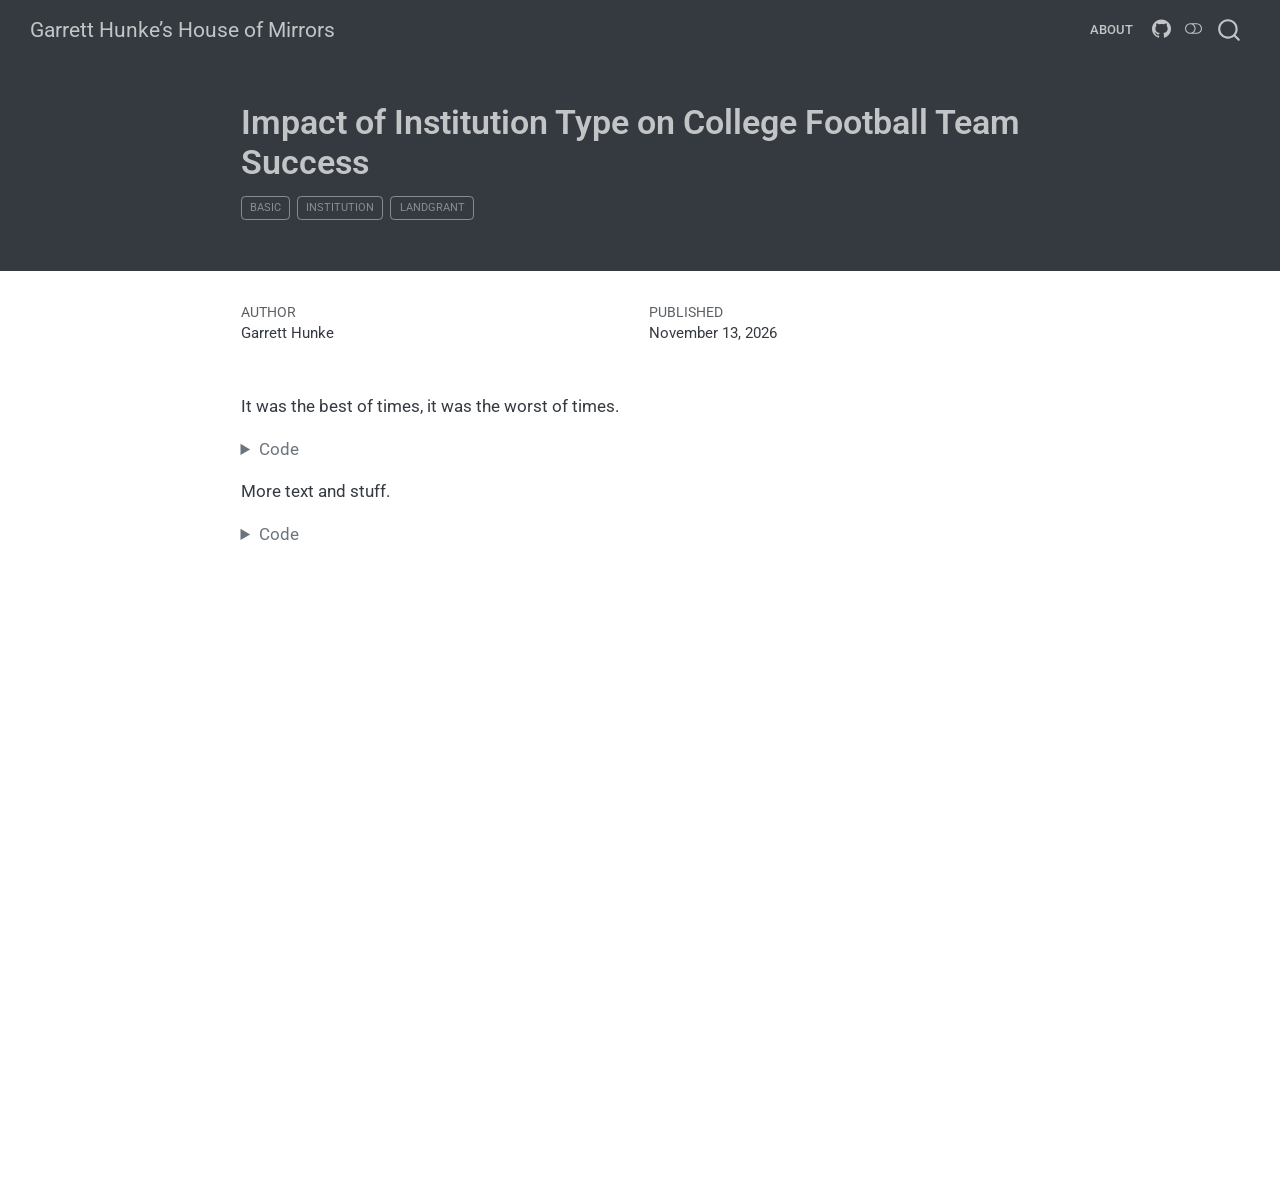
==== posts/institution-status/index.html @ 9fce2614 "initialchange Hey yeah" ====
<!DOCTYPE html>
<html xmlns="http://www.w3.org/1999/xhtml" lang="en" xml:lang="en"><head>

<meta charset="utf-8">
<meta name="generator" content="quarto-1.11.9">

<meta name="viewport" content="width=device-width, initial-scale=1.0, user-scalable=yes">

<meta name="author" content="Garrett Hunke">
<meta name="dcterms.date" content="2026-11-13">

<title>Impact of Institution Type on College Football Team Success – Garrett Hunke’s House of Mirrors</title>
<style>
/* Default styles provided by pandoc.
** See https://pandoc.org/MANUAL.html#variables-for-html for config info.
*/
span.smallcaps{font-variant: small-caps;}
div.columns{display: flex; gap: 1.5em;}
div.column{flex: auto;}
@media screen {
div.columns{gap: min(4vw, 1.5em);}
div.column{overflow-x: auto;}
}
div.hanging-indent{margin-left: 1.5em; text-indent: -1.5em;}
ul.task-list{list-style: none;}
ul.task-list li input[type="checkbox"] {
  width: 0.8em;
  margin: 0 0.8em 0.2em -1em; /* quarto-specific, see https://github.com/quarto-dev/quarto-cli/issues/4556 */ 
  vertical-align: middle;
}
/* CSS for syntax highlighting */
html { -webkit-text-size-adjust: 100%; }
pre > code.sourceCode { white-space: pre; position: relative; }
pre > code.sourceCode > span { display: inline-block; line-height: 1.25; }
pre > code.sourceCode > span:empty { height: 1.2em; }
.sourceCode { overflow: visible; }
code.sourceCode > span { color: inherit; text-decoration: inherit; }
div.sourceCode { margin: 1em 0; }
pre.sourceCode { margin: 0; }
@media screen {
div.sourceCode { overflow: auto; }
}
@media print {
pre > code.sourceCode { white-space: pre-wrap; }
pre > code.sourceCode > span { text-indent: -5em; padding-left: 5em; }
}
pre.numberSource code
  { counter-reset: source-line 0; }
pre.numberSource code > span
  { position: relative; left: -4em; counter-increment: source-line; }
pre.numberSource code > span > a:first-child::before
  { content: counter(source-line);
    position: relative; left: -1em; text-align: right; vertical-align: baseline;
    border: none; display: inline-block;
    -webkit-touch-callout: none; -webkit-user-select: none;
    -khtml-user-select: none; -moz-user-select: none;
    -ms-user-select: none; user-select: none;
    padding: 0 4px; width: 4em;
  }
pre.numberSource { margin-left: 3em;  padding-left: 4px; }
div.sourceCode
  {   }
@media screen {
pre > code.sourceCode > span > a:first-child::before { text-decoration: underline; }
}
</style>


<script src="../../site_libs/quarto-nav/quarto-nav.js"></script>
<script src="../../site_libs/quarto-nav/headroom.min.js"></script>
<script src="../../site_libs/clipboard/clipboard.min.js"></script>
<script src="../../site_libs/quarto-search/autocomplete.umd.js"></script>
<script src="../../site_libs/quarto-search/fuse.min.js"></script>
<script src="../../site_libs/quarto-search/quarto-search.js"></script>
<meta name="quarto:offset" content="../../">
<link href="../../logo.png" rel="icon" type="image/png">
<script src="../../site_libs/quarto-html/quarto.js" type="module"></script>
<script src="../../site_libs/quarto-html/tabsets/tabsets.js" type="module"></script>
<script src="../../site_libs/quarto-html/scrollable-regions/scrollable-regions.js" type="module"></script>
<script src="../../site_libs/quarto-html/popper.min.js"></script>
<script src="../../site_libs/quarto-html/tippy.umd.min.js"></script>
<script src="../../site_libs/quarto-html/anchor.min.js"></script>
<link href="../../site_libs/quarto-html/tippy.css" rel="stylesheet">
<link href="../../site_libs/quarto-html/quarto-syntax-highlighting-63b5708e65d6cd79cd7618c58d0c21e7.css" rel="stylesheet" class="quarto-color-scheme" id="quarto-text-highlighting-styles">
<link href="../../site_libs/quarto-html/quarto-syntax-highlighting-dark-447e42e69aaa9833c0ba1b986f430b20.css" rel="stylesheet" class="quarto-color-scheme quarto-color-alternate" id="quarto-text-highlighting-styles">
<link href="../../site_libs/quarto-html/quarto-syntax-highlighting-63b5708e65d6cd79cd7618c58d0c21e7.css" rel="stylesheet" class="quarto-color-scheme-extra" id="quarto-text-highlighting-styles">
<script src="../../site_libs/bootstrap/bootstrap.min.js"></script>
<link href="../../site_libs/bootstrap/bootstrap-icons.css" rel="stylesheet">
<link href="../../site_libs/bootstrap/bootstrap-c6cf7bd44d0a6fa84b146c7b709c5f1a.min.css" rel="stylesheet" append-hash="true" class="quarto-color-scheme" id="quarto-bootstrap" data-mode="light">
<link href="../../site_libs/bootstrap/bootstrap-dark-d7c62cac46b64798a8bb7062e935c625.min.css" rel="stylesheet" append-hash="true" class="quarto-color-scheme quarto-color-alternate" id="quarto-bootstrap" data-mode="dark">
<link href="../../site_libs/bootstrap/bootstrap-c6cf7bd44d0a6fa84b146c7b709c5f1a.min.css" rel="stylesheet" append-hash="true" class="quarto-color-scheme-extra" id="quarto-bootstrap" data-mode="light">
<script id="quarto-search-options" type="application/json">{
  "location": "navbar",
  "copy-button": false,
  "collapse-after": 3,
  "panel-placement": "end",
  "type": "overlay",
  "limit": 50,
  "keyboard-shortcut": [
    "f",
    "/",
    "s"
  ],
  "show-item-context": false,
  "language": {
    "search-no-results-text": "No results",
    "search-matching-documents-text": "matching documents",
    "search-copy-link-title": "Copy link to search",
    "search-hide-matches-text": "Hide additional matches",
    "search-more-match-text": "more match in this document",
    "search-more-matches-text": "more matches in this document",
    "search-clear-button-title": "Clear",
    "search-text-placeholder": "",
    "search-detached-cancel-button-title": "Cancel",
    "search-submit-button-title": "Submit",
    "search-label": "Search"
  }
}</script>


<link rel="stylesheet" href="../../styles.css">
</head>

<body class="nav-fixed fullcontent quarto-light"><a id="quarto-skip-link" class="visually-hidden-focusable" href="#quarto-document-content">Skip to main content</a><script id="quarto-html-before-body" type="application/javascript">
    const toggleBodyColorMode = (bsSheetEl) => {
      const mode = bsSheetEl.getAttribute("data-mode");
      const bodyEl = window.document.querySelector("body");
      if (mode === "dark") {
        bodyEl.classList.add("quarto-dark");
        bodyEl.classList.remove("quarto-light");
      } else {
        bodyEl.classList.add("quarto-light");
        bodyEl.classList.remove("quarto-dark");
      }
    }
    const toggleBodyColorPrimary = () => {
      const bsSheetEl = window.document.querySelector("link#quarto-bootstrap:not([rel=disabled-stylesheet])");
      if (bsSheetEl) {
        toggleBodyColorMode(bsSheetEl);
      }
    }
    const setColorSchemeToggle = (alternate) => {
      const toggles = window.document.querySelectorAll('.quarto-color-scheme-toggle');
      for (let i=0; i < toggles.length; i++) {
        const toggle = toggles[i];
        if (toggle) {
          toggle.setAttribute("aria-checked", alternate ? "true" : "false");
          if (alternate) {
            toggle.classList.add("alternate");
          } else {
            toggle.classList.remove("alternate");
          }
        }
      }
    };
    const toggleColorMode = (alternate) => {
      // Switch the stylesheets
      const primaryStylesheets = window.document.querySelectorAll('link.quarto-color-scheme:not(.quarto-color-alternate)');
      const alternateStylesheets = window.document.querySelectorAll('link.quarto-color-scheme.quarto-color-alternate');
      manageTransitions('#quarto-margin-sidebar .nav-link', false);
      if (alternate) {
        // note: dark is layered on light, we don't disable primary!
        enableStylesheet(alternateStylesheets);
        for (const sheetNode of alternateStylesheets) {
          if (sheetNode.id === "quarto-bootstrap") {
            toggleBodyColorMode(sheetNode);
          }
        }
      } else {
        disableStylesheet(alternateStylesheets);
        enableStylesheet(primaryStylesheets)
        toggleBodyColorPrimary();
      }
      manageTransitions('#quarto-margin-sidebar .nav-link', true);
      // Switch the toggles
      setColorSchemeToggle(alternate)
    }
    // Hack to workaround the fact that safari doesn't
    // properly recolor the scrollbar when toggling (#1455).
    // Not run on load: stylesheets are set before first paint there, and
    // scrolling would undo the scroll to a URL fragment (#14973).
    // The one pixel nudge keeps the reader where they were.
    const refreshSafariScrollbar = () => {
      if (navigator.userAgent.indexOf('Safari') > 0 && navigator.userAgent.indexOf('Chrome') == -1) {
        manageTransitions("body", false);
        const scrollY = window.scrollY;
        window.scrollTo(0, scrollY > 0 ? scrollY - 1 : 1);
        setTimeout(() => {
          window.scrollTo(0, scrollY);
          manageTransitions("body", true);
        }, 40);
      }
    }
    const disableStylesheet = (stylesheets) => {
      for (let i=0; i < stylesheets.length; i++) {
        const stylesheet = stylesheets[i];
        stylesheet.rel = 'disabled-stylesheet';
      }
    }
    const enableStylesheet = (stylesheets) => {
      for (let i=0; i < stylesheets.length; i++) {
        const stylesheet = stylesheets[i];
        if(stylesheet.rel !== 'stylesheet') { // for Chrome, which will still FOUC without this check
          stylesheet.rel = 'stylesheet';
        }
      }
    }
    const manageTransitions = (selector, allowTransitions) => {
      const els = window.document.querySelectorAll(selector);
      for (let i=0; i < els.length; i++) {
        const el = els[i];
        if (allowTransitions) {
          el.classList.remove('notransition');
        } else {
          el.classList.add('notransition');
        }
      }
    }
    const isFileUrl = () => {
      return window.location.protocol === 'file:';
    }
    const hasAlternateSentinel = () => {
      let styleSentinel = getColorSchemeSentinel();
      if (styleSentinel !== null) {
        return styleSentinel === "alternate";
      } else {
        return false;
      }
    }
    const setStyleSentinel = (alternate) => {
      const value = alternate ? "alternate" : "default";
      if (!isFileUrl()) {
        window.localStorage.setItem("quarto-color-scheme", value);
      } else {
        localAlternateSentinel = value;
      }
    }
    const getColorSchemeSentinel = () => {
      if (!isFileUrl()) {
        const storageValue = window.localStorage.getItem("quarto-color-scheme");
        return storageValue != null ? storageValue : localAlternateSentinel;
      } else {
        return localAlternateSentinel;
      }
    }
    const toggleGiscusIfUsed = (isAlternate, darkModeDefault) => {
      const baseTheme = document.querySelector('#giscus-base-theme')?.value ?? 'light';
      const alternateTheme = document.querySelector('#giscus-alt-theme')?.value ?? 'dark';
      let newTheme = '';
      if(authorPrefersDark) {
        newTheme = isAlternate ? baseTheme : alternateTheme;
      } else {
        newTheme = isAlternate ? alternateTheme : baseTheme;
      }
      const changeGiscusTheme = () => {
        // From: https://github.com/giscus/giscus/issues/336
        const sendMessage = (message) => {
          const iframe = document.querySelector('iframe.giscus-frame');
          if (!iframe) return;
          iframe.contentWindow.postMessage({ giscus: message }, 'https://giscus.app');
        }
        sendMessage({
          setConfig: {
            theme: newTheme
          }
        });
      }
      const isGiscussLoaded = window.document.querySelector('iframe.giscus-frame') !== null;
      if (isGiscussLoaded) {
        changeGiscusTheme();
      }
    };
    const authorPrefersDark = false;
    const darkModeDefault = authorPrefersDark;
      document.querySelector('link#quarto-text-highlighting-styles.quarto-color-scheme-extra').rel = 'disabled-stylesheet';
      document.querySelector('link#quarto-bootstrap.quarto-color-scheme-extra').rel = 'disabled-stylesheet';
    let localAlternateSentinel = darkModeDefault ? 'alternate' : 'default';
    // Dark / light mode switch
    window.quartoToggleColorScheme = () => {
      // Read the current dark / light value
      let toAlternate = !hasAlternateSentinel();
      toggleColorMode(toAlternate);
      refreshSafariScrollbar();
      setStyleSentinel(toAlternate);
      toggleGiscusIfUsed(toAlternate, darkModeDefault);
      window.dispatchEvent(new Event('resize'));
    };
    // Switch to dark mode if need be
    if (hasAlternateSentinel()) {
      toggleColorMode(true);
    } else {
      toggleColorMode(false);
    }
  </script>

<div id="quarto-search-results"></div>
  <header id="quarto-header" class="headroom fixed-top quarto-banner">
    <nav class="navbar navbar-expand-lg " data-bs-theme="dark" aria-label="Site">
      <div class="navbar-container container-fluid">
      <div class="navbar-brand-container mx-auto">
    <a class="navbar-brand" href="../../index.html">
    <span class="navbar-title">Garrett Hunke’s House of Mirrors</span>
    </a>
  </div>
          <button class="navbar-toggler" type="button" data-bs-toggle="collapse" data-bs-target="#navbarCollapse" aria-controls="navbarCollapse" aria-expanded="false" aria-label="Toggle navigation" onclick="if (window.quartoToggleHeadroom) { window.quartoToggleHeadroom(); }">
  <span class="navbar-toggler-icon"></span>
</button>
          <div class="collapse navbar-collapse" id="navbarCollapse">
            <ul class="navbar-nav navbar-nav-scroll ms-auto">
  <li class="nav-item">
    <a class="nav-link" href="../../about.html"> 
<span class="menu-text">About</span></a>
  </li>  
  <li class="nav-item compact">
    <a class="nav-link" href="https://github.com/garretthunke"> <i class="bi bi-github" role="img">
</i> 
<span class="menu-text"></span></a>
  </li>  
</ul>
          </div> <!-- /navcollapse -->
            <div class="quarto-navbar-tools">
  <button type="button" role="switch" aria-checked="false" class="quarto-color-scheme-toggle quarto-navigation-tool  px-1" onclick="window.quartoToggleColorScheme(); return false;" title="Toggle dark mode" aria-label="Toggle dark mode"><i class="bi"></i></button>
</div>
            <div id="quarto-search" class="" title="Search"></div>
      </div> <!-- /container-fluid -->
    </nav>
</header>
<!-- content -->
<header id="title-block-header" class="quarto-title-block default page-columns page-full">
  <div class="quarto-title-banner page-columns page-full">
    <div class="quarto-title column-body">
      <h1 class="title">Impact of Institution Type on College Football Team Success</h1>
                                <div class="quarto-categories">
                <div class="quarto-category">basic</div>
                <div class="quarto-category">institution</div>
                <div class="quarto-category">landgrant</div>
              </div>
                  </div>
  </div>
    
  
  <div class="quarto-title-meta">

      <div>
      <div class="quarto-title-meta-heading">Author</div>
      <div class="quarto-title-meta-contents">
               <p>Garrett Hunke </p>
            </div>
    </div>
      
      <div>
      <div class="quarto-title-meta-heading">Published</div>
      <div class="quarto-title-meta-contents">
        <p class="date">November 13, 2026</p>
      </div>
    </div>
    
      
    </div>
    
  
  </header><div id="quarto-content" class="quarto-container page-columns page-rows-contents page-layout-article page-navbar">
<!-- sidebar -->
<!-- margin-sidebar -->
    
<!-- main -->
<main class="content quarto-banner-title-block" id="quarto-document-content" tabindex="-1">






<p>It was the best of times, it was the worst of times.</p>
<div class="cell">
<details class="code-fold">
<summary>Code</summary>
<div class="code-copy-outer-scaffold"><div class="sourceCode cell-code" id="cb1"><pre class="sourceCode r code-with-copy"><code class="sourceCode r"><span id="cb1-1"><a href="#cb1-1" aria-hidden="true" tabindex="-1"></a><span class="co"># This is how you'd put code in.</span></span></code></pre></div><button title="Copy to Clipboard" class="code-copy-button"><i class="bi"></i></button></div>
</details>
</div>
<p>More text and stuff.</p>
<div class="cell">
<details class="code-fold">
<summary>Code</summary>
<div class="code-copy-outer-scaffold"><div class="sourceCode cell-code" id="cb2"><pre class="sourceCode r code-with-copy"><code class="sourceCode r"><span id="cb2-1"><a href="#cb2-1" aria-hidden="true" tabindex="-1"></a><span class="co"># morecode</span></span></code></pre></div><button title="Copy to Clipboard" class="code-copy-button"><i class="bi"></i></button></div>
</details>
</div>



</main> <!-- /main -->
<script id="quarto-html-after-body" type="application/javascript">
  window.document.addEventListener("DOMContentLoaded", function (event) {
    // Ensure there is a toggle, if there isn't float one in the top right
    if (window.document.querySelector('.quarto-color-scheme-toggle') === null) {
      const toggle = window.document.createElement('button');
      toggle.type = "button";
      toggle.setAttribute("role", "switch");
      toggle.setAttribute("aria-checked", "false");
      toggle.classList.add('top-right');
      toggle.classList.add('quarto-color-scheme-toggle');
      toggle.setAttribute("aria-label", "Toggle dark mode");
      toggle.onclick = function() { try { window.quartoToggleColorScheme(); } catch {} return false; };
      const i = window.document.createElement("i");
      i.classList.add('bi');
      toggle.appendChild(i);
      // Put the toggle in a landmark of its own, so that landmark navigation
      // can reach it.
      //
      // The container is always a fresh direct child of body, and the toggle is
      // never moved into page furniture that the theme or the author controls.
      // The toggle is positioned against the page, so any ancestor that
      // establishes a containing block captures it: a positioned element or a
      // grid for position: absolute, and transform, filter, will-change or
      // contain for position: fixed. A direct child of body has none of these
      // to inherit, and the shift when one appears is silent and visual.
      //
      // ARIA says a document should have at most one banner, and axe reports a
      // duplicate whether or not the banners carry distinct labels. So use a
      // header when the page has no banner yet, and a named region otherwise.
      //
      // A header is a banner wherever it sits, unless it is inside sectioning
      // content, so this cannot just look at the children of body: a custom
      // page layout wraps the title block header in a plain div. An explicit
      // role="banner" always counts.
      const sectioning = 'article, aside, main, nav, section, [role="article"], [role="complementary"], [role="main"], [role="navigation"], [role="region"]';
      const hasBanner = Array.from(
        window.document.querySelectorAll('header:not([role]), [role="banner"]')
      ).some(function(el) {
        return el.hasAttribute("role") || el.closest(sectioning) === null;
      });
      const container = window.document.createElement(hasBanner ? "div" : "header");
      if (hasBanner) {
        container.setAttribute("role", "region");
        container.setAttribute("aria-label", "Toggle dark mode");
      }
      container.classList.add('quarto-color-scheme-toggle-container');
      container.appendChild(toggle);
      window.document.body.appendChild(container);
    }
    setColorSchemeToggle(hasAlternateSentinel())
    const icon = "";
    const anchorJS = new window.AnchorJS();
    anchorJS.options = {
      placement: 'right',
      icon: icon
    };
    anchorJS.add('.anchored');
    const isCodeAnnotation = (el) => {
      for (const clz of el.classList) {
        if (clz.startsWith('code-annotation-')) {                     
          return true;
        }
      }
      return false;
    }
    const onCopySuccess = function(e) {
      // button target
      const button = e.trigger;
      // don't keep focus
      button.blur();
      // flash "checked"
      button.classList.add('code-copy-button-checked');
      var currentTitle = button.getAttribute("title");
      button.setAttribute("title", "Copied!");
      let tooltip;
      if (window.bootstrap) {
        button.setAttribute("data-bs-toggle", "tooltip");
        button.setAttribute("data-bs-placement", "left");
        button.setAttribute("data-bs-title", "Copied!");
        tooltip = new bootstrap.Tooltip(button, 
          { trigger: "manual", 
            customClass: "code-copy-button-tooltip",
            offset: [0, -8]});
        tooltip.show();    
      }
      setTimeout(function() {
        if (tooltip) {
          tooltip.hide();
          button.removeAttribute("data-bs-title");
          button.removeAttribute("data-bs-toggle");
          button.removeAttribute("data-bs-placement");
        }
        button.setAttribute("title", currentTitle);
        button.classList.remove('code-copy-button-checked');
      }, 1000);
      // clear code selection
      e.clearSelection();
    }
    const getTextToCopy = function(trigger) {
      const outerScaffold = trigger.parentElement.cloneNode(true);
      const codeEl = outerScaffold.querySelector('code');
      for (const childEl of codeEl.children) {
        if (isCodeAnnotation(childEl)) {
          childEl.remove();
        }
      }
      return codeEl.innerText;
    }
    const clipboard = new window.ClipboardJS('.code-copy-button:not([data-in-quarto-modal])', {
      text: getTextToCopy
    });
    clipboard.on('success', onCopySuccess);
    if (window.document.getElementById('quarto-embedded-source-code-modal')) {
      const clipboardModal = new window.ClipboardJS('.code-copy-button[data-in-quarto-modal]', {
        text: getTextToCopy,
        container: window.document.getElementById('quarto-embedded-source-code-modal')
      });
      clipboardModal.on('success', onCopySuccess);
    }
      var localhostRegex = new RegExp(/^(?:http|https):\/\/localhost\:?[0-9]*\//);
      var mailtoRegex = new RegExp(/^mailto:/);
        var filterRegex = new RegExp('/' + window.location.host + '/');
      var isInternal = (href) => {
          return filterRegex.test(href) || localhostRegex.test(href) || mailtoRegex.test(href);
      }
      // Inspect non-navigation links and adorn them if external
      window.quartoDecorateExternalLinks = function (root) {
     var links = (root || window.document).querySelectorAll('a[href]:not(.nav-link):not(.navbar-brand):not(.toc-action):not(.sidebar-link):not(.sidebar-item-toggle):not(.pagination-link):not(.no-external):not([aria-hidden]):not(.dropdown-item):not(.quarto-navigation-tool):not(.about-link)');
      for (var i=0; i<links.length; i++) {
        const link = links[i];
        if (!isInternal(link.href)) {
          // undo the damage that might have been done by quarto-nav.js in the case of
          // links that we want to consider external
          if (link.dataset.originalHref !== undefined) {
            link.href = link.dataset.originalHref;
          }
          if (!link.classList.contains('no-external-icon')) {
          }
        }
      }
      };
      window.quartoDecorateExternalLinks(window.document);
    // Esc closes the popup (WCAG 1.4.13) and focus leaving both trigger and
    // popup closes it (WCAG 2.4.11); tippy handles neither for interactive popups.
    const hideOnEscAndFocusOut = {
      name: 'hideOnEscAndFocusOut',
      defaultValue: true,
      fn(instance) {
        const dismiss = () => {
          // A show scheduled by the trigger delay would otherwise reopen it
          instance.clearDelayTimeouts();
          instance.hide();
        };
        const onKeyDown = (event) => {
          if (event.key !== 'Escape') {
            return;
          }
          // Keep Esc from also reaching page handlers (e.g. reveal.js overview),
          // except an open reveal.js slide menu, which Esc should close too.
          // The menu handles keys only when its keyboard option is on.
          const menuHandlesEsc = window.Reveal?.getPlugin?.('menu')?.isOpen() &&
            window.Reveal.getConfig().menu?.keyboard !== false;
          if (!menuHandlesEsc) {
            event.stopPropagation();
          }
          if (instance.popper.contains(window.document.activeElement)) {
            // Disabled while refocusing so the focus trigger does not reopen it
            instance.disable();
            instance.reference.focus();
            instance.enable();
          }
          dismiss();
        };
        const onFocusOut = (event) => {
          const target = event.relatedTarget;
          if (target && !instance.reference.contains(target) &&
              !instance.popper.contains(target)) {
            dismiss();
          }
        };
        // On the trigger too: a click trigger (code-annotations: select) has no
        // blur handling. Attached for the instance's lifetime so leaving the
        // trigger also cancels a show still pending on the trigger delay.
        instance.reference.addEventListener('focusout', onFocusOut);
        return {
          onShow() {
            window.document.addEventListener('keydown', onKeyDown, true);
            instance.popper.addEventListener('focusout', onFocusOut);
          },
          onHide() {
            window.document.removeEventListener('keydown', onKeyDown, true);
            instance.popper.removeEventListener('focusout', onFocusOut);
          },
          onDestroy() {
            instance.reference.removeEventListener('focusout', onFocusOut);
          },
        };
      },
    };
    function tippyHover(el, contentFn, onTriggerFn, onUntriggerFn) {
      const config = {
        allowHTML: true,
        maxWidth: 500,
        delay: 100,
        arrow: false,
        appendTo: function(el) {
            return el.parentElement;
        },
        interactive: true,
        interactiveBorder: 10,
        theme: 'quarto',
        placement: 'bottom-start',
        plugins: [hideOnEscAndFocusOut],
      };
      if (contentFn) {
        config.content = contentFn;
      }
      if (onTriggerFn) {
        config.onTrigger = onTriggerFn;
      }
      if (onUntriggerFn) {
        config.onUntrigger = onUntriggerFn;
      }
      window.tippy(el, config); 
    }
    const noterefs = window.document.querySelectorAll('a[role="doc-noteref"]');
    for (var i=0; i<noterefs.length; i++) {
      const ref = noterefs[i];
      tippyHover(ref, function() {
        // use id or data attribute instead here
        let href = ref.getAttribute('data-footnote-href') || ref.getAttribute('href');
        try { href = new URL(href).hash; } catch {}
        const id = href.replace(/^#\/?/, "");
        const note = window.document.getElementById(id);
        if (note) {
          return note.innerHTML;
        } else {
          return "";
        }
      });
    }
    const xrefs = window.document.querySelectorAll('a.quarto-xref');
    const processXRef = (id, note) => {
      // Strip column container classes
      const stripColumnClz = (el) => {
        el.classList.remove("page-full", "page-columns");
        if (el.children) {
          for (const child of el.children) {
            stripColumnClz(child);
          }
        }
      }
      stripColumnClz(note)
      if (id === null || id.startsWith('sec-')) {
        // Special case sections, only their first couple elements
        const container = document.createElement("div");
        if (note.children && note.children.length > 2) {
          container.appendChild(note.children[0].cloneNode(true));
          for (let i = 1; i < note.children.length; i++) {
            const child = note.children[i];
            if (child.tagName === "P" && child.innerText === "") {
              continue;
            } else {
              container.appendChild(child.cloneNode(true));
              break;
            }
          }
          if (window.Quarto?.typesetMath) {
            window.Quarto.typesetMath(container);
          }
          return container.innerHTML
        } else {
          if (window.Quarto?.typesetMath) {
            window.Quarto.typesetMath(note);
          }
          return note.innerHTML;
        }
      } else {
        // Remove any anchor links if they are present
        const anchorLink = note.querySelector('a.anchorjs-link');
        if (anchorLink) {
          anchorLink.remove();
        }
        if (window.Quarto?.typesetMath) {
          window.Quarto.typesetMath(note);
        }
        if (note.classList.contains("callout")) {
          return note.outerHTML;
        } else {
          return note.innerHTML;
        }
      }
    }
    for (var i=0; i<xrefs.length; i++) {
      const xref = xrefs[i];
      tippyHover(xref, undefined, function(instance) {
        instance.disable();
        let url = xref.getAttribute('href');
        let hash = undefined; 
        if (url.startsWith('#')) {
          hash = url;
        } else {
          try { hash = new URL(url).hash; } catch {}
        }
        if (hash) {
          const id = hash.replace(/^#\/?/, "");
          const note = window.document.getElementById(id);
          if (note !== null) {
            try {
              const html = processXRef(id, note.cloneNode(true));
              instance.setContent(html);
            } finally {
              instance.enable();
              instance.show();
            }
          } else {
            // See if we can fetch this
            fetch(url.split('#')[0])
            .then(res => res.text())
            .then(html => {
              const parser = new DOMParser();
              const htmlDoc = parser.parseFromString(html, "text/html");
              const note = htmlDoc.getElementById(id);
              if (note !== null) {
                const html = processXRef(id, note);
                instance.setContent(html);
              } 
            }).finally(() => {
              instance.enable();
              instance.show();
            });
          }
        } else {
          // See if we can fetch a full url (with no hash to target)
          // This is a special case and we should probably do some content thinning / targeting
          fetch(url)
          .then(res => res.text())
          .then(html => {
            const parser = new DOMParser();
            const htmlDoc = parser.parseFromString(html, "text/html");
            const note = htmlDoc.querySelector('main.content');
            if (note !== null) {
              // This should only happen for chapter cross references
              // (since there is no id in the URL)
              // remove the first header
              if (note.children.length > 0 && note.children[0].tagName === "HEADER") {
                note.children[0].remove();
              }
              const html = processXRef(null, note);
              instance.setContent(html);
            } 
          }).finally(() => {
            instance.enable();
            instance.show();
          });
        }
      }, function(instance) {
      });
    }
        let selectedAnnoteEl;
        const selectorForAnnotation = ( cell, annotation) => {
          let cellAttr = 'data-code-cell="' + cell + '"';
          let lineAttr = 'data-code-annotation="' +  annotation + '"';
          const selector = 'span[' + cellAttr + '][' + lineAttr + ']';
          return selector;
        }
        const selectCodeLines = (annoteEl) => {
          const doc = window.document;
          const targetCell = annoteEl.getAttribute("data-target-cell");
          const targetAnnotation = annoteEl.getAttribute("data-target-annotation");
          const annoteSpan = window.document.querySelector(selectorForAnnotation(targetCell, targetAnnotation));
          const lines = annoteSpan.getAttribute("data-code-lines").split(",");
          const lineIds = lines.map((line) => {
            return targetCell + "-" + line;
          })
          // Each band is positioned against its own containing block, which is
          // not the offsetParent of the lines, so place it from client rects.
          const placeBand = (band, firstEl, lastEl, codeBlock) => {
            const container = band.offsetParent;
            if (container === null) {
              return;
            }
            const containerRect = container.getBoundingClientRect();
            // Reveal.js scales slides with a transform, so convert client
            // pixels back to the CSS pixels of the container.
            const scale = containerRect.height / container.offsetHeight || 1;
            const firstRect = firstEl.getBoundingClientRect();
            const lastRect = lastEl.getBoundingClientRect();
            const top = (firstRect.top - containerRect.top) / scale - container.clientTop + container.scrollTop;
            const height = (lastRect.bottom - firstRect.top) / scale;
            band.style.top = top - 2 + "px";
            band.style.height = height + 4 + "px";
            if (codeBlock) {
              // Without the copy button wrapper, the containing block is wider
              // than the code block, so span the code block explicitly.
              const blockRect = codeBlock.getBoundingClientRect();
              band.style.left = (blockRect.left - containerRect.left) / scale - container.clientLeft + container.scrollLeft + "px";
              band.style.width = blockRect.width / scale + "px";
            }
          };
          if (lineIds.length > 0) {
            const el = window.document.getElementById(lineIds[0]);
            const lastEl = window.document.getElementById(lineIds[lineIds.length - 1]);
            const parent = el.parentElement.parentElement;
            // cook up a div (if necessary) and position it
            let div = window.document.getElementById("code-annotation-line-highlight");
            if (div === null) {
              div = window.document.createElement("div");
              div.setAttribute("id", "code-annotation-line-highlight");
              div.style.position = 'absolute';
              parent.appendChild(div);
            }
            placeBand(div, el, lastEl, parent.closest("div.sourceCode") || parent);
            let gutterDiv = window.document.getElementById("code-annotation-line-highlight-gutter");
            if (gutterDiv === null) {
              gutterDiv = window.document.createElement("div");
              gutterDiv.setAttribute("id", "code-annotation-line-highlight-gutter");
              gutterDiv.style.position = 'absolute';
              const codeCell = window.document.getElementById(targetCell);
              const gutter = codeCell.querySelector('.code-annotation-gutter');
              gutter.appendChild(gutterDiv);
            }
            placeBand(gutterDiv, el, lastEl);
            selectedAnnoteEl = annoteEl;
          }
        };
        const unselectCodeLines = () => {
          const elementsIds = ["code-annotation-line-highlight", "code-annotation-line-highlight-gutter"];
          elementsIds.forEach((elId) => {
            const div = window.document.getElementById(elId);
            if (div) {
              div.remove();
            }
          });
          selectedAnnoteEl = undefined;
        };
          // Handle positioning of the toggle
      window.addEventListener(
        "resize",
        throttle(() => {
          elRect = undefined;
          if (selectedAnnoteEl) {
            selectCodeLines(selectedAnnoteEl);
          }
        }, 10)
      );
      function throttle(fn, ms) {
      let throttle = false;
      let timer;
        return (...args) => {
          if(!throttle) { // first call gets through
              fn.apply(this, args);
              throttle = true;
          } else { // all the others get throttled
              if(timer) clearTimeout(timer); // cancel #2
              timer = setTimeout(() => {
                fn.apply(this, args);
                timer = throttle = false;
              }, ms);
          }
        };
      }
        // Attach click handler to the DT
        const annoteDls = window.document.querySelectorAll('dt[data-target-cell]');
        for (const annoteDlNode of annoteDls) {
          annoteDlNode.addEventListener('click', (event) => {
            const clickedEl = event.target;
            if (clickedEl !== selectedAnnoteEl) {
              unselectCodeLines();
              const activeEl = window.document.querySelector('dt[data-target-cell].code-annotation-active');
              if (activeEl) {
                activeEl.classList.remove('code-annotation-active');
              }
              selectCodeLines(clickedEl);
              clickedEl.classList.add('code-annotation-active');
            } else {
              // Unselect the line
              unselectCodeLines();
              clickedEl.classList.remove('code-annotation-active');
            }
          });
        }
    const findCites = (el) => {
      const parentEl = el.parentElement;
      if (parentEl) {
        const cites = parentEl.dataset.cites;
        if (cites) {
          return {
            el,
            cites: cites.split(' ')
          };
        } else {
          return findCites(el.parentElement)
        }
      } else {
        return undefined;
      }
    };
    var bibliorefs = window.document.querySelectorAll('a[role="doc-biblioref"]');
    for (var i=0; i<bibliorefs.length; i++) {
      const ref = bibliorefs[i];
      const citeInfo = findCites(ref);
      if (citeInfo) {
        tippyHover(citeInfo.el, function() {
          var popup = window.document.createElement('div');
          citeInfo.cites.forEach(function(cite) {
            var citeDiv = window.document.createElement('div');
            citeDiv.classList.add('hanging-indent');
            citeDiv.classList.add('csl-entry');
            var biblioDiv = window.document.getElementById('ref-' + cite);
            if (biblioDiv) {
              citeDiv.innerHTML = biblioDiv.innerHTML;
            }
            popup.appendChild(citeDiv);
          });
          return popup.innerHTML;
        });
      }
    }
  });
  </script>
  <script type="application/javascript">
  window.quartoScrollableRegionsLabels = {"code":"Scrollable code","output":"Scrollable output"};
  </script>
</div> <!-- /content -->




</body></html>
---- site_libs/quarto-html/tippy.css ----
.tippy-box[data-animation=fade][data-state=hidden]{opacity:0}[data-tippy-root]{max-width:calc(100vw - 10px)}.tippy-box{position:relative;background-color:#333;color:#fff;border-radius:4px;font-size:14px;line-height:1.4;white-space:normal;outline:0;transition-property:transform,visibility,opacity}.tippy-box[data-placement^=top]>.tippy-arrow{bottom:0}.tippy-box[data-placement^=top]>.tippy-arrow:before{bottom:-7px;left:0;border-width:8px 8px 0;border-top-color:initial;transform-origin:center top}.tippy-box[data-placement^=bottom]>.tippy-arrow{top:0}.tippy-box[data-placement^=bottom]>.tippy-arrow:before{top:-7px;left:0;border-width:0 8px 8px;border-bottom-color:initial;transform-origin:center bottom}.tippy-box[data-placement^=left]>.tippy-arrow{right:0}.tippy-box[data-placement^=left]>.tippy-arrow:before{border-width:8px 0 8px 8px;border-left-color:initial;right:-7px;transform-origin:center left}.tippy-box[data-placement^=right]>.tippy-arrow{left:0}.tippy-box[data-placement^=right]>.tippy-arrow:before{left:-7px;border-width:8px 8px 8px 0;border-right-color:initial;transform-origin:center right}.tippy-box[data-inertia][data-state=visible]{transition-timing-function:cubic-bezier(.54,1.5,.38,1.11)}.tippy-arrow{width:16px;height:16px;color:#333}.tippy-arrow:before{content:"";position:absolute;border-color:transparent;border-style:solid}.tippy-content{position:relative;padding:5px 9px;z-index:1}
---- site_libs/quarto-html/quarto-syntax-highlighting-63b5708e65d6cd79cd7618c58d0c21e7.css ----
/* quarto syntax highlight colors */
:root {
  --quarto-hl-ot-color: #003B4F;
  --quarto-hl-at-color: #657422;
  --quarto-hl-ss-color: #20794D;
  --quarto-hl-an-color: #5E5E5E;
  --quarto-hl-fu-color: #4758AB;
  --quarto-hl-st-color: #20794D;
  --quarto-hl-cf-color: #003B4F;
  --quarto-hl-op-color: #5E5E5E;
  --quarto-hl-er-color: #AD0000;
  --quarto-hl-bn-color: #AD0000;
  --quarto-hl-al-color: #AD0000;
  --quarto-hl-va-color: #111111;
  --quarto-hl-bu-color: inherit;
  --quarto-hl-ex-color: inherit;
  --quarto-hl-pp-color: #AD0000;
  --quarto-hl-in-color: #5E5E5E;
  --quarto-hl-vs-color: #20794D;
  --quarto-hl-wa-color: #5E5E5E;
  --quarto-hl-do-color: #5E5E5E;
  --quarto-hl-im-color: #00769E;
  --quarto-hl-ch-color: #20794D;
  --quarto-hl-dt-color: #AD0000;
  --quarto-hl-fl-color: #AD0000;
  --quarto-hl-co-color: #5E5E5E;
  --quarto-hl-cv-color: #5E5E5E;
  --quarto-hl-cn-color: #8f5902;
  --quarto-hl-sc-color: #5E5E5E;
  --quarto-hl-dv-color: #AD0000;
  --quarto-hl-kw-color: #003B4F;
}

/* other quarto variables */
:root {
  --quarto-font-monospace: SFMono-Regular, Menlo, Monaco, Consolas, "Liberation Mono", "Courier New", monospace;
}

/* syntax highlight based on Pandoc's rules */
pre > code.sourceCode > span {
  color: #003B4F;
}

code.sourceCode > span {
  color: #003B4F;
}

div.sourceCode,
div.sourceCode pre.sourceCode {
  color: #003B4F;
}

/* Normal */
code span {
  color: #003B4F;
}

/* Alert */
code span.al {
  color: #AD0000;
  font-style: inherit;
}

/* Annotation */
code span.an {
  color: #5E5E5E;
  font-style: inherit;
}

/* Attribute */
code span.at {
  color: #657422;
  font-style: inherit;
}

/* BaseN */
code span.bn {
  color: #AD0000;
  font-style: inherit;
}

/* BuiltIn */
code span.bu {
  font-style: inherit;
}

/* ControlFlow */
code span.cf {
  color: #003B4F;
  font-weight: bold;
  font-style: inherit;
}

/* Char */
code span.ch {
  color: #20794D;
  font-style: inherit;
}

/* Constant */
code span.cn {
  color: #8f5902;
  font-style: inherit;
}

/* Comment */
code span.co {
  color: #5E5E5E;
  font-style: inherit;
}

/* CommentVar */
code span.cv {
  color: #5E5E5E;
  font-style: italic;
}

/* Documentation */
code span.do {
  color: #5E5E5E;
  font-style: italic;
}

/* DataType */
code span.dt {
  color: #AD0000;
  font-style: inherit;
}

/* DecVal */
code span.dv {
  color: #AD0000;
  font-style: inherit;
}

/* Error */
code span.er {
  color: #AD0000;
  font-style: inherit;
}

/* Extension */
code span.ex {
  font-style: inherit;
}

/* Float */
code span.fl {
  color: #AD0000;
  font-style: inherit;
}

/* Function */
code span.fu {
  color: #4758AB;
  font-style: inherit;
}

/* Import */
code span.im {
  color: #00769E;
  font-style: inherit;
}

/* Information */
code span.in {
  color: #5E5E5E;
  font-style: inherit;
}

/* Keyword */
code span.kw {
  color: #003B4F;
  font-weight: bold;
  font-style: inherit;
}

/* Operator */
code span.op {
  color: #5E5E5E;
  font-style: inherit;
}

/* Other */
code span.ot {
  color: #003B4F;
  font-style: inherit;
}

/* Preprocessor */
code span.pp {
  color: #AD0000;
  font-style: inherit;
}

/* SpecialChar */
code span.sc {
  color: #5E5E5E;
  font-style: inherit;
}

/* SpecialString */
code span.ss {
  color: #20794D;
  font-style: inherit;
}

/* String */
code span.st {
  color: #20794D;
  font-style: inherit;
}

/* Variable */
code span.va {
  color: #111111;
  font-style: inherit;
}

/* VerbatimString */
code span.vs {
  color: #20794D;
  font-style: inherit;
}

/* Warning */
code span.wa {
  color: #5E5E5E;
  font-style: italic;
}

.prevent-inlining {
  content: "</";
}

/*# sourceMappingURL=054cc16b9e9817627be6994582d2ffb5.css.map */
---- site_libs/quarto-html/quarto-syntax-highlighting-dark-447e42e69aaa9833c0ba1b986f430b20.css ----
/* quarto syntax highlight colors */
:root {
  --quarto-hl-al-color: #f07178;
  --quarto-hl-an-color: #d4d0ab;
  --quarto-hl-at-color: #00e0e0;
  --quarto-hl-bn-color: #d4d0ab;
  --quarto-hl-bu-color: #abe338;
  --quarto-hl-ch-color: #abe338;
  --quarto-hl-co-color: #f8f8f2;
  --quarto-hl-cv-color: #ffd700;
  --quarto-hl-cn-color: #ffd700;
  --quarto-hl-cf-color: #ffa07a;
  --quarto-hl-dt-color: #ffa07a;
  --quarto-hl-dv-color: #d4d0ab;
  --quarto-hl-do-color: #f8f8f2;
  --quarto-hl-er-color: #f07178;
  --quarto-hl-ex-color: #00e0e0;
  --quarto-hl-fl-color: #d4d0ab;
  --quarto-hl-fu-color: #ffa07a;
  --quarto-hl-im-color: #abe338;
  --quarto-hl-in-color: #d4d0ab;
  --quarto-hl-kw-color: #ffa07a;
  --quarto-hl-op-color: #ffa07a;
  --quarto-hl-ot-color: #00e0e0;
  --quarto-hl-pp-color: #dcc6e0;
  --quarto-hl-re-color: #00e0e0;
  --quarto-hl-sc-color: #abe338;
  --quarto-hl-ss-color: #abe338;
  --quarto-hl-st-color: #abe338;
  --quarto-hl-va-color: #00e0e0;
  --quarto-hl-vs-color: #abe338;
  --quarto-hl-wa-color: #dcc6e0;
}

/* other quarto variables */
:root {
  --quarto-font-monospace: SFMono-Regular, Menlo, Monaco, Consolas, "Liberation Mono", "Courier New", monospace;
}

/* syntax highlight based on Pandoc's rules */
pre > code.sourceCode > span {
  color: #f8f8f2;
}

code.sourceCode > span {
  color: #f8f8f2;
}

div.sourceCode,
div.sourceCode pre.sourceCode {
  color: #f8f8f2;
}

/* Normal */
code span {
  color: #f8f8f2;
}

/* Alert */
code span.al {
  color: #f07178;
}

/* Annotation */
code span.an {
  color: #d4d0ab;
}

/* Attribute */
code span.at {
  color: #00e0e0;
}

/* BaseN */
code span.bn {
  color: #d4d0ab;
}

/* BuiltIn */
code span.bu {
  color: #abe338;
}

/* ControlFlow */
code span.cf {
  font-weight: bold;
  color: #ffa07a;
}

/* Char */
code span.ch {
  color: #abe338;
}

/* Constant */
code span.cn {
  color: #ffd700;
}

/* Comment */
code span.co {
  font-style: italic;
  color: #f8f8f2;
}

/* CommentVar */
code span.cv {
  color: #ffd700;
}

/* Documentation */
code span.do {
  color: #f8f8f2;
}

/* DataType */
code span.dt {
  color: #ffa07a;
}

/* DecVal */
code span.dv {
  color: #d4d0ab;
}

/* Error */
code span.er {
  color: #f07178;
  text-decoration: underline;
}

/* Extension */
code span.ex {
  font-weight: bold;
  color: #00e0e0;
}

/* Float */
code span.fl {
  color: #d4d0ab;
}

/* Function */
code span.fu {
  color: #ffa07a;
}

/* Import */
code span.im {
  color: #abe338;
}

/* Information */
code span.in {
  color: #d4d0ab;
}

/* Keyword */
code span.kw {
  font-weight: bold;
  color: #ffa07a;
}

/* Operator */
code span.op {
  color: #ffa07a;
}

/* Other */
code span.ot {
  color: #00e0e0;
}

/* Preprocessor */
code span.pp {
  color: #dcc6e0;
}

/* RegionMarker */
code span.re {
  background-color: #f8f8f2;
  color: #00e0e0;
}

/* SpecialChar */
code span.sc {
  color: #abe338;
}

/* SpecialString */
code span.ss {
  color: #abe338;
}

/* String */
code span.st {
  color: #abe338;
}

/* Variable */
code span.va {
  color: #00e0e0;
}

/* VerbatimString */
code span.vs {
  color: #abe338;
}

/* Warning */
code span.wa {
  color: #dcc6e0;
}

.prevent-inlining {
  content: "</";
}

/*# sourceMappingURL=be8e1111c2b710f7c3a4926ffa2967aa.css.map */
---- site_libs/quarto-html/quarto-syntax-highlighting-63b5708e65d6cd79cd7618c58d0c21e7.css ----
/* quarto syntax highlight colors */
:root {
  --quarto-hl-ot-color: #003B4F;
  --quarto-hl-at-color: #657422;
  --quarto-hl-ss-color: #20794D;
  --quarto-hl-an-color: #5E5E5E;
  --quarto-hl-fu-color: #4758AB;
  --quarto-hl-st-color: #20794D;
  --quarto-hl-cf-color: #003B4F;
  --quarto-hl-op-color: #5E5E5E;
  --quarto-hl-er-color: #AD0000;
  --quarto-hl-bn-color: #AD0000;
  --quarto-hl-al-color: #AD0000;
  --quarto-hl-va-color: #111111;
  --quarto-hl-bu-color: inherit;
  --quarto-hl-ex-color: inherit;
  --quarto-hl-pp-color: #AD0000;
  --quarto-hl-in-color: #5E5E5E;
  --quarto-hl-vs-color: #20794D;
  --quarto-hl-wa-color: #5E5E5E;
  --quarto-hl-do-color: #5E5E5E;
  --quarto-hl-im-color: #00769E;
  --quarto-hl-ch-color: #20794D;
  --quarto-hl-dt-color: #AD0000;
  --quarto-hl-fl-color: #AD0000;
  --quarto-hl-co-color: #5E5E5E;
  --quarto-hl-cv-color: #5E5E5E;
  --quarto-hl-cn-color: #8f5902;
  --quarto-hl-sc-color: #5E5E5E;
  --quarto-hl-dv-color: #AD0000;
  --quarto-hl-kw-color: #003B4F;
}

/* other quarto variables */
:root {
  --quarto-font-monospace: SFMono-Regular, Menlo, Monaco, Consolas, "Liberation Mono", "Courier New", monospace;
}

/* syntax highlight based on Pandoc's rules */
pre > code.sourceCode > span {
  color: #003B4F;
}

code.sourceCode > span {
  color: #003B4F;
}

div.sourceCode,
div.sourceCode pre.sourceCode {
  color: #003B4F;
}

/* Normal */
code span {
  color: #003B4F;
}

/* Alert */
code span.al {
  color: #AD0000;
  font-style: inherit;
}

/* Annotation */
code span.an {
  color: #5E5E5E;
  font-style: inherit;
}

/* Attribute */
code span.at {
  color: #657422;
  font-style: inherit;
}

/* BaseN */
code span.bn {
  color: #AD0000;
  font-style: inherit;
}

/* BuiltIn */
code span.bu {
  font-style: inherit;
}

/* ControlFlow */
code span.cf {
  color: #003B4F;
  font-weight: bold;
  font-style: inherit;
}

/* Char */
code span.ch {
  color: #20794D;
  font-style: inherit;
}

/* Constant */
code span.cn {
  color: #8f5902;
  font-style: inherit;
}

/* Comment */
code span.co {
  color: #5E5E5E;
  font-style: inherit;
}

/* CommentVar */
code span.cv {
  color: #5E5E5E;
  font-style: italic;
}

/* Documentation */
code span.do {
  color: #5E5E5E;
  font-style: italic;
}

/* DataType */
code span.dt {
  color: #AD0000;
  font-style: inherit;
}

/* DecVal */
code span.dv {
  color: #AD0000;
  font-style: inherit;
}

/* Error */
code span.er {
  color: #AD0000;
  font-style: inherit;
}

/* Extension */
code span.ex {
  font-style: inherit;
}

/* Float */
code span.fl {
  color: #AD0000;
  font-style: inherit;
}

/* Function */
code span.fu {
  color: #4758AB;
  font-style: inherit;
}

/* Import */
code span.im {
  color: #00769E;
  font-style: inherit;
}

/* Information */
code span.in {
  color: #5E5E5E;
  font-style: inherit;
}

/* Keyword */
code span.kw {
  color: #003B4F;
  font-weight: bold;
  font-style: inherit;
}

/* Operator */
code span.op {
  color: #5E5E5E;
  font-style: inherit;
}

/* Other */
code span.ot {
  color: #003B4F;
  font-style: inherit;
}

/* Preprocessor */
code span.pp {
  color: #AD0000;
  font-style: inherit;
}

/* SpecialChar */
code span.sc {
  color: #5E5E5E;
  font-style: inherit;
}

/* SpecialString */
code span.ss {
  color: #20794D;
  font-style: inherit;
}

/* String */
code span.st {
  color: #20794D;
  font-style: inherit;
}

/* Variable */
code span.va {
  color: #111111;
  font-style: inherit;
}

/* VerbatimString */
code span.vs {
  color: #20794D;
  font-style: inherit;
}

/* Warning */
code span.wa {
  color: #5E5E5E;
  font-style: italic;
}

.prevent-inlining {
  content: "</";
}

/*# sourceMappingURL=054cc16b9e9817627be6994582d2ffb5.css.map */
---- styles.css ----
/* css styles */
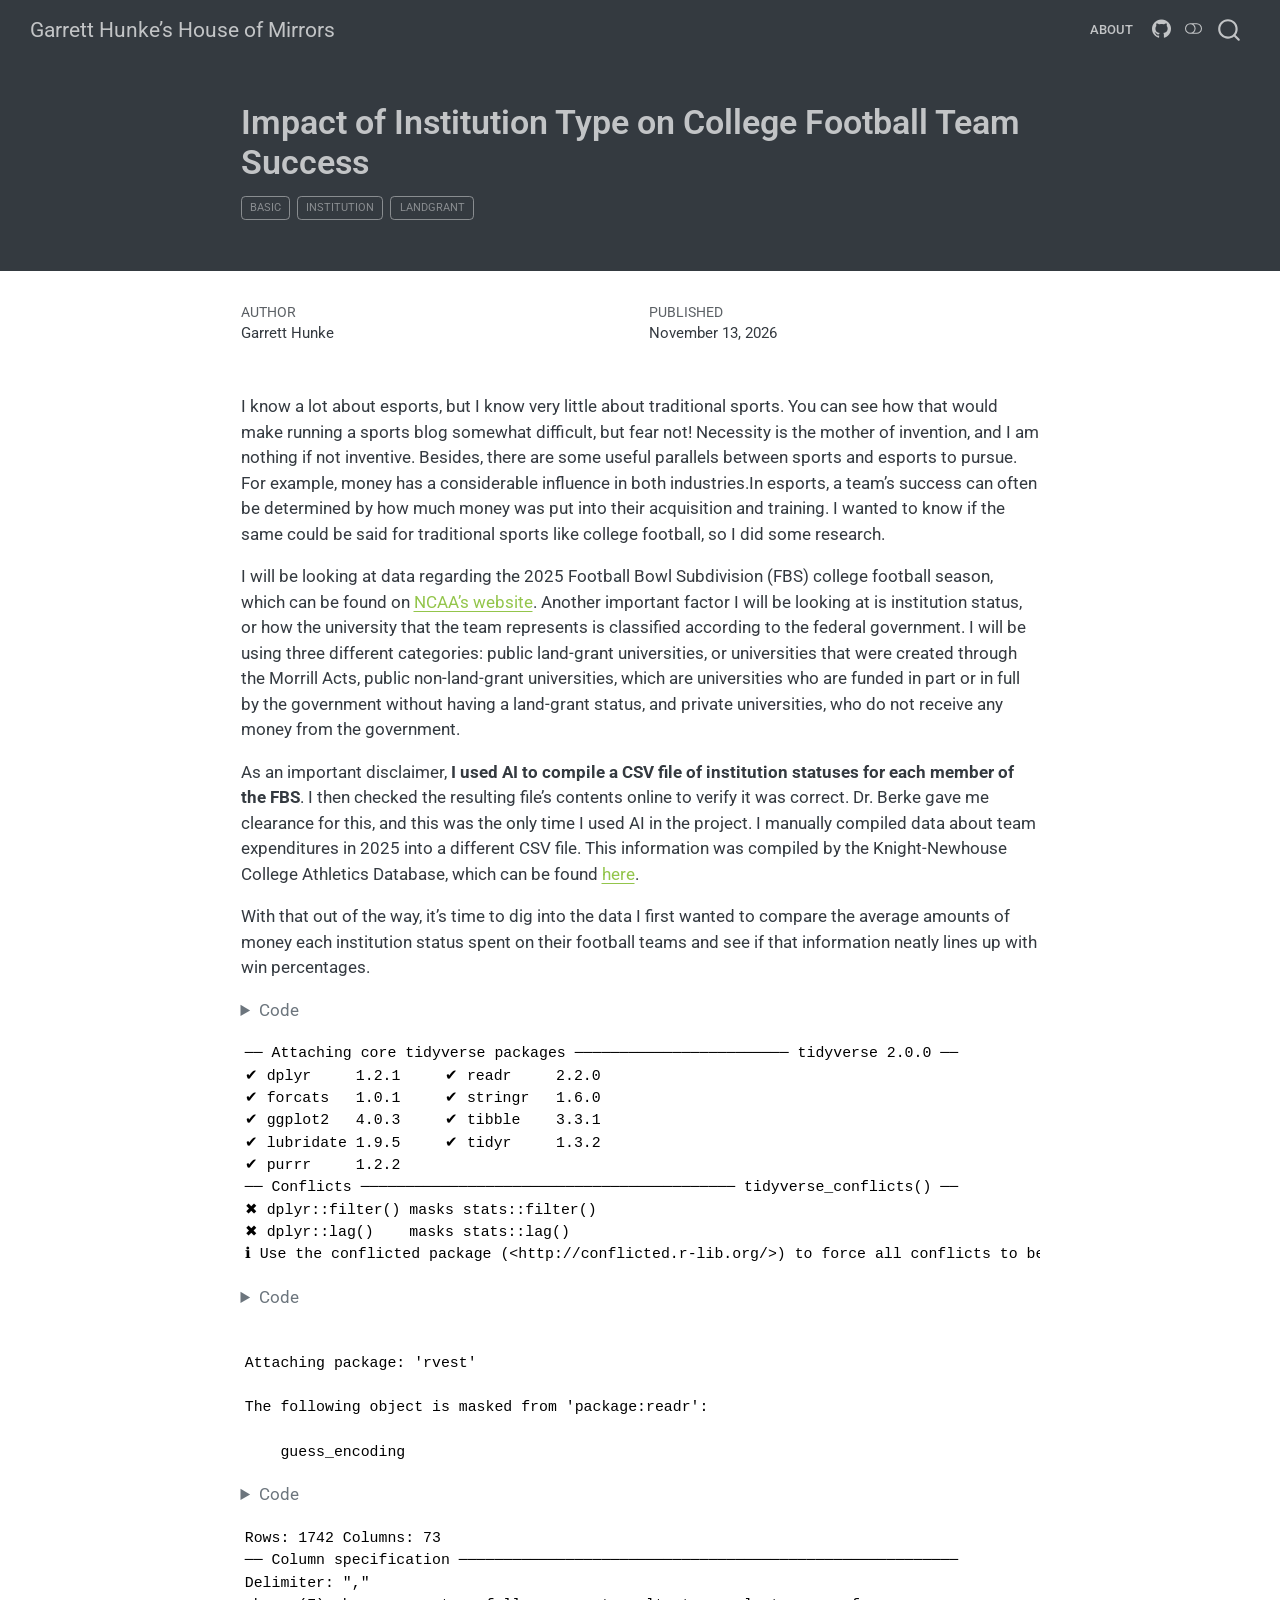
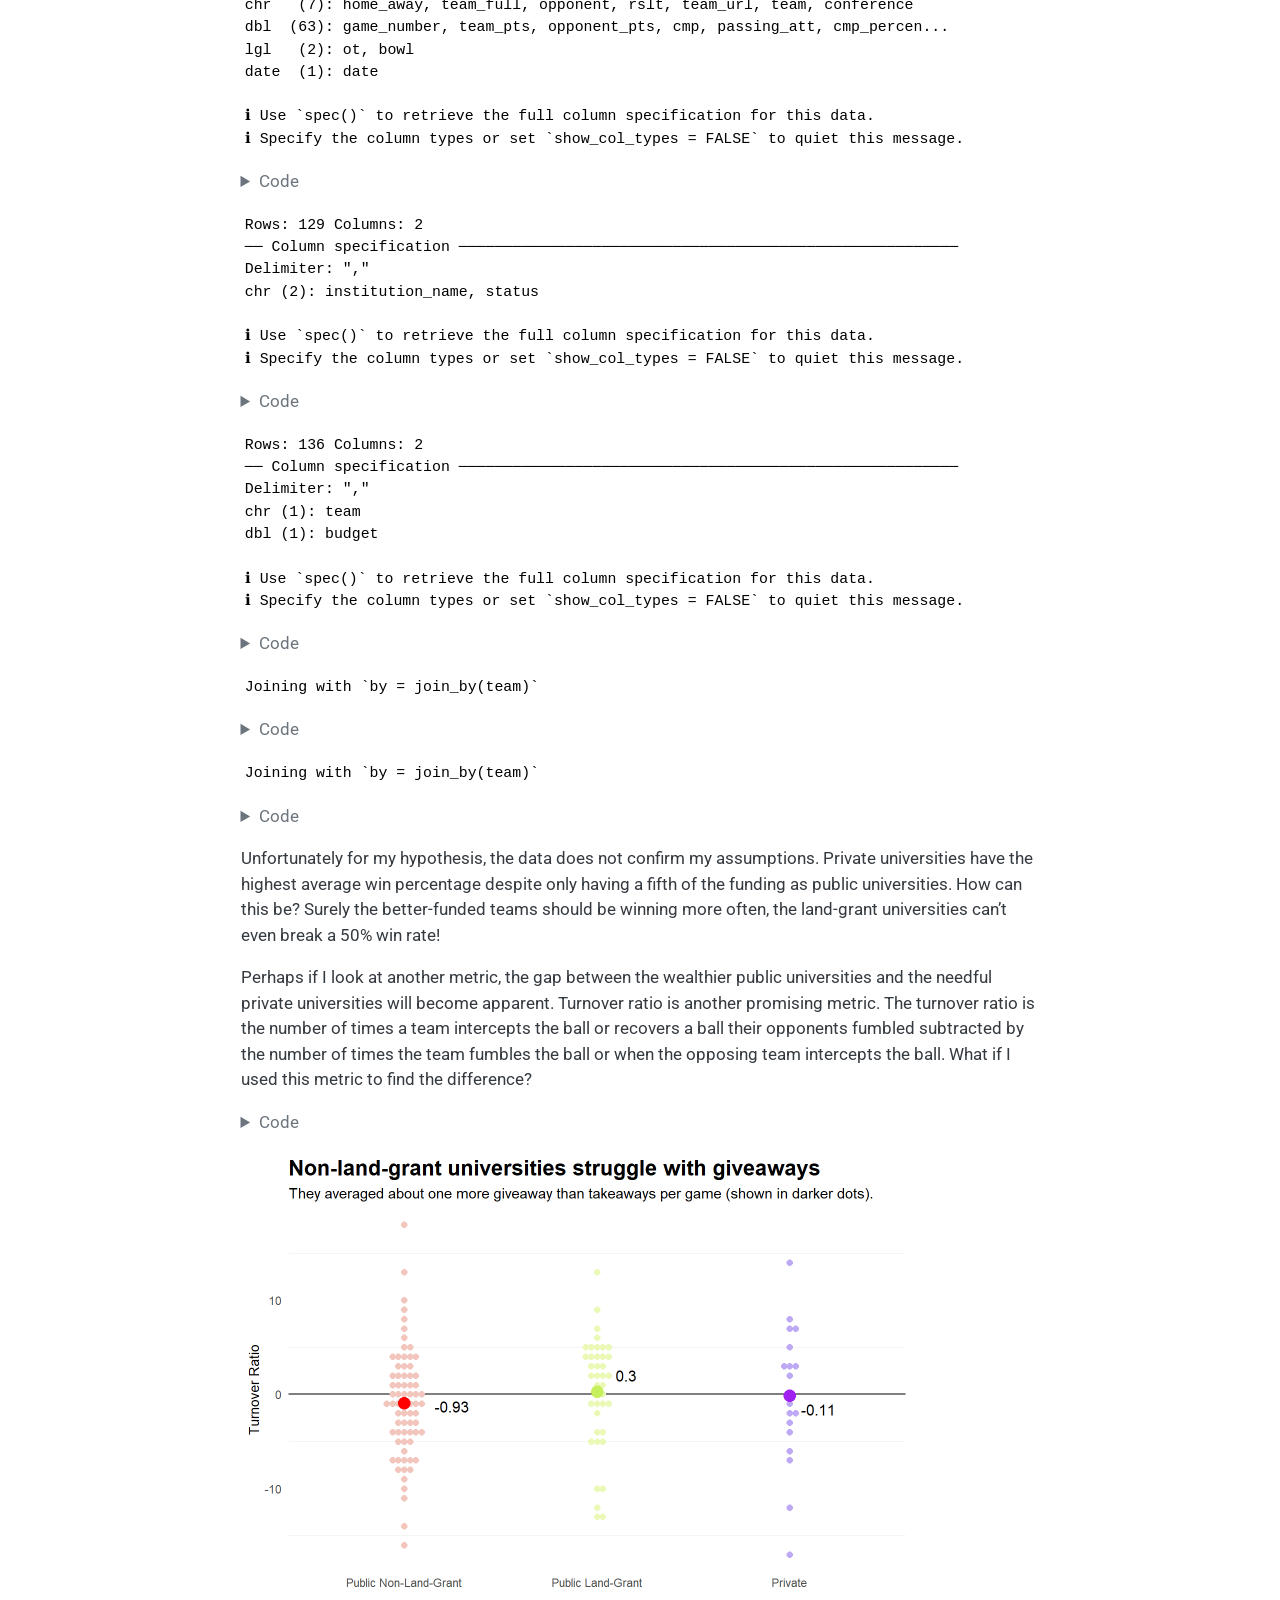
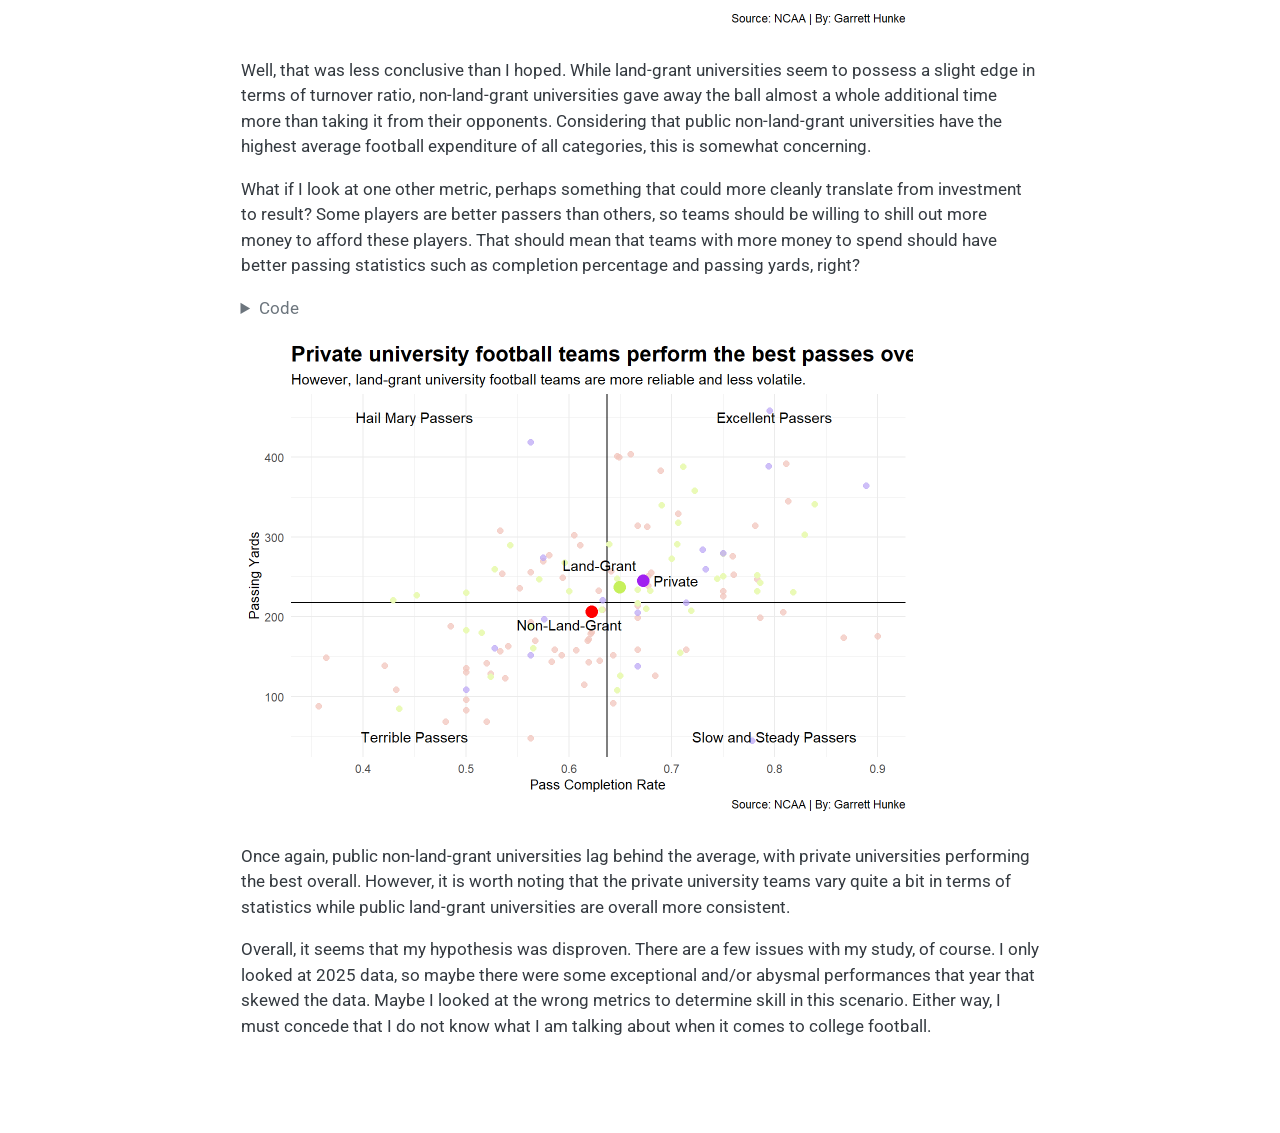
==== commit d4cf8d40: "Second-To-Last Update This adds copy but still needs to be looked over by Professor Waite." ====
--- a/posts/institution-status/index.html
+++ b/posts/institution-status/index.html
@@ -371,20 +371,253 @@
 
 
 
-<p>It was the best of times, it was the worst of times.</p>
+<p>I know a lot about esports, but I know very little about traditional sports. You can see how that would make running a sports blog somewhat difficult, but fear not! Necessity is the mother of invention, and I am nothing if not inventive. Besides, there are some useful parallels between sports and esports to pursue. For example, money has a considerable influence in both industries.In esports, a team’s success can often be determined by how much money was put into their acquisition and training. I wanted to know if the same could be said for traditional sports like college football, so I did some research.</p>
+<p>I will be looking at data regarding the 2025 Football Bowl Subdivision (FBS) college football season, which can be found on <a href="https://www.ncaa.com/stats/football/fbs">NCAA’s website</a>. Another important factor I will be looking at is institution status, or how the university that the team represents is classified according to the federal government. I will be using three different categories: public land-grant universities, or universities that were created through the Morrill Acts, public non-land-grant universities, which are universities who are funded in part or in full by the government without having a land-grant status, and private universities, who do not receive any money from the government.</p>
+<p>As an important disclaimer, <strong>I used AI to compile a CSV file of institution statuses for each member of the FBS</strong>. I then checked the resulting file’s contents online to verify it was correct. Dr.&nbsp;Berke gave me clearance for this, and this was the only time I used AI in the project. I manually compiled data about team expenditures in 2025 into a different CSV file. This information was compiled by the Knight-Newhouse College Athletics Database, which can be found <a href="https://knightnewhousedata.org/reports/f0f7c8b7">here</a>.</p>
+<p>With that out of the way, it’s time to dig into the data I first wanted to compare the average amounts of money each institution status spent on their football teams and see if that information neatly lines up with win percentages.</p>
 <div class="cell">
 <details class="code-fold">
 <summary>Code</summary>
-<div class="code-copy-outer-scaffold"><div class="sourceCode cell-code" id="cb1"><pre class="sourceCode r code-with-copy"><code class="sourceCode r"><span id="cb1-1"><a href="#cb1-1" aria-hidden="true" tabindex="-1"></a><span class="co"># This is how you'd put code in.</span></span></code></pre></div><button title="Copy to Clipboard" class="code-copy-button"><i class="bi"></i></button></div>
+<div class="code-copy-outer-scaffold"><div class="sourceCode cell-code" id="cb1"><pre class="sourceCode r code-with-copy"><code class="sourceCode r"><span id="cb1-1"><a href="#cb1-1" aria-hidden="true" tabindex="-1"></a><span class="co"># Obligatory library calls</span></span>
+<span id="cb1-2"><a href="#cb1-2" aria-hidden="true" tabindex="-1"></a><span class="fu">library</span>(tidyverse)</span></code></pre></div><button title="Copy to Clipboard" class="code-copy-button"><i class="bi"></i></button></div>
 </details>
-</div>
-<p>More text and stuff.</p>
+<div class="cell-output cell-output-stderr">
+<pre><code>── Attaching core tidyverse packages ──────────────────────── tidyverse 2.0.0 ──
+✔ dplyr     1.2.1     ✔ readr     2.2.0
+✔ forcats   1.0.1     ✔ stringr   1.6.0
+✔ ggplot2   4.0.3     ✔ tibble    3.3.1
+✔ lubridate 1.9.5     ✔ tidyr     1.3.2
+✔ purrr     1.2.2     
+── Conflicts ────────────────────────────────────────── tidyverse_conflicts() ──
+✖ dplyr::filter() masks stats::filter()
+✖ dplyr::lag()    masks stats::lag()
+ℹ Use the conflicted package (&lt;http://conflicted.r-lib.org/&gt;) to force all conflicts to become errors</code></pre>
+</div>
+<details class="code-fold">
+<summary>Code</summary>
+<div class="code-copy-outer-scaffold"><div class="sourceCode cell-code" id="cb3"><pre class="sourceCode r code-with-copy"><code class="sourceCode r"><span id="cb3-1"><a href="#cb3-1" aria-hidden="true" tabindex="-1"></a><span class="fu">library</span>(ggbeeswarm)</span>
+<span id="cb3-2"><a href="#cb3-2" aria-hidden="true" tabindex="-1"></a><span class="fu">library</span>(ggrepel)</span>
+<span id="cb3-3"><a href="#cb3-3" aria-hidden="true" tabindex="-1"></a><span class="fu">library</span>(rvest)</span></code></pre></div><button title="Copy to Clipboard" class="code-copy-button"><i class="bi"></i></button></div>
+</details>
+<div class="cell-output cell-output-stderr">
+<pre><code>
+Attaching package: 'rvest'
+
+The following object is masked from 'package:readr':
+
+    guess_encoding</code></pre>
+</div>
+<details class="code-fold">
+<summary>Code</summary>
+<div class="code-copy-outer-scaffold"><div class="sourceCode cell-code" id="cb5"><pre class="sourceCode r code-with-copy"><code class="sourceCode r"><span id="cb5-1"><a href="#cb5-1" aria-hidden="true" tabindex="-1"></a><span class="fu">library</span>(patchwork)</span>
+<span id="cb5-2"><a href="#cb5-2" aria-hidden="true" tabindex="-1"></a><span class="co"># Main football game data</span></span>
+<span id="cb5-3"><a href="#cb5-3" aria-hidden="true" tabindex="-1"></a>FOOTBALL <span class="ot">&lt;-</span> <span class="fu">read_csv</span>(<span class="st">"https://www.mattwaite.com/sportsdatafiles/footballlogs25.csv"</span>)</span></code></pre></div><button title="Copy to Clipboard" class="code-copy-button"><i class="bi"></i></button></div>
+</details>
+<div class="cell-output cell-output-stderr">
+<pre><code>Rows: 1742 Columns: 73
+── Column specification ────────────────────────────────────────────────────────
+Delimiter: ","
+chr   (7): home_away, team_full, opponent, rslt, team_url, team, conference
+dbl  (63): game_number, team_pts, opponent_pts, cmp, passing_att, cmp_percen...
+lgl   (2): ot, bowl
+date  (1): date
+
+ℹ Use `spec()` to retrieve the full column specification for this data.
+ℹ Specify the column types or set `show_col_types = FALSE` to quiet this message.</code></pre>
+</div>
+<details class="code-fold">
+<summary>Code</summary>
+<div class="code-copy-outer-scaffold"><div class="sourceCode cell-code" id="cb7"><pre class="sourceCode r code-with-copy"><code class="sourceCode r"><span id="cb7-1"><a href="#cb7-1" aria-hidden="true" tabindex="-1"></a><span class="co"># Information about institution status</span></span>
+<span id="cb7-2"><a href="#cb7-2" aria-hidden="true" tabindex="-1"></a><span class="co"># Data gathered from various Wikipedia articles</span></span>
+<span id="cb7-3"><a href="#cb7-3" aria-hidden="true" tabindex="-1"></a>statuses <span class="ot">&lt;-</span> <span class="fu">read_csv</span>(<span class="st">"institution_status.csv"</span>)</span></code></pre></div><button title="Copy to Clipboard" class="code-copy-button"><i class="bi"></i></button></div>
+</details>
+<div class="cell-output cell-output-stderr">
+<pre><code>Rows: 129 Columns: 2
+── Column specification ────────────────────────────────────────────────────────
+Delimiter: ","
+chr (2): institution_name, status
+
+ℹ Use `spec()` to retrieve the full column specification for this data.
+ℹ Specify the column types or set `show_col_types = FALSE` to quiet this message.</code></pre>
+</div>
+<details class="code-fold">
+<summary>Code</summary>
+<div class="code-copy-outer-scaffold"><div class="sourceCode cell-code" id="cb9"><pre class="sourceCode r code-with-copy"><code class="sourceCode r"><span id="cb9-1"><a href="#cb9-1" aria-hidden="true" tabindex="-1"></a>statuses <span class="ot">&lt;-</span> <span class="fu">rename</span>(statuses, <span class="at">team =</span> institution_name)</span>
+<span id="cb9-2"><a href="#cb9-2" aria-hidden="true" tabindex="-1"></a><span class="co"># Information about total expenses for college football teams in 2025</span></span>
+<span id="cb9-3"><a href="#cb9-3" aria-hidden="true" tabindex="-1"></a><span class="co"># Most of the data was gathered from https://knightnewhousedata.org/reports/f0f7c8b7</span></span>
+<span id="cb9-4"><a href="#cb9-4" aria-hidden="true" tabindex="-1"></a>budgets <span class="ot">&lt;-</span> <span class="fu">read_csv</span>(<span class="st">"teambudgets.csv"</span>)</span></code></pre></div><button title="Copy to Clipboard" class="code-copy-button"><i class="bi"></i></button></div>
+</details>
+<div class="cell-output cell-output-stderr">
+<pre><code>Rows: 136 Columns: 2
+── Column specification ────────────────────────────────────────────────────────
+Delimiter: ","
+chr (1): team
+dbl (1): budget
+
+ℹ Use `spec()` to retrieve the full column specification for this data.
+ℹ Specify the column types or set `show_col_types = FALSE` to quiet this message.</code></pre>
+</div>
+<details class="code-fold">
+<summary>Code</summary>
+<div class="code-copy-outer-scaffold"><div class="sourceCode cell-code" id="cb11"><pre class="sourceCode r code-with-copy"><code class="sourceCode r"><span id="cb11-1"><a href="#cb11-1" aria-hidden="true" tabindex="-1"></a><span class="co"># Setting up the actual dataframe</span></span>
+<span id="cb11-2"><a href="#cb11-2" aria-hidden="true" tabindex="-1"></a>allteams <span class="ot">&lt;-</span> FOOTBALL <span class="sc">|&gt;</span></span>
+<span id="cb11-3"><a href="#cb11-3" aria-hidden="true" tabindex="-1"></a>  <span class="fu">group_by</span>(team) <span class="sc">|&gt;</span></span>
+<span id="cb11-4"><a href="#cb11-4" aria-hidden="true" tabindex="-1"></a>  <span class="co"># Making turnover column</span></span>
+<span id="cb11-5"><a href="#cb11-5" aria-hidden="true" tabindex="-1"></a>  <span class="fu">mutate</span>(<span class="at">indivturnoverratio =</span> (<span class="fu">sum</span>(interceptions) <span class="sc">+</span> <span class="fu">sum</span>(opponent_fumbles_lost) <span class="sc">-</span> (<span class="fu">sum</span>(opponent_interceptions) <span class="sc">+</span> <span class="fu">sum</span>(fumbles_lost)))) <span class="sc">|&gt;</span></span>
+<span id="cb11-6"><a href="#cb11-6" aria-hidden="true" tabindex="-1"></a>  <span class="fu">mutate</span>(<span class="at">turnoverratio =</span> <span class="fu">mean</span>(indivturnoverratio)) <span class="sc">|&gt;</span></span>
+<span id="cb11-7"><a href="#cb11-7" aria-hidden="true" tabindex="-1"></a>  <span class="co"># Making win percentage column</span></span>
+<span id="cb11-8"><a href="#cb11-8" aria-hidden="true" tabindex="-1"></a>  <span class="fu">mutate</span>(<span class="at">winpct =</span> <span class="fu">sum</span>(rslt <span class="sc">==</span> <span class="st">"W"</span>) <span class="sc">/</span> <span class="fu">length</span>(rslt)) <span class="sc">|&gt;</span></span>
+<span id="cb11-9"><a href="#cb11-9" aria-hidden="true" tabindex="-1"></a>  <span class="co"># Trim the chaff</span></span>
+<span id="cb11-10"><a href="#cb11-10" aria-hidden="true" tabindex="-1"></a>  <span class="fu">select</span>(team, turnoverratio, winpct, cmp_percent, passing_yds)</span>
+<span id="cb11-11"><a href="#cb11-11" aria-hidden="true" tabindex="-1"></a><span class="co"># Put it all together</span></span>
+<span id="cb11-12"><a href="#cb11-12" aria-hidden="true" tabindex="-1"></a>allteams <span class="ot">&lt;-</span> <span class="fu">left_join</span>(allteams, statuses)</span></code></pre></div><button title="Copy to Clipboard" class="code-copy-button"><i class="bi"></i></button></div>
+</details>
+<div class="cell-output cell-output-stderr">
+<pre><code>Joining with `by = join_by(team)`</code></pre>
+</div>
+<details class="code-fold">
+<summary>Code</summary>
+<div class="code-copy-outer-scaffold"><div class="sourceCode cell-code" id="cb13"><pre class="sourceCode r code-with-copy"><code class="sourceCode r"><span id="cb13-1"><a href="#cb13-1" aria-hidden="true" tabindex="-1"></a>allteams <span class="ot">&lt;-</span> <span class="fu">left_join</span>(allteams, budgets)</span></code></pre></div><button title="Copy to Clipboard" class="code-copy-button"><i class="bi"></i></button></div>
+</details>
+<div class="cell-output cell-output-stderr">
+<pre><code>Joining with `by = join_by(team)`</code></pre>
+</div>
+<details class="code-fold">
+<summary>Code</summary>
+<div class="code-copy-outer-scaffold"><div class="sourceCode cell-code" id="cb15"><pre class="sourceCode r code-with-copy"><code class="sourceCode r"><span id="cb15-1"><a href="#cb15-1" aria-hidden="true" tabindex="-1"></a><span class="co"># Cull to only one instance for each team</span></span>
+<span id="cb15-2"><a href="#cb15-2" aria-hidden="true" tabindex="-1"></a>meanteams <span class="ot">&lt;-</span> allteams <span class="sc">|&gt;</span></span>
+<span id="cb15-3"><a href="#cb15-3" aria-hidden="true" tabindex="-1"></a>  <span class="fu">filter</span>(<span class="fu">row_number</span>()<span class="sc">==</span><span class="dv">1</span>)</span>
+<span id="cb15-4"><a href="#cb15-4" aria-hidden="true" tabindex="-1"></a><span class="co"># Make a unique dataframe for these upcoming charts</span></span>
+<span id="cb15-5"><a href="#cb15-5" aria-hidden="true" tabindex="-1"></a>insttypes <span class="ot">&lt;-</span> meanteams <span class="sc">|&gt;</span></span>
+<span id="cb15-6"><a href="#cb15-6" aria-hidden="true" tabindex="-1"></a>  <span class="fu">filter</span>(<span class="sc">!</span><span class="fu">is.na</span>(budget)) <span class="sc">|&gt;</span></span>
+<span id="cb15-7"><a href="#cb15-7" aria-hidden="true" tabindex="-1"></a>  <span class="fu">filter</span>(<span class="sc">!</span><span class="fu">is.na</span>(status)) <span class="sc">|&gt;</span></span>
+<span id="cb15-8"><a href="#cb15-8" aria-hidden="true" tabindex="-1"></a>  <span class="fu">filter</span>(budget <span class="sc">&gt;</span> <span class="dv">0</span>) <span class="sc">|&gt;</span></span>
+<span id="cb15-9"><a href="#cb15-9" aria-hidden="true" tabindex="-1"></a>  <span class="fu">group_by</span>(status) <span class="sc">|&gt;</span></span>
+<span id="cb15-10"><a href="#cb15-10" aria-hidden="true" tabindex="-1"></a>  <span class="fu">summarize</span>(<span class="at">meanwinpct =</span> <span class="fu">mean</span>(winpct), <span class="at">meanbudget =</span> <span class="fu">mean</span>(budget)<span class="sc">/</span><span class="dv">10000000</span>)</span>
+<span id="cb15-11"><a href="#cb15-11" aria-hidden="true" tabindex="-1"></a></span>
+<span id="cb15-12"><a href="#cb15-12" aria-hidden="true" tabindex="-1"></a><span class="co"># First graph to compare average budgets of each institution status</span></span>
+<span id="cb15-13"><a href="#cb15-13" aria-hidden="true" tabindex="-1"></a>graph1 <span class="ot">&lt;-</span> <span class="fu">ggplot</span>() <span class="sc">+</span></span>
+<span id="cb15-14"><a href="#cb15-14" aria-hidden="true" tabindex="-1"></a>  <span class="co"># Bar chart</span></span>
+<span id="cb15-15"><a href="#cb15-15" aria-hidden="true" tabindex="-1"></a>  <span class="fu">geom_bar</span>(<span class="at">data=</span>insttypes, <span class="fu">aes</span>(<span class="at">x=</span>status, <span class="at">weight=</span>meanbudget), <span class="at">fill=</span>colors) <span class="sc">+</span> <span class="fu">ylim</span>(<span class="dv">0</span>, <span class="dv">25</span>) <span class="sc">+</span> <span class="fu">coord_flip</span>() <span class="sc">+</span></span>
+<span id="cb15-16"><a href="#cb15-16" aria-hidden="true" tabindex="-1"></a>  <span class="co"># Annotations for each bar</span></span>
+<span id="cb15-17"><a href="#cb15-17" aria-hidden="true" tabindex="-1"></a>  <span class="fu">geom_text</span>(<span class="fu">aes</span>(<span class="at">x=</span><span class="dv">3</span>, <span class="at">y=</span><span class="dv">22</span>, <span class="at">label =</span> <span class="st">"$19.9 million"</span>), <span class="at">size =</span> <span class="dv">3</span>) <span class="sc">+</span></span>
+<span id="cb15-18"><a href="#cb15-18" aria-hidden="true" tabindex="-1"></a>  <span class="fu">geom_text</span>(<span class="fu">aes</span>(<span class="at">x=</span><span class="dv">2</span>, <span class="at">y=</span><span class="fl">16.5</span>, <span class="at">label =</span> <span class="st">"$14.1 million"</span>), <span class="at">size =</span> <span class="dv">3</span>) <span class="sc">+</span></span>
+<span id="cb15-19"><a href="#cb15-19" aria-hidden="true" tabindex="-1"></a>  <span class="fu">geom_text</span>(<span class="fu">aes</span>(<span class="at">x=</span><span class="dv">1</span>, <span class="at">y=</span><span class="dv">6</span>, <span class="at">label =</span> <span class="st">"$3.8 million"</span>), <span class="at">size =</span> <span class="dv">3</span>) <span class="sc">+</span></span>
+<span id="cb15-20"><a href="#cb15-20" aria-hidden="true" tabindex="-1"></a>  <span class="co"># Title/subtitle &amp; axes formatting</span></span>
+<span id="cb15-21"><a href="#cb15-21" aria-hidden="true" tabindex="-1"></a>  <span class="fu">labs</span>(<span class="at">title=</span><span class="st">"Major differences in football spending..."</span>, <span class="at">subtitle=</span><span class="st">"Private university spending was about a fifth the size of public university spending."</span>, <span class="at">x=</span><span class="st">""</span>, <span class="at">y=</span> <span class="st">"Average Football Expenses (in millions)"</span>) <span class="sc">+</span></span>
+<span id="cb15-22"><a href="#cb15-22" aria-hidden="true" tabindex="-1"></a>  <span class="fu">scale_x_discrete</span>(<span class="at">labels=</span> <span class="fu">c</span>(<span class="st">"Private"</span>, <span class="st">"Public Land-Grant"</span>, <span class="st">"Public Non-Land-Grant"</span>)) <span class="sc">+</span></span>
+<span id="cb15-23"><a href="#cb15-23" aria-hidden="true" tabindex="-1"></a>  <span class="co"># Extra formatting</span></span>
+<span id="cb15-24"><a href="#cb15-24" aria-hidden="true" tabindex="-1"></a>  <span class="fu">theme_minimal</span>() <span class="sc">+</span> <span class="fu">theme</span>(<span class="at">panel.grid.major =</span> <span class="fu">element_blank</span>(), <span class="at">panel.grid.minor =</span> <span class="fu">element_blank</span>(), <span class="at">plot.title =</span> <span class="fu">element_text</span>(<span class="at">size =</span> <span class="dv">16</span>, <span class="at">face =</span> <span class="st">"bold"</span>), <span class="at">plot.title.position =</span> <span class="st">"plot"</span>, <span class="at">axis.title =</span> <span class="fu">element_text</span>(<span class="at">size =</span> <span class="dv">8</span>))</span>
+<span id="cb15-25"><a href="#cb15-25" aria-hidden="true" tabindex="-1"></a></span>
+<span id="cb15-26"><a href="#cb15-26" aria-hidden="true" tabindex="-1"></a><span class="co">#Second graph to compare average win percentages of each institution status</span></span>
+<span id="cb15-27"><a href="#cb15-27" aria-hidden="true" tabindex="-1"></a>graph2 <span class="ot">&lt;-</span> <span class="fu">ggplot</span>() <span class="sc">+</span></span>
+<span id="cb15-28"><a href="#cb15-28" aria-hidden="true" tabindex="-1"></a>  <span class="co"># Bar graph</span></span>
+<span id="cb15-29"><a href="#cb15-29" aria-hidden="true" tabindex="-1"></a>  <span class="fu">geom_bar</span>(<span class="at">data=</span>insttypes, <span class="fu">aes</span>(<span class="at">x=</span>status, <span class="at">weight=</span>meanwinpct), <span class="at">fill=</span>colors) <span class="sc">+</span> <span class="fu">ylim</span>(<span class="dv">0</span>, <span class="dv">1</span>) <span class="sc">+</span> <span class="fu">coord_flip</span>() <span class="sc">+</span></span>
+<span id="cb15-30"><a href="#cb15-30" aria-hidden="true" tabindex="-1"></a>  <span class="co"># Annotations for each bar</span></span>
+<span id="cb15-31"><a href="#cb15-31" aria-hidden="true" tabindex="-1"></a>  <span class="fu">geom_text</span>(<span class="fu">aes</span>(<span class="at">x=</span><span class="dv">3</span>, <span class="at">y=</span>.<span class="dv">61</span>, <span class="at">label=</span><span class="st">"55.6%"</span>), <span class="at">size =</span> <span class="dv">3</span>) <span class="sc">+</span></span>
+<span id="cb15-32"><a href="#cb15-32" aria-hidden="true" tabindex="-1"></a>  <span class="fu">geom_text</span>(<span class="fu">aes</span>(<span class="at">x=</span><span class="dv">2</span>, <span class="at">y=</span>.<span class="dv">52</span>, <span class="at">label=</span><span class="st">"46.3%"</span>), <span class="at">size =</span> <span class="dv">3</span>) <span class="sc">+</span></span>
+<span id="cb15-33"><a href="#cb15-33" aria-hidden="true" tabindex="-1"></a>  <span class="fu">geom_text</span>(<span class="fu">aes</span>(<span class="at">x=</span><span class="dv">1</span>, <span class="at">y=</span>.<span class="dv">61</span>, <span class="at">label=</span><span class="st">"56.2%"</span>), <span class="at">size =</span> <span class="dv">3</span>) <span class="sc">+</span></span>
+<span id="cb15-34"><a href="#cb15-34" aria-hidden="true" tabindex="-1"></a>  <span class="co"># Title/subtitle &amp; axes formatting</span></span>
+<span id="cb15-35"><a href="#cb15-35" aria-hidden="true" tabindex="-1"></a>  <span class="fu">labs</span>(<span class="at">title=</span><span class="st">"...minor differences in football winning"</span>, <span class="at">subtitle=</span><span class="st">"Private universities boast the highest average win percentages in the FBS."</span>, <span class="at">x =</span> <span class="st">""</span>, <span class="at">y=</span><span class="st">"Win Percentage"</span>, <span class="at">caption=</span><span class="st">"Source: NCAA, Knight-Newhouse, et al. | By: Garrett Hunke"</span>) <span class="sc">+</span></span>
+<span id="cb15-36"><a href="#cb15-36" aria-hidden="true" tabindex="-1"></a>  <span class="fu">scale_x_discrete</span>(<span class="at">labels=</span> <span class="fu">c</span>(<span class="st">"Private"</span>, <span class="st">"Public Land-Grant"</span>, <span class="st">"Public Non-Land-Grant"</span>)) <span class="sc">+</span></span>
+<span id="cb15-37"><a href="#cb15-37" aria-hidden="true" tabindex="-1"></a>  <span class="co"># Why doesn't this one work??</span></span>
+<span id="cb15-38"><a href="#cb15-38" aria-hidden="true" tabindex="-1"></a>  <span class="co"># scale_y_discrete(labels=c("0.00" = "0%","0.25" = "25%","0.50" = "50%","0.75" = "75%", "1.00" = "100%")) +</span></span>
+<span id="cb15-39"><a href="#cb15-39" aria-hidden="true" tabindex="-1"></a>  <span class="co"># Extra formatting</span></span>
+<span id="cb15-40"><a href="#cb15-40" aria-hidden="true" tabindex="-1"></a>  <span class="fu">theme_minimal</span>() <span class="sc">+</span> <span class="fu">theme</span>(<span class="at">panel.grid.major =</span> <span class="fu">element_blank</span>(), <span class="at">panel.grid.minor =</span> <span class="fu">element_blank</span>(), <span class="at">plot.title =</span> <span class="fu">element_text</span>(<span class="at">size =</span> <span class="dv">16</span>, <span class="at">face =</span> <span class="st">"bold"</span>), <span class="at">plot.title.position =</span> <span class="st">"plot"</span>, <span class="at">axis.title =</span> <span class="fu">element_text</span>(<span class="at">size=</span><span class="dv">10</span>)) </span>
+<span id="cb15-41"><a href="#cb15-41" aria-hidden="true" tabindex="-1"></a></span>
+<span id="cb15-42"><a href="#cb15-42" aria-hidden="true" tabindex="-1"></a><span class="co"># Combine using patchwork</span></span>
+<span id="cb15-43"><a href="#cb15-43" aria-hidden="true" tabindex="-1"></a><span class="co">#graph1 / graph2</span></span></code></pre></div><button title="Copy to Clipboard" class="code-copy-button"><i class="bi"></i></button></div>
+</details>
+</div>
+<p>Unfortunately for my hypothesis, the data does not confirm my assumptions. Private universities have the highest average win percentage despite only having a fifth of the funding as public universities. How can this be? Surely the better-funded teams should be winning more often, the land-grant universities can’t even break a 50% win rate!</p>
+<p>Perhaps if I look at another metric, the gap between the wealthier public universities and the needful private universities will become apparent. Turnover ratio is another promising metric. The turnover ratio is the number of times a team intercepts the ball or recovers a ball their opponents fumbled subtracted by the number of times the team fumbles the ball or when the opposing team intercepts the ball. What if I used this metric to find the difference?</p>
 <div class="cell">
 <details class="code-fold">
 <summary>Code</summary>
-<div class="code-copy-outer-scaffold"><div class="sourceCode cell-code" id="cb2"><pre class="sourceCode r code-with-copy"><code class="sourceCode r"><span id="cb2-1"><a href="#cb2-1" aria-hidden="true" tabindex="-1"></a><span class="co"># morecode</span></span></code></pre></div><button title="Copy to Clipboard" class="code-copy-button"><i class="bi"></i></button></div>
+<div class="code-copy-outer-scaffold"><div class="sourceCode cell-code" id="cb16"><pre class="sourceCode r code-with-copy"><code class="sourceCode r"><span id="cb16-1"><a href="#cb16-1" aria-hidden="true" tabindex="-1"></a><span class="co"># Setting up these institution status-specific dataframes for use in both</span></span>
+<span id="cb16-2"><a href="#cb16-2" aria-hidden="true" tabindex="-1"></a><span class="co"># this upcoming chart and the next chart as well</span></span>
+<span id="cb16-3"><a href="#cb16-3" aria-hidden="true" tabindex="-1"></a>nonland <span class="ot">&lt;-</span> meanteams <span class="sc">|&gt;</span></span>
+<span id="cb16-4"><a href="#cb16-4" aria-hidden="true" tabindex="-1"></a>  <span class="fu">filter</span>(status <span class="sc">==</span> <span class="st">"public non-land-grant university"</span>)</span>
+<span id="cb16-5"><a href="#cb16-5" aria-hidden="true" tabindex="-1"></a>landgrant <span class="ot">&lt;-</span> meanteams <span class="sc">|&gt;</span></span>
+<span id="cb16-6"><a href="#cb16-6" aria-hidden="true" tabindex="-1"></a>  <span class="fu">filter</span>(status <span class="sc">==</span> <span class="st">"public land-grant university"</span>)</span>
+<span id="cb16-7"><a href="#cb16-7" aria-hidden="true" tabindex="-1"></a>private <span class="ot">&lt;-</span> meanteams <span class="sc">|&gt;</span></span>
+<span id="cb16-8"><a href="#cb16-8" aria-hidden="true" tabindex="-1"></a>  <span class="fu">filter</span>(status <span class="sc">==</span> <span class="st">"private university"</span>)</span>
+<span id="cb16-9"><a href="#cb16-9" aria-hidden="true" tabindex="-1"></a></span>
+<span id="cb16-10"><a href="#cb16-10" aria-hidden="true" tabindex="-1"></a><span class="co"># These are for overall means of each status</span></span>
+<span id="cb16-11"><a href="#cb16-11" aria-hidden="true" tabindex="-1"></a>nonlandindiv <span class="ot">&lt;-</span> <span class="fu">data.frame</span>(<span class="at">indivstatus =</span> <span class="st">"public non-land-grant university"</span>, <span class="at">indivratio =</span> <span class="fu">mean</span>(nonland<span class="sc">$</span>turnoverratio), <span class="at">indivcmp =</span> <span class="fu">mean</span>(nonland<span class="sc">$</span>cmp_percent), <span class="at">indivpass =</span> <span class="fu">mean</span>(nonland<span class="sc">$</span>passing_yds))</span>
+<span id="cb16-12"><a href="#cb16-12" aria-hidden="true" tabindex="-1"></a>landgrantindiv <span class="ot">&lt;-</span> <span class="fu">data.frame</span>(<span class="at">indivstatus =</span> <span class="st">"public land-grant university"</span>, <span class="at">indivratio =</span> <span class="fu">mean</span>(landgrant<span class="sc">$</span>turnoverratio), <span class="at">indivcmp =</span> <span class="fu">mean</span>(landgrant<span class="sc">$</span>cmp_percent), <span class="at">indivpass =</span> <span class="fu">mean</span>(landgrant<span class="sc">$</span>passing_yds))</span>
+<span id="cb16-13"><a href="#cb16-13" aria-hidden="true" tabindex="-1"></a>privateindiv <span class="ot">&lt;-</span> <span class="fu">data.frame</span>(<span class="at">indivstatus =</span> <span class="st">"private university"</span>, <span class="at">indivratio =</span> <span class="fu">mean</span>(private<span class="sc">$</span>turnoverratio), <span class="at">indivcmp =</span> <span class="fu">mean</span>(private<span class="sc">$</span>cmp_percent), <span class="at">indivpass =</span> <span class="fu">mean</span>(private<span class="sc">$</span>passing_yds))</span>
+<span id="cb16-14"><a href="#cb16-14" aria-hidden="true" tabindex="-1"></a></span>
+<span id="cb16-15"><a href="#cb16-15" aria-hidden="true" tabindex="-1"></a><span class="co"># Beeswarm plot</span></span>
+<span id="cb16-16"><a href="#cb16-16" aria-hidden="true" tabindex="-1"></a><span class="fu">ggplot</span>() <span class="sc">+</span></span>
+<span id="cb16-17"><a href="#cb16-17" aria-hidden="true" tabindex="-1"></a>  <span class="co"># Line to mark a turnover ratio of 0</span></span>
+<span id="cb16-18"><a href="#cb16-18" aria-hidden="true" tabindex="-1"></a>  <span class="fu">geom_hline</span>(<span class="at">yintercept=</span><span class="dv">0</span>) <span class="sc">+</span></span>
+<span id="cb16-19"><a href="#cb16-19" aria-hidden="true" tabindex="-1"></a>  <span class="co"># Individual team plotting</span></span>
+<span id="cb16-20"><a href="#cb16-20" aria-hidden="true" tabindex="-1"></a>  <span class="fu">geom_beeswarm</span>(<span class="at">data=</span>nonland, <span class="fu">aes</span>(<span class="at">x=</span><span class="fu">reorder</span>(status, turnoverratio), <span class="at">y=</span>turnoverratio), <span class="at">color =</span> <span class="st">"#f2c6bd"</span>, <span class="at">size =</span> <span class="dv">2</span>) <span class="sc">+</span></span>
+<span id="cb16-21"><a href="#cb16-21" aria-hidden="true" tabindex="-1"></a>  <span class="fu">geom_beeswarm</span>(<span class="at">data=</span>landgrant, <span class="fu">aes</span>(<span class="at">x=</span><span class="fu">reorder</span>(status, turnoverratio), <span class="at">y=</span>turnoverratio), <span class="at">color =</span> <span class="st">"#eafab6"</span>, <span class="at">size =</span> <span class="dv">2</span>) <span class="sc">+</span></span>
+<span id="cb16-22"><a href="#cb16-22" aria-hidden="true" tabindex="-1"></a>  <span class="fu">geom_beeswarm</span>(<span class="at">data=</span>private, <span class="fu">aes</span>(<span class="at">x=</span><span class="fu">reorder</span>(status, turnoverratio), <span class="at">y=</span>turnoverratio), <span class="at">color =</span> <span class="st">"#bea9f5"</span>, <span class="at">size =</span> <span class="dv">2</span>) <span class="sc">+</span></span>
+<span id="cb16-23"><a href="#cb16-23" aria-hidden="true" tabindex="-1"></a>  <span class="co"># Plotting averages per institution type</span></span>
+<span id="cb16-24"><a href="#cb16-24" aria-hidden="true" tabindex="-1"></a>  <span class="fu">geom_beeswarm</span>(<span class="at">data=</span>nonlandindiv, <span class="fu">aes</span>(<span class="at">x=</span>indivstatus, <span class="at">y=</span>indivratio), <span class="at">color=</span><span class="st">"red"</span>, <span class="at">size=</span><span class="dv">4</span>) <span class="sc">+</span></span>
+<span id="cb16-25"><a href="#cb16-25" aria-hidden="true" tabindex="-1"></a>  <span class="fu">geom_beeswarm</span>(<span class="at">data=</span>landgrantindiv, <span class="fu">aes</span>(<span class="at">x=</span>indivstatus, <span class="at">y=</span>indivratio), <span class="at">color=</span><span class="st">"#c6f05b"</span>, <span class="at">size=</span><span class="dv">4</span>) <span class="sc">+</span></span>
+<span id="cb16-26"><a href="#cb16-26" aria-hidden="true" tabindex="-1"></a>  <span class="fu">geom_beeswarm</span>(<span class="at">data=</span>privateindiv, <span class="fu">aes</span>(<span class="at">x=</span>indivstatus, <span class="at">y=</span>indivratio), <span class="at">color=</span><span class="st">"purple"</span>, <span class="at">size=</span><span class="dv">4</span>) <span class="sc">+</span></span>
+<span id="cb16-27"><a href="#cb16-27" aria-hidden="true" tabindex="-1"></a>  <span class="co"># Annotations for averages</span></span>
+<span id="cb16-28"><a href="#cb16-28" aria-hidden="true" tabindex="-1"></a>  <span class="fu">geom_text</span>(<span class="fu">aes</span>(<span class="at">x=</span><span class="fl">1.25</span>, <span class="at">y=</span><span class="sc">-</span><span class="fl">1.25</span>, <span class="at">label=</span><span class="st">"-0.93"</span>), <span class="at">size =</span> <span class="dv">4</span>) <span class="sc">+</span></span>
+<span id="cb16-29"><a href="#cb16-29" aria-hidden="true" tabindex="-1"></a>  <span class="fu">geom_text</span>(<span class="fu">aes</span>(<span class="at">x=</span><span class="fl">2.15</span>, <span class="at">y=</span><span class="dv">2</span>, <span class="at">label=</span><span class="st">"0.3"</span>), <span class="at">size =</span> <span class="dv">4</span>) <span class="sc">+</span></span>
+<span id="cb16-30"><a href="#cb16-30" aria-hidden="true" tabindex="-1"></a>  <span class="fu">geom_text</span>(<span class="fu">aes</span>(<span class="at">x=</span><span class="fl">3.15</span>, <span class="at">y=</span><span class="sc">-</span><span class="fl">1.6</span>, <span class="at">label=</span><span class="st">"-0.11"</span>), <span class="at">size =</span> <span class="dv">4</span>,) <span class="sc">+</span></span>
+<span id="cb16-31"><a href="#cb16-31" aria-hidden="true" tabindex="-1"></a>  <span class="co"># Axes &amp; title/subtitle formatting</span></span>
+<span id="cb16-32"><a href="#cb16-32" aria-hidden="true" tabindex="-1"></a>  <span class="fu">scale_x_discrete</span>(<span class="at">labels=</span> <span class="fu">c</span>(<span class="st">"Public Non-Land-Grant"</span>, <span class="st">"Public Land-Grant"</span>, <span class="st">"Private"</span>)) <span class="sc">+</span></span>
+<span id="cb16-33"><a href="#cb16-33" aria-hidden="true" tabindex="-1"></a>  <span class="fu">labs</span>(<span class="at">title=</span><span class="st">"Non-land-grant universities struggle with giveaways"</span>, <span class="at">subtitle=</span><span class="st">"They averaged about one more giveaway than takeaways per game (shown in darker dots)."</span>, <span class="at">x=</span><span class="st">""</span>, <span class="at">y=</span><span class="st">"Turnover Ratio"</span>, <span class="at">caption=</span><span class="st">"Source: NCAA | By: Garrett Hunke"</span>) <span class="sc">+</span></span>
+<span id="cb16-34"><a href="#cb16-34" aria-hidden="true" tabindex="-1"></a>  <span class="co"># Extra formatting</span></span>
+<span id="cb16-35"><a href="#cb16-35" aria-hidden="true" tabindex="-1"></a>  <span class="fu">theme_minimal</span>() <span class="sc">+</span> <span class="fu">theme</span>(<span class="at">panel.grid.major =</span> <span class="fu">element_blank</span>(), <span class="at">plot.title =</span> <span class="fu">element_text</span>(<span class="at">size =</span> <span class="dv">16</span>, <span class="at">face =</span> <span class="st">"bold"</span>), <span class="at">axis.title =</span> <span class="fu">element_text</span>(<span class="at">size=</span><span class="dv">10</span>))</span></code></pre></div><button title="Copy to Clipboard" class="code-copy-button"><i class="bi"></i></button></div>
 </details>
-</div>
+<div class="cell-output-display">
+<div>
+<figure class="figure">
+<p><img src="index_files/figure-html/unnamed-chunk-2-1.png" class="img-fluid figure-img" width="672"></p>
+</figure>
+</div>
+</div>
+</div>
+<p>Well, that was less conclusive than I hoped. While land-grant universities seem to possess a slight edge in terms of turnover ratio, non-land-grant universities gave away the ball almost a whole additional time more than taking it from their opponents. Considering that public non-land-grant universities have the highest average football expenditure of all categories, this is somewhat concerning.</p>
+<p>What if I look at one other metric, perhaps something that could more cleanly translate from investment to result? Some players are better passers than others, so teams should be willing to shill out more money to afford these players. That should mean that teams with more money to spend should have better passing statistics such as completion percentage and passing yards, right?</p>
+<div class="cell">
+<details class="code-fold">
+<summary>Code</summary>
+<div class="code-copy-outer-scaffold"><div class="sourceCode cell-code" id="cb17"><pre class="sourceCode r code-with-copy"><code class="sourceCode r"><span id="cb17-1"><a href="#cb17-1" aria-hidden="true" tabindex="-1"></a><span class="co"># Starting scatterplot using dataframes from last code chunk</span></span>
+<span id="cb17-2"><a href="#cb17-2" aria-hidden="true" tabindex="-1"></a><span class="fu">ggplot</span>() <span class="sc">+</span></span>
+<span id="cb17-3"><a href="#cb17-3" aria-hidden="true" tabindex="-1"></a>  <span class="co"># Overall average lines</span></span>
+<span id="cb17-4"><a href="#cb17-4" aria-hidden="true" tabindex="-1"></a>  <span class="fu">geom_hline</span>(<span class="at">yintercept=</span><span class="fu">mean</span>(meanteams<span class="sc">$</span>passing_yds)) <span class="sc">+</span></span>
+<span id="cb17-5"><a href="#cb17-5" aria-hidden="true" tabindex="-1"></a>  <span class="fu">geom_vline</span>(<span class="at">xintercept=</span><span class="fu">mean</span>(meanteams<span class="sc">$</span>cmp_percent)<span class="sc">/</span><span class="dv">100</span>) <span class="sc">+</span></span>
+<span id="cb17-6"><a href="#cb17-6" aria-hidden="true" tabindex="-1"></a>  <span class="co"># Base plotting for individual teams</span></span>
+<span id="cb17-7"><a href="#cb17-7" aria-hidden="true" tabindex="-1"></a>  <span class="fu">geom_point</span>(<span class="at">data=</span>nonland, <span class="fu">aes</span>(<span class="at">x=</span>cmp_percent<span class="sc">/</span><span class="dv">100</span>, <span class="at">y=</span>passing_yds), <span class="at">color =</span> <span class="st">"#f2c6bd"</span>, <span class="at">alpha =</span> <span class="fl">0.75</span>, <span class="at">size =</span> <span class="dv">2</span>) <span class="sc">+</span></span>
+<span id="cb17-8"><a href="#cb17-8" aria-hidden="true" tabindex="-1"></a>  <span class="fu">geom_point</span>(<span class="at">data=</span>landgrant, <span class="fu">aes</span>(<span class="at">x=</span>cmp_percent<span class="sc">/</span><span class="dv">100</span>, <span class="at">y=</span>passing_yds), <span class="at">color =</span> <span class="st">"#eafab6"</span>, <span class="at">size =</span> <span class="dv">2</span>) <span class="sc">+</span></span>
+<span id="cb17-9"><a href="#cb17-9" aria-hidden="true" tabindex="-1"></a>  <span class="fu">geom_point</span>(<span class="at">data=</span>private, <span class="fu">aes</span>(<span class="at">x=</span>cmp_percent<span class="sc">/</span><span class="dv">100</span>, <span class="at">y=</span>passing_yds), <span class="at">color =</span> <span class="st">"#bea9f5"</span>, <span class="at">alpha =</span> <span class="fl">0.75</span>, <span class="at">size =</span> <span class="dv">2</span>) <span class="sc">+</span></span>
+<span id="cb17-10"><a href="#cb17-10" aria-hidden="true" tabindex="-1"></a>  <span class="co"># Plotting for institution status averages</span></span>
+<span id="cb17-11"><a href="#cb17-11" aria-hidden="true" tabindex="-1"></a>  <span class="fu">geom_point</span>(<span class="at">data=</span>nonlandindiv, <span class="fu">aes</span>(<span class="at">x=</span>indivcmp<span class="sc">/</span><span class="dv">100</span>, <span class="at">y=</span>indivpass), <span class="at">color =</span> <span class="st">"red"</span>, <span class="at">size =</span> <span class="dv">4</span>) <span class="sc">+</span></span>
+<span id="cb17-12"><a href="#cb17-12" aria-hidden="true" tabindex="-1"></a>  <span class="fu">geom_point</span>(<span class="at">data=</span>landgrantindiv, <span class="fu">aes</span>(<span class="at">x=</span>indivcmp<span class="sc">/</span><span class="dv">100</span>, <span class="at">y=</span>indivpass), <span class="at">color =</span> <span class="st">"#c6f05b"</span>, <span class="at">size =</span> <span class="dv">4</span>) <span class="sc">+</span></span>
+<span id="cb17-13"><a href="#cb17-13" aria-hidden="true" tabindex="-1"></a>  <span class="fu">geom_point</span>(<span class="at">data=</span>privateindiv, <span class="fu">aes</span>(<span class="at">x=</span>indivcmp<span class="sc">/</span><span class="dv">100</span>, <span class="at">y=</span>indivpass), <span class="at">color =</span> <span class="st">"purple"</span>, <span class="at">size =</span> <span class="dv">4</span>) <span class="sc">+</span></span>
+<span id="cb17-14"><a href="#cb17-14" aria-hidden="true" tabindex="-1"></a>  <span class="co"># Annotating institution status average points</span></span>
+<span id="cb17-15"><a href="#cb17-15" aria-hidden="true" tabindex="-1"></a>  <span class="fu">geom_text</span>(<span class="fu">aes</span>(<span class="at">x=</span><span class="fl">0.6</span>, <span class="at">y=</span><span class="dv">190</span>, <span class="at">label =</span> <span class="st">"Non-Land-Grant"</span>)) <span class="sc">+</span></span>
+<span id="cb17-16"><a href="#cb17-16" aria-hidden="true" tabindex="-1"></a>  <span class="fu">geom_text</span>(<span class="fu">aes</span>(<span class="at">x=</span><span class="fl">0.63</span>, <span class="at">y=</span><span class="dv">265</span>, <span class="at">label=</span><span class="st">"Land-Grant"</span>)) <span class="sc">+</span></span>
+<span id="cb17-17"><a href="#cb17-17" aria-hidden="true" tabindex="-1"></a>  <span class="fu">geom_text</span>(<span class="fu">aes</span>(<span class="at">x=</span><span class="fl">0.704</span>, <span class="at">y=</span><span class="dv">245</span>, <span class="at">label =</span> <span class="st">"Private"</span>)) <span class="sc">+</span></span>
+<span id="cb17-18"><a href="#cb17-18" aria-hidden="true" tabindex="-1"></a>  <span class="co"># Annotating quadrants</span></span>
+<span id="cb17-19"><a href="#cb17-19" aria-hidden="true" tabindex="-1"></a>  <span class="fu">geom_text</span>(<span class="fu">aes</span>(<span class="at">x=</span><span class="fl">0.45</span>, <span class="at">y=</span><span class="dv">450</span>, <span class="at">label =</span> <span class="st">"Hail Mary Passers"</span>)) <span class="sc">+</span></span>
+<span id="cb17-20"><a href="#cb17-20" aria-hidden="true" tabindex="-1"></a>  <span class="fu">geom_text</span>(<span class="fu">aes</span>(<span class="at">x=</span><span class="fl">0.8</span>, <span class="at">y=</span><span class="dv">450</span>, <span class="at">label =</span> <span class="st">"Excellent Passers"</span>)) <span class="sc">+</span></span>
+<span id="cb17-21"><a href="#cb17-21" aria-hidden="true" tabindex="-1"></a>  <span class="fu">geom_text</span>(<span class="fu">aes</span>(<span class="at">x=</span><span class="fl">0.45</span>,<span class="at">y=</span><span class="dv">50</span>, <span class="at">label =</span> <span class="st">"Terrible Passers"</span>)) <span class="sc">+</span></span>
+<span id="cb17-22"><a href="#cb17-22" aria-hidden="true" tabindex="-1"></a>  <span class="fu">geom_text</span>(<span class="fu">aes</span>(<span class="at">x=</span><span class="fl">0.8</span>, <span class="at">y=</span><span class="dv">50</span>, <span class="at">label =</span> <span class="st">"Slow and Steady Passers"</span>)) <span class="sc">+</span></span>
+<span id="cb17-23"><a href="#cb17-23" aria-hidden="true" tabindex="-1"></a>  <span class="co"># Title/subtitle, axes, and design formatting</span></span>
+<span id="cb17-24"><a href="#cb17-24" aria-hidden="true" tabindex="-1"></a>  <span class="fu">labs</span>(<span class="at">title=</span><span class="st">"Private university football teams perform the best passes overall"</span>, <span class="at">subtitle=</span><span class="st">"However, land-grant university football teams are more reliable and less volatile."</span>, <span class="at">x=</span><span class="st">"Pass Completion Rate"</span>, <span class="at">y=</span><span class="st">"Passing Yards"</span>, <span class="at">caption=</span><span class="st">"Source: NCAA | By: Garrett Hunke"</span>) <span class="sc">+</span> <span class="fu">theme_minimal</span>() <span class="sc">+</span> <span class="fu">theme</span>(<span class="at">plot.title =</span> <span class="fu">element_text</span>(<span class="at">size =</span> <span class="dv">16</span>, <span class="at">face =</span> <span class="st">"bold"</span>), <span class="at">axis.title =</span> <span class="fu">element_text</span>(<span class="at">size=</span><span class="dv">10</span>))</span></code></pre></div><button title="Copy to Clipboard" class="code-copy-button"><i class="bi"></i></button></div>
+</details>
+<div class="cell-output-display">
+<div>
+<figure class="figure">
+<p><img src="index_files/figure-html/unnamed-chunk-3-1.png" class="img-fluid figure-img" width="672"></p>
+</figure>
+</div>
+</div>
+</div>
+<p>Once again, public non-land-grant universities lag behind the average, with private universities performing the best overall. However, it is worth noting that the private university teams vary quite a bit in terms of statistics while public land-grant universities are overall more consistent.&nbsp;</p>
+<p>Overall, it seems that my hypothesis was disproven. There are a few issues with my study, of course. I only looked at 2025 data, so maybe there were some exceptional and/or abysmal performances that year that skewed the data. Maybe I looked at the wrong metrics to determine skill in this scenario. Either way, I must concede that I do not know what I am talking about when it comes to college football.</p>
 
 
 
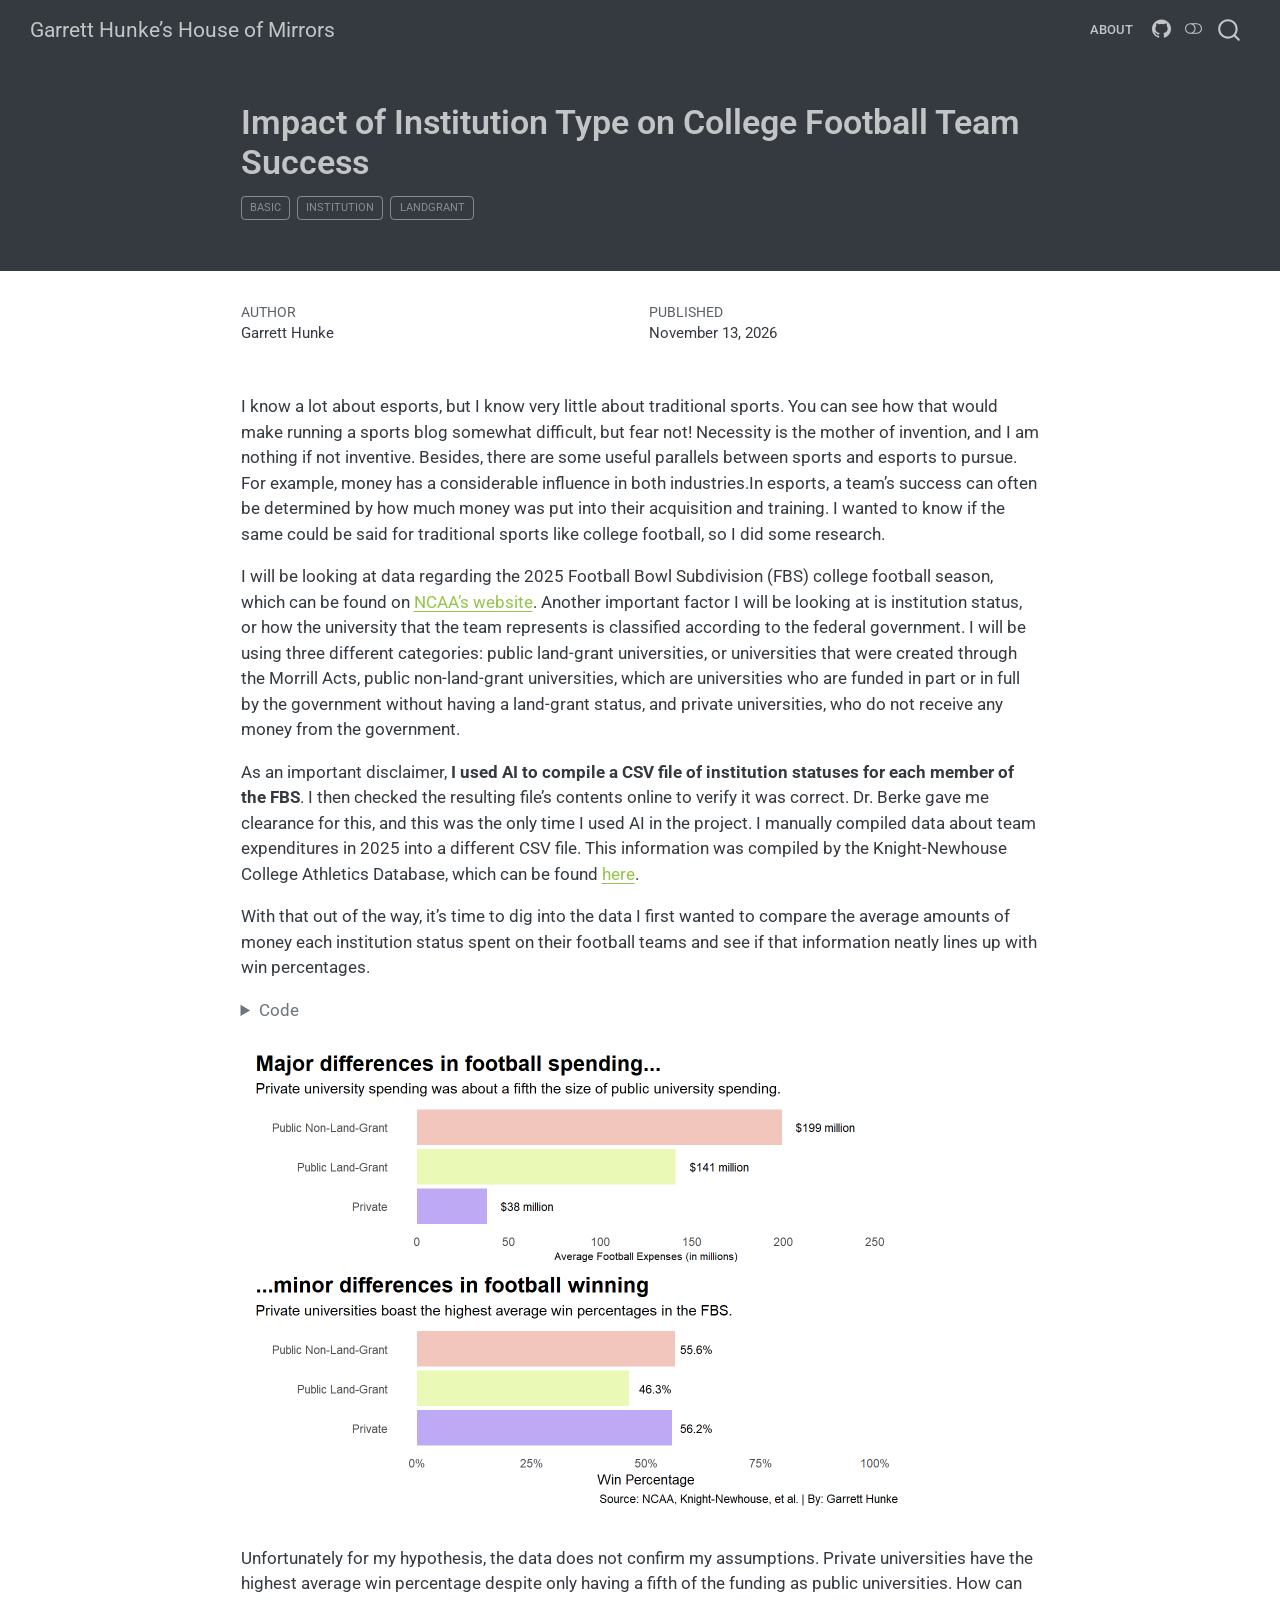
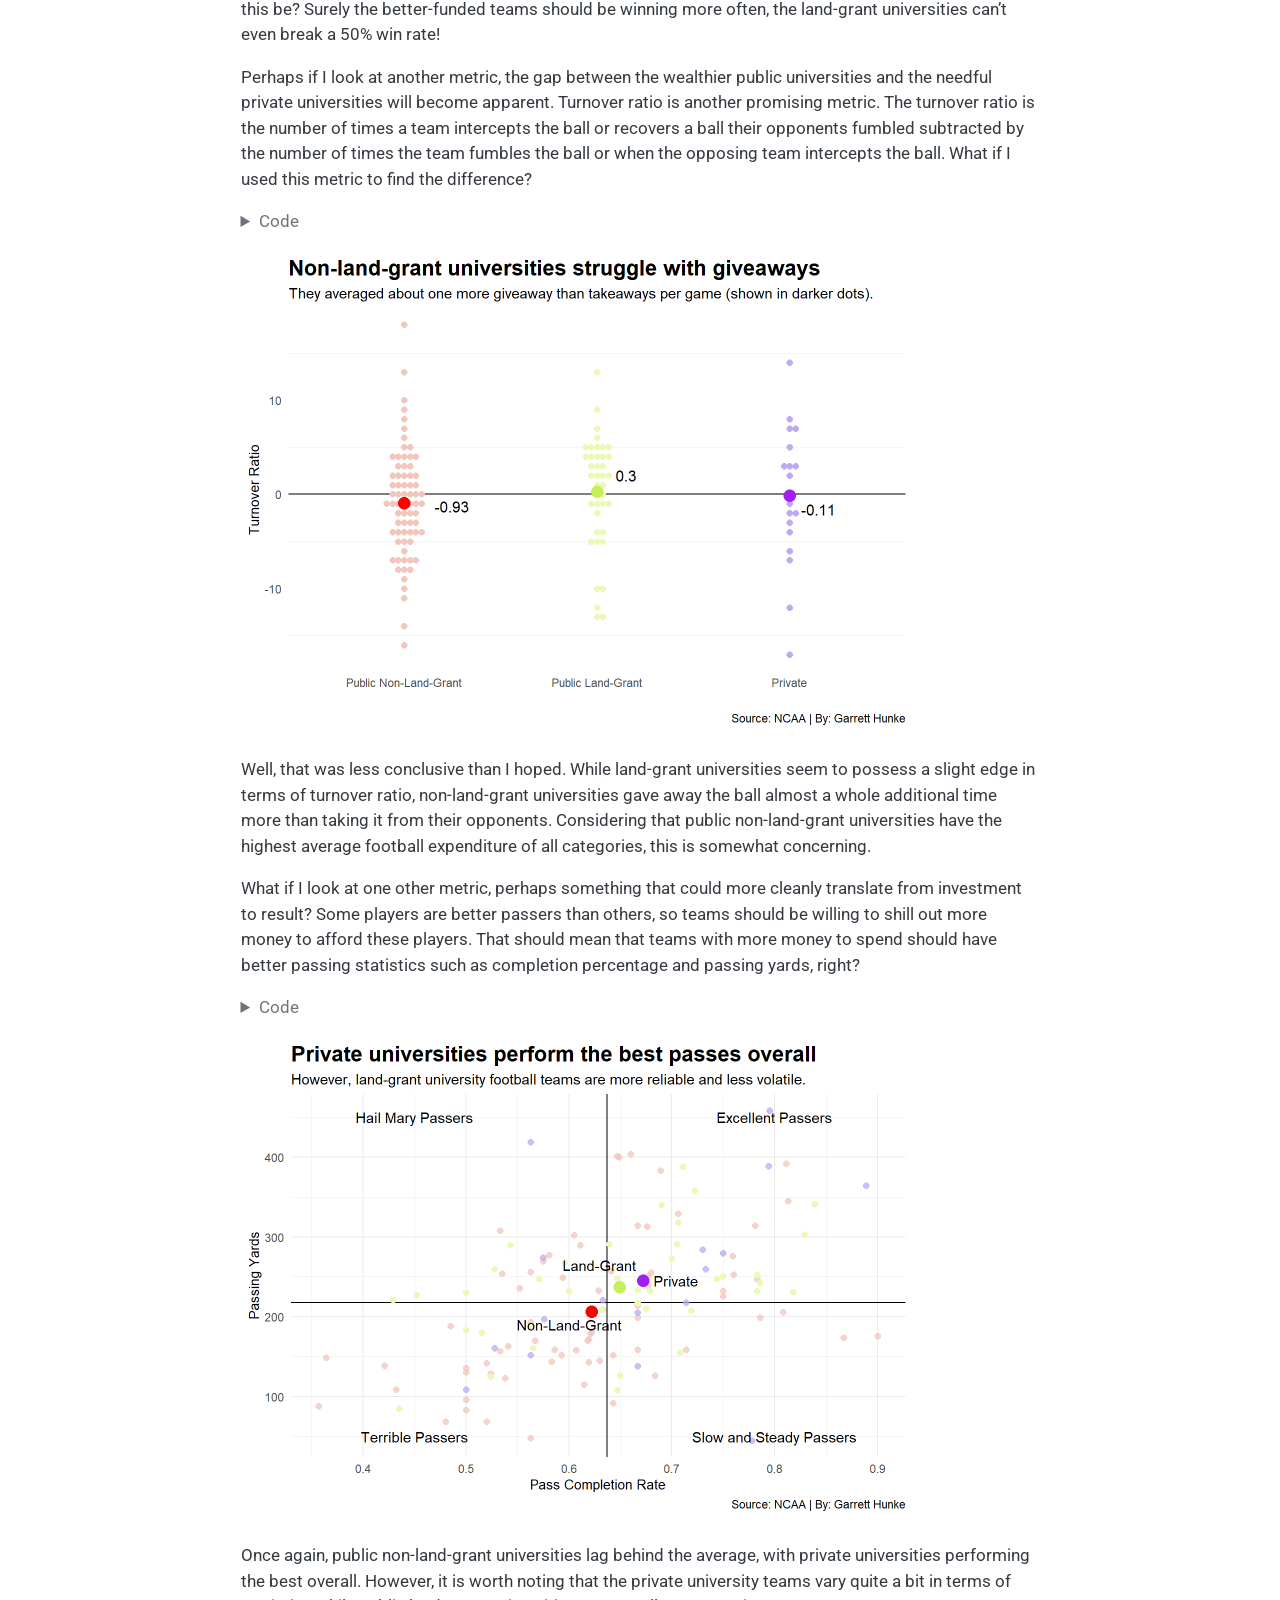
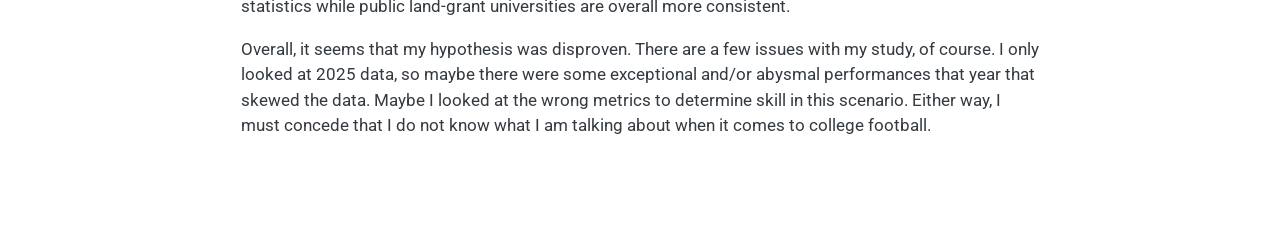
==== commit a248ceb5: "Final (For Real) IT'S HAPPENING!" ====
--- a/posts/institution-status/index.html
+++ b/posts/institution-status/index.html
@@ -379,196 +379,125 @@
 <details class="code-fold">
 <summary>Code</summary>
 <div class="code-copy-outer-scaffold"><div class="sourceCode cell-code" id="cb1"><pre class="sourceCode r code-with-copy"><code class="sourceCode r"><span id="cb1-1"><a href="#cb1-1" aria-hidden="true" tabindex="-1"></a><span class="co"># Obligatory library calls</span></span>
-<span id="cb1-2"><a href="#cb1-2" aria-hidden="true" tabindex="-1"></a><span class="fu">library</span>(tidyverse)</span></code></pre></div><button title="Copy to Clipboard" class="code-copy-button"><i class="bi"></i></button></div>
+<span id="cb1-2"><a href="#cb1-2" aria-hidden="true" tabindex="-1"></a><span class="fu">library</span>(tidyverse)</span>
+<span id="cb1-3"><a href="#cb1-3" aria-hidden="true" tabindex="-1"></a><span class="fu">library</span>(ggbeeswarm)</span>
+<span id="cb1-4"><a href="#cb1-4" aria-hidden="true" tabindex="-1"></a><span class="fu">library</span>(ggrepel)</span>
+<span id="cb1-5"><a href="#cb1-5" aria-hidden="true" tabindex="-1"></a><span class="fu">library</span>(rvest)</span>
+<span id="cb1-6"><a href="#cb1-6" aria-hidden="true" tabindex="-1"></a><span class="fu">library</span>(patchwork)</span>
+<span id="cb1-7"><a href="#cb1-7" aria-hidden="true" tabindex="-1"></a><span class="co"># Main football game data</span></span>
+<span id="cb1-8"><a href="#cb1-8" aria-hidden="true" tabindex="-1"></a>FOOTBALL <span class="ot">&lt;-</span> <span class="fu">read_csv</span>(<span class="st">"https://www.mattwaite.com/sportsdatafiles/footballlogs25.csv"</span>)</span>
+<span id="cb1-9"><a href="#cb1-9" aria-hidden="true" tabindex="-1"></a><span class="co"># Information about institution status</span></span>
+<span id="cb1-10"><a href="#cb1-10" aria-hidden="true" tabindex="-1"></a><span class="co"># Data gathered from various Wikipedia articles</span></span>
+<span id="cb1-11"><a href="#cb1-11" aria-hidden="true" tabindex="-1"></a>statuses <span class="ot">&lt;-</span> <span class="fu">read_csv</span>(<span class="st">"institution_status.csv"</span>, <span class="at">show_col_types =</span> <span class="cn">FALSE</span>)</span>
+<span id="cb1-12"><a href="#cb1-12" aria-hidden="true" tabindex="-1"></a>statuses <span class="ot">&lt;-</span> <span class="fu">rename</span>(statuses, <span class="at">team =</span> institution_name)</span>
+<span id="cb1-13"><a href="#cb1-13" aria-hidden="true" tabindex="-1"></a><span class="co"># Information about total expenses for college football teams in 2025</span></span>
+<span id="cb1-14"><a href="#cb1-14" aria-hidden="true" tabindex="-1"></a><span class="co"># Most of the data was gathered from https://knightnewhousedata.org/reports/f0f7c8b7</span></span>
+<span id="cb1-15"><a href="#cb1-15" aria-hidden="true" tabindex="-1"></a>budgets <span class="ot">&lt;-</span> <span class="fu">read_csv</span>(<span class="st">"teambudgets.csv"</span>, <span class="at">show_col_types =</span> <span class="cn">FALSE</span>)</span>
+<span id="cb1-16"><a href="#cb1-16" aria-hidden="true" tabindex="-1"></a><span class="co"># Setting up the actual dataframe</span></span>
+<span id="cb1-17"><a href="#cb1-17" aria-hidden="true" tabindex="-1"></a>allteams <span class="ot">&lt;-</span> FOOTBALL <span class="sc">|&gt;</span></span>
+<span id="cb1-18"><a href="#cb1-18" aria-hidden="true" tabindex="-1"></a>  <span class="fu">group_by</span>(team) <span class="sc">|&gt;</span></span>
+<span id="cb1-19"><a href="#cb1-19" aria-hidden="true" tabindex="-1"></a>  <span class="co"># Making turnover column</span></span>
+<span id="cb1-20"><a href="#cb1-20" aria-hidden="true" tabindex="-1"></a>  <span class="fu">mutate</span>(<span class="at">indivturnoverratio =</span> (<span class="fu">sum</span>(interceptions) <span class="sc">+</span> <span class="fu">sum</span>(opponent_fumbles_lost) <span class="sc">-</span> (<span class="fu">sum</span>(opponent_interceptions) <span class="sc">+</span> <span class="fu">sum</span>(fumbles_lost)))) <span class="sc">|&gt;</span></span>
+<span id="cb1-21"><a href="#cb1-21" aria-hidden="true" tabindex="-1"></a>  <span class="fu">mutate</span>(<span class="at">turnoverratio =</span> <span class="fu">mean</span>(indivturnoverratio)) <span class="sc">|&gt;</span></span>
+<span id="cb1-22"><a href="#cb1-22" aria-hidden="true" tabindex="-1"></a>  <span class="co"># Making win percentage column</span></span>
+<span id="cb1-23"><a href="#cb1-23" aria-hidden="true" tabindex="-1"></a>  <span class="fu">mutate</span>(<span class="at">winpct =</span> <span class="fu">sum</span>(rslt <span class="sc">==</span> <span class="st">"W"</span>) <span class="sc">/</span> <span class="fu">length</span>(rslt)) <span class="sc">|&gt;</span></span>
+<span id="cb1-24"><a href="#cb1-24" aria-hidden="true" tabindex="-1"></a>  <span class="co"># Trim the chaff</span></span>
+<span id="cb1-25"><a href="#cb1-25" aria-hidden="true" tabindex="-1"></a>  <span class="fu">select</span>(team, turnoverratio, winpct, cmp_percent, passing_yds)</span>
+<span id="cb1-26"><a href="#cb1-26" aria-hidden="true" tabindex="-1"></a><span class="co"># Put it all together</span></span>
+<span id="cb1-27"><a href="#cb1-27" aria-hidden="true" tabindex="-1"></a>allteams <span class="ot">&lt;-</span> <span class="fu">left_join</span>(allteams, statuses)</span>
+<span id="cb1-28"><a href="#cb1-28" aria-hidden="true" tabindex="-1"></a>allteams <span class="ot">&lt;-</span> <span class="fu">left_join</span>(allteams, budgets)</span>
+<span id="cb1-29"><a href="#cb1-29" aria-hidden="true" tabindex="-1"></a><span class="co"># Cull to only one instance for each team</span></span>
+<span id="cb1-30"><a href="#cb1-30" aria-hidden="true" tabindex="-1"></a>meanteams <span class="ot">&lt;-</span> allteams <span class="sc">|&gt;</span></span>
+<span id="cb1-31"><a href="#cb1-31" aria-hidden="true" tabindex="-1"></a>  <span class="fu">filter</span>(<span class="fu">row_number</span>()<span class="sc">==</span><span class="dv">1</span>)</span>
+<span id="cb1-32"><a href="#cb1-32" aria-hidden="true" tabindex="-1"></a><span class="co"># Make a unique dataframe for these upcoming charts</span></span>
+<span id="cb1-33"><a href="#cb1-33" aria-hidden="true" tabindex="-1"></a>insttypes <span class="ot">&lt;-</span> meanteams <span class="sc">|&gt;</span></span>
+<span id="cb1-34"><a href="#cb1-34" aria-hidden="true" tabindex="-1"></a>  <span class="fu">filter</span>(<span class="sc">!</span><span class="fu">is.na</span>(budget)) <span class="sc">|&gt;</span></span>
+<span id="cb1-35"><a href="#cb1-35" aria-hidden="true" tabindex="-1"></a>  <span class="fu">filter</span>(<span class="sc">!</span><span class="fu">is.na</span>(status)) <span class="sc">|&gt;</span></span>
+<span id="cb1-36"><a href="#cb1-36" aria-hidden="true" tabindex="-1"></a>  <span class="fu">filter</span>(budget <span class="sc">&gt;</span> <span class="dv">0</span>) <span class="sc">|&gt;</span></span>
+<span id="cb1-37"><a href="#cb1-37" aria-hidden="true" tabindex="-1"></a>  <span class="fu">group_by</span>(status) <span class="sc">|&gt;</span></span>
+<span id="cb1-38"><a href="#cb1-38" aria-hidden="true" tabindex="-1"></a>  <span class="fu">summarize</span>(<span class="at">meanwinpct =</span> <span class="fu">mean</span>(winpct), <span class="at">meanbudget =</span> <span class="fu">mean</span>(budget)<span class="sc">/</span><span class="dv">1000000</span>)</span>
+<span id="cb1-39"><a href="#cb1-39" aria-hidden="true" tabindex="-1"></a></span>
+<span id="cb1-40"><a href="#cb1-40" aria-hidden="true" tabindex="-1"></a>colors <span class="ot">&lt;-</span> <span class="fu">c</span>(<span class="st">"#bea9f5"</span>, <span class="st">"#eafab6"</span>, <span class="st">"#f2c6bd"</span>)</span>
+<span id="cb1-41"><a href="#cb1-41" aria-hidden="true" tabindex="-1"></a><span class="co"># First graph to compare average budgets of each institution status</span></span>
+<span id="cb1-42"><a href="#cb1-42" aria-hidden="true" tabindex="-1"></a>graph1 <span class="ot">&lt;-</span> <span class="fu">ggplot</span>() <span class="sc">+</span></span>
+<span id="cb1-43"><a href="#cb1-43" aria-hidden="true" tabindex="-1"></a>  <span class="co"># Bar chart</span></span>
+<span id="cb1-44"><a href="#cb1-44" aria-hidden="true" tabindex="-1"></a>  <span class="fu">geom_bar</span>(<span class="at">data=</span>insttypes, <span class="fu">aes</span>(<span class="at">x=</span>status, <span class="at">weight=</span>meanbudget), <span class="at">fill=</span>colors) <span class="sc">+</span> <span class="fu">ylim</span>(<span class="dv">0</span>, <span class="dv">250</span>) <span class="sc">+</span> <span class="fu">coord_flip</span>() <span class="sc">+</span></span>
+<span id="cb1-45"><a href="#cb1-45" aria-hidden="true" tabindex="-1"></a>  <span class="co"># Annotations for each bar</span></span>
+<span id="cb1-46"><a href="#cb1-46" aria-hidden="true" tabindex="-1"></a>  <span class="fu">geom_text</span>(<span class="fu">aes</span>(<span class="at">x=</span><span class="dv">3</span>, <span class="at">y=</span><span class="dv">223</span>, <span class="at">label =</span> <span class="st">"$199 million"</span>), <span class="at">size =</span> <span class="dv">3</span>) <span class="sc">+</span></span>
+<span id="cb1-47"><a href="#cb1-47" aria-hidden="true" tabindex="-1"></a>  <span class="fu">geom_text</span>(<span class="fu">aes</span>(<span class="at">x=</span><span class="dv">2</span>, <span class="at">y=</span><span class="dv">165</span>, <span class="at">label =</span> <span class="st">"$141 million"</span>), <span class="at">size =</span> <span class="dv">3</span>) <span class="sc">+</span></span>
+<span id="cb1-48"><a href="#cb1-48" aria-hidden="true" tabindex="-1"></a>  <span class="fu">geom_text</span>(<span class="fu">aes</span>(<span class="at">x=</span><span class="dv">1</span>, <span class="at">y=</span><span class="dv">60</span>, <span class="at">label =</span> <span class="st">"$38 million"</span>), <span class="at">size =</span> <span class="dv">3</span>) <span class="sc">+</span></span>
+<span id="cb1-49"><a href="#cb1-49" aria-hidden="true" tabindex="-1"></a>  <span class="co"># Title/subtitle &amp; axes formatting</span></span>
+<span id="cb1-50"><a href="#cb1-50" aria-hidden="true" tabindex="-1"></a>  <span class="fu">labs</span>(<span class="at">title=</span><span class="st">"Major differences in football spending..."</span>, <span class="at">subtitle=</span><span class="st">"Private university spending was about a fifth the size of public university spending."</span>, <span class="at">x=</span><span class="st">""</span>, <span class="at">y=</span> <span class="st">"Average Football Expenses (in millions)"</span>) <span class="sc">+</span></span>
+<span id="cb1-51"><a href="#cb1-51" aria-hidden="true" tabindex="-1"></a>  <span class="fu">scale_x_discrete</span>(<span class="at">labels=</span> <span class="fu">c</span>(<span class="st">"Private"</span>, <span class="st">"Public Land-Grant"</span>, <span class="st">"Public Non-Land-Grant"</span>)) <span class="sc">+</span></span>
+<span id="cb1-52"><a href="#cb1-52" aria-hidden="true" tabindex="-1"></a>  <span class="co"># Extra formatting</span></span>
+<span id="cb1-53"><a href="#cb1-53" aria-hidden="true" tabindex="-1"></a>  <span class="fu">theme_minimal</span>() <span class="sc">+</span> <span class="fu">theme</span>(<span class="at">panel.grid.major =</span> <span class="fu">element_blank</span>(), <span class="at">panel.grid.minor =</span> <span class="fu">element_blank</span>(), <span class="at">plot.title =</span> <span class="fu">element_text</span>(<span class="at">size =</span> <span class="dv">16</span>, <span class="at">face =</span> <span class="st">"bold"</span>), <span class="at">plot.title.position =</span> <span class="st">"plot"</span>, <span class="at">axis.title =</span> <span class="fu">element_text</span>(<span class="at">size =</span> <span class="dv">8</span>))</span>
+<span id="cb1-54"><a href="#cb1-54" aria-hidden="true" tabindex="-1"></a></span>
+<span id="cb1-55"><a href="#cb1-55" aria-hidden="true" tabindex="-1"></a><span class="co">#Second graph to compare average win percentages of each institution status</span></span>
+<span id="cb1-56"><a href="#cb1-56" aria-hidden="true" tabindex="-1"></a>graph2 <span class="ot">&lt;-</span> <span class="fu">ggplot</span>() <span class="sc">+</span></span>
+<span id="cb1-57"><a href="#cb1-57" aria-hidden="true" tabindex="-1"></a>  <span class="co"># Bar graph</span></span>
+<span id="cb1-58"><a href="#cb1-58" aria-hidden="true" tabindex="-1"></a>  <span class="fu">geom_bar</span>(<span class="at">data=</span>insttypes, <span class="fu">aes</span>(<span class="at">x=</span>status, <span class="at">weight=</span>meanwinpct), <span class="at">fill=</span>colors) <span class="sc">+</span> <span class="fu">coord_flip</span>() <span class="sc">+</span></span>
+<span id="cb1-59"><a href="#cb1-59" aria-hidden="true" tabindex="-1"></a>  <span class="co"># Annotations for each bar</span></span>
+<span id="cb1-60"><a href="#cb1-60" aria-hidden="true" tabindex="-1"></a>  <span class="fu">geom_text</span>(<span class="fu">aes</span>(<span class="at">x=</span><span class="dv">3</span>, <span class="at">y=</span>.<span class="dv">61</span>, <span class="at">label=</span><span class="st">"55.6%"</span>), <span class="at">size =</span> <span class="dv">3</span>) <span class="sc">+</span></span>
+<span id="cb1-61"><a href="#cb1-61" aria-hidden="true" tabindex="-1"></a>  <span class="fu">geom_text</span>(<span class="fu">aes</span>(<span class="at">x=</span><span class="dv">2</span>, <span class="at">y=</span>.<span class="dv">52</span>, <span class="at">label=</span><span class="st">"46.3%"</span>), <span class="at">size =</span> <span class="dv">3</span>) <span class="sc">+</span></span>
+<span id="cb1-62"><a href="#cb1-62" aria-hidden="true" tabindex="-1"></a>  <span class="fu">geom_text</span>(<span class="fu">aes</span>(<span class="at">x=</span><span class="dv">1</span>, <span class="at">y=</span>.<span class="dv">61</span>, <span class="at">label=</span><span class="st">"56.2%"</span>), <span class="at">size =</span> <span class="dv">3</span>) <span class="sc">+</span></span>
+<span id="cb1-63"><a href="#cb1-63" aria-hidden="true" tabindex="-1"></a>  <span class="co"># Title/subtitle &amp; axes formatting</span></span>
+<span id="cb1-64"><a href="#cb1-64" aria-hidden="true" tabindex="-1"></a>  <span class="fu">labs</span>(<span class="at">title=</span><span class="st">"...minor differences in football winning"</span>, <span class="at">subtitle=</span><span class="st">"Private universities boast the highest average win percentages in the FBS."</span>, <span class="at">x =</span> <span class="st">""</span>, <span class="at">y=</span><span class="st">"Win Percentage"</span>, <span class="at">caption=</span><span class="st">"Source: NCAA, Knight-Newhouse, et al. | By: Garrett Hunke"</span>) <span class="sc">+</span></span>
+<span id="cb1-65"><a href="#cb1-65" aria-hidden="true" tabindex="-1"></a>  <span class="fu">scale_x_discrete</span>(<span class="at">labels=</span> <span class="fu">c</span>(<span class="st">"Private"</span>, <span class="st">"Public Land-Grant"</span>, <span class="st">"Public Non-Land-Grant"</span>)) <span class="sc">+</span></span>
+<span id="cb1-66"><a href="#cb1-66" aria-hidden="true" tabindex="-1"></a>  <span class="fu">scale_y_continuous</span>(<span class="at">limits =</span> <span class="fu">c</span>(<span class="dv">0</span>,<span class="dv">1</span>), <span class="at">breaks =</span> <span class="fu">c</span>(<span class="fl">0.00</span>, <span class="fl">0.25</span>, <span class="fl">0.50</span>, <span class="fl">0.75</span>, <span class="fl">1.00</span>),<span class="at">labels=</span><span class="fu">c</span>(<span class="st">"0%"</span>, <span class="st">"25%"</span>, <span class="st">"50%"</span>, <span class="st">"75%"</span>, <span class="st">"100%"</span>)) <span class="sc">+</span></span>
+<span id="cb1-67"><a href="#cb1-67" aria-hidden="true" tabindex="-1"></a>  <span class="co"># Extra formatting</span></span>
+<span id="cb1-68"><a href="#cb1-68" aria-hidden="true" tabindex="-1"></a>  <span class="fu">theme_minimal</span>() <span class="sc">+</span> <span class="fu">theme</span>(<span class="at">panel.grid.major =</span> <span class="fu">element_blank</span>(), <span class="at">panel.grid.minor =</span> <span class="fu">element_blank</span>(), <span class="at">plot.title =</span> <span class="fu">element_text</span>(<span class="at">size =</span> <span class="dv">16</span>, <span class="at">face =</span> <span class="st">"bold"</span>), <span class="at">plot.title.position =</span> <span class="st">"plot"</span>, <span class="at">axis.title =</span> <span class="fu">element_text</span>(<span class="at">size=</span><span class="dv">10</span>)) </span>
+<span id="cb1-69"><a href="#cb1-69" aria-hidden="true" tabindex="-1"></a></span>
+<span id="cb1-70"><a href="#cb1-70" aria-hidden="true" tabindex="-1"></a><span class="co"># Combine using patchwork</span></span>
+<span id="cb1-71"><a href="#cb1-71" aria-hidden="true" tabindex="-1"></a>graph1 <span class="sc">/</span> graph2</span></code></pre></div><button title="Copy to Clipboard" class="code-copy-button"><i class="bi"></i></button></div>
 </details>
-<div class="cell-output cell-output-stderr">
-<pre><code>── Attaching core tidyverse packages ──────────────────────── tidyverse 2.0.0 ──
-✔ dplyr     1.2.1     ✔ readr     2.2.0
-✔ forcats   1.0.1     ✔ stringr   1.6.0
-✔ ggplot2   4.0.3     ✔ tibble    3.3.1
-✔ lubridate 1.9.5     ✔ tidyr     1.3.2
-✔ purrr     1.2.2     
-── Conflicts ────────────────────────────────────────── tidyverse_conflicts() ──
-✖ dplyr::filter() masks stats::filter()
-✖ dplyr::lag()    masks stats::lag()
-ℹ Use the conflicted package (&lt;http://conflicted.r-lib.org/&gt;) to force all conflicts to become errors</code></pre>
+<div class="cell-output-display">
+<div>
+<figure class="figure">
+<p><img src="index_files/figure-html/unnamed-chunk-1-1.png" class="img-fluid figure-img" width="672"></p>
+</figure>
 </div>
-<details class="code-fold">
-<summary>Code</summary>
-<div class="code-copy-outer-scaffold"><div class="sourceCode cell-code" id="cb3"><pre class="sourceCode r code-with-copy"><code class="sourceCode r"><span id="cb3-1"><a href="#cb3-1" aria-hidden="true" tabindex="-1"></a><span class="fu">library</span>(ggbeeswarm)</span>
-<span id="cb3-2"><a href="#cb3-2" aria-hidden="true" tabindex="-1"></a><span class="fu">library</span>(ggrepel)</span>
-<span id="cb3-3"><a href="#cb3-3" aria-hidden="true" tabindex="-1"></a><span class="fu">library</span>(rvest)</span></code></pre></div><button title="Copy to Clipboard" class="code-copy-button"><i class="bi"></i></button></div>
-</details>
-<div class="cell-output cell-output-stderr">
-<pre><code>
-Attaching package: 'rvest'
-
-The following object is masked from 'package:readr':
-
-    guess_encoding</code></pre>
 </div>
-<details class="code-fold">
-<summary>Code</summary>
-<div class="code-copy-outer-scaffold"><div class="sourceCode cell-code" id="cb5"><pre class="sourceCode r code-with-copy"><code class="sourceCode r"><span id="cb5-1"><a href="#cb5-1" aria-hidden="true" tabindex="-1"></a><span class="fu">library</span>(patchwork)</span>
-<span id="cb5-2"><a href="#cb5-2" aria-hidden="true" tabindex="-1"></a><span class="co"># Main football game data</span></span>
-<span id="cb5-3"><a href="#cb5-3" aria-hidden="true" tabindex="-1"></a>FOOTBALL <span class="ot">&lt;-</span> <span class="fu">read_csv</span>(<span class="st">"https://www.mattwaite.com/sportsdatafiles/footballlogs25.csv"</span>)</span></code></pre></div><button title="Copy to Clipboard" class="code-copy-button"><i class="bi"></i></button></div>
-</details>
-<div class="cell-output cell-output-stderr">
-<pre><code>Rows: 1742 Columns: 73
-── Column specification ────────────────────────────────────────────────────────
-Delimiter: ","
-chr   (7): home_away, team_full, opponent, rslt, team_url, team, conference
-dbl  (63): game_number, team_pts, opponent_pts, cmp, passing_att, cmp_percen...
-lgl   (2): ot, bowl
-date  (1): date
-
-ℹ Use `spec()` to retrieve the full column specification for this data.
-ℹ Specify the column types or set `show_col_types = FALSE` to quiet this message.</code></pre>
-</div>
-<details class="code-fold">
-<summary>Code</summary>
-<div class="code-copy-outer-scaffold"><div class="sourceCode cell-code" id="cb7"><pre class="sourceCode r code-with-copy"><code class="sourceCode r"><span id="cb7-1"><a href="#cb7-1" aria-hidden="true" tabindex="-1"></a><span class="co"># Information about institution status</span></span>
-<span id="cb7-2"><a href="#cb7-2" aria-hidden="true" tabindex="-1"></a><span class="co"># Data gathered from various Wikipedia articles</span></span>
-<span id="cb7-3"><a href="#cb7-3" aria-hidden="true" tabindex="-1"></a>statuses <span class="ot">&lt;-</span> <span class="fu">read_csv</span>(<span class="st">"institution_status.csv"</span>)</span></code></pre></div><button title="Copy to Clipboard" class="code-copy-button"><i class="bi"></i></button></div>
-</details>
-<div class="cell-output cell-output-stderr">
-<pre><code>Rows: 129 Columns: 2
-── Column specification ────────────────────────────────────────────────────────
-Delimiter: ","
-chr (2): institution_name, status
-
-ℹ Use `spec()` to retrieve the full column specification for this data.
-ℹ Specify the column types or set `show_col_types = FALSE` to quiet this message.</code></pre>
-</div>
-<details class="code-fold">
-<summary>Code</summary>
-<div class="code-copy-outer-scaffold"><div class="sourceCode cell-code" id="cb9"><pre class="sourceCode r code-with-copy"><code class="sourceCode r"><span id="cb9-1"><a href="#cb9-1" aria-hidden="true" tabindex="-1"></a>statuses <span class="ot">&lt;-</span> <span class="fu">rename</span>(statuses, <span class="at">team =</span> institution_name)</span>
-<span id="cb9-2"><a href="#cb9-2" aria-hidden="true" tabindex="-1"></a><span class="co"># Information about total expenses for college football teams in 2025</span></span>
-<span id="cb9-3"><a href="#cb9-3" aria-hidden="true" tabindex="-1"></a><span class="co"># Most of the data was gathered from https://knightnewhousedata.org/reports/f0f7c8b7</span></span>
-<span id="cb9-4"><a href="#cb9-4" aria-hidden="true" tabindex="-1"></a>budgets <span class="ot">&lt;-</span> <span class="fu">read_csv</span>(<span class="st">"teambudgets.csv"</span>)</span></code></pre></div><button title="Copy to Clipboard" class="code-copy-button"><i class="bi"></i></button></div>
-</details>
-<div class="cell-output cell-output-stderr">
-<pre><code>Rows: 136 Columns: 2
-── Column specification ────────────────────────────────────────────────────────
-Delimiter: ","
-chr (1): team
-dbl (1): budget
-
-ℹ Use `spec()` to retrieve the full column specification for this data.
-ℹ Specify the column types or set `show_col_types = FALSE` to quiet this message.</code></pre>
-</div>
-<details class="code-fold">
-<summary>Code</summary>
-<div class="code-copy-outer-scaffold"><div class="sourceCode cell-code" id="cb11"><pre class="sourceCode r code-with-copy"><code class="sourceCode r"><span id="cb11-1"><a href="#cb11-1" aria-hidden="true" tabindex="-1"></a><span class="co"># Setting up the actual dataframe</span></span>
-<span id="cb11-2"><a href="#cb11-2" aria-hidden="true" tabindex="-1"></a>allteams <span class="ot">&lt;-</span> FOOTBALL <span class="sc">|&gt;</span></span>
-<span id="cb11-3"><a href="#cb11-3" aria-hidden="true" tabindex="-1"></a>  <span class="fu">group_by</span>(team) <span class="sc">|&gt;</span></span>
-<span id="cb11-4"><a href="#cb11-4" aria-hidden="true" tabindex="-1"></a>  <span class="co"># Making turnover column</span></span>
-<span id="cb11-5"><a href="#cb11-5" aria-hidden="true" tabindex="-1"></a>  <span class="fu">mutate</span>(<span class="at">indivturnoverratio =</span> (<span class="fu">sum</span>(interceptions) <span class="sc">+</span> <span class="fu">sum</span>(opponent_fumbles_lost) <span class="sc">-</span> (<span class="fu">sum</span>(opponent_interceptions) <span class="sc">+</span> <span class="fu">sum</span>(fumbles_lost)))) <span class="sc">|&gt;</span></span>
-<span id="cb11-6"><a href="#cb11-6" aria-hidden="true" tabindex="-1"></a>  <span class="fu">mutate</span>(<span class="at">turnoverratio =</span> <span class="fu">mean</span>(indivturnoverratio)) <span class="sc">|&gt;</span></span>
-<span id="cb11-7"><a href="#cb11-7" aria-hidden="true" tabindex="-1"></a>  <span class="co"># Making win percentage column</span></span>
-<span id="cb11-8"><a href="#cb11-8" aria-hidden="true" tabindex="-1"></a>  <span class="fu">mutate</span>(<span class="at">winpct =</span> <span class="fu">sum</span>(rslt <span class="sc">==</span> <span class="st">"W"</span>) <span class="sc">/</span> <span class="fu">length</span>(rslt)) <span class="sc">|&gt;</span></span>
-<span id="cb11-9"><a href="#cb11-9" aria-hidden="true" tabindex="-1"></a>  <span class="co"># Trim the chaff</span></span>
-<span id="cb11-10"><a href="#cb11-10" aria-hidden="true" tabindex="-1"></a>  <span class="fu">select</span>(team, turnoverratio, winpct, cmp_percent, passing_yds)</span>
-<span id="cb11-11"><a href="#cb11-11" aria-hidden="true" tabindex="-1"></a><span class="co"># Put it all together</span></span>
-<span id="cb11-12"><a href="#cb11-12" aria-hidden="true" tabindex="-1"></a>allteams <span class="ot">&lt;-</span> <span class="fu">left_join</span>(allteams, statuses)</span></code></pre></div><button title="Copy to Clipboard" class="code-copy-button"><i class="bi"></i></button></div>
-</details>
-<div class="cell-output cell-output-stderr">
-<pre><code>Joining with `by = join_by(team)`</code></pre>
-</div>
-<details class="code-fold">
-<summary>Code</summary>
-<div class="code-copy-outer-scaffold"><div class="sourceCode cell-code" id="cb13"><pre class="sourceCode r code-with-copy"><code class="sourceCode r"><span id="cb13-1"><a href="#cb13-1" aria-hidden="true" tabindex="-1"></a>allteams <span class="ot">&lt;-</span> <span class="fu">left_join</span>(allteams, budgets)</span></code></pre></div><button title="Copy to Clipboard" class="code-copy-button"><i class="bi"></i></button></div>
-</details>
-<div class="cell-output cell-output-stderr">
-<pre><code>Joining with `by = join_by(team)`</code></pre>
-</div>
-<details class="code-fold">
-<summary>Code</summary>
-<div class="code-copy-outer-scaffold"><div class="sourceCode cell-code" id="cb15"><pre class="sourceCode r code-with-copy"><code class="sourceCode r"><span id="cb15-1"><a href="#cb15-1" aria-hidden="true" tabindex="-1"></a><span class="co"># Cull to only one instance for each team</span></span>
-<span id="cb15-2"><a href="#cb15-2" aria-hidden="true" tabindex="-1"></a>meanteams <span class="ot">&lt;-</span> allteams <span class="sc">|&gt;</span></span>
-<span id="cb15-3"><a href="#cb15-3" aria-hidden="true" tabindex="-1"></a>  <span class="fu">filter</span>(<span class="fu">row_number</span>()<span class="sc">==</span><span class="dv">1</span>)</span>
-<span id="cb15-4"><a href="#cb15-4" aria-hidden="true" tabindex="-1"></a><span class="co"># Make a unique dataframe for these upcoming charts</span></span>
-<span id="cb15-5"><a href="#cb15-5" aria-hidden="true" tabindex="-1"></a>insttypes <span class="ot">&lt;-</span> meanteams <span class="sc">|&gt;</span></span>
-<span id="cb15-6"><a href="#cb15-6" aria-hidden="true" tabindex="-1"></a>  <span class="fu">filter</span>(<span class="sc">!</span><span class="fu">is.na</span>(budget)) <span class="sc">|&gt;</span></span>
-<span id="cb15-7"><a href="#cb15-7" aria-hidden="true" tabindex="-1"></a>  <span class="fu">filter</span>(<span class="sc">!</span><span class="fu">is.na</span>(status)) <span class="sc">|&gt;</span></span>
-<span id="cb15-8"><a href="#cb15-8" aria-hidden="true" tabindex="-1"></a>  <span class="fu">filter</span>(budget <span class="sc">&gt;</span> <span class="dv">0</span>) <span class="sc">|&gt;</span></span>
-<span id="cb15-9"><a href="#cb15-9" aria-hidden="true" tabindex="-1"></a>  <span class="fu">group_by</span>(status) <span class="sc">|&gt;</span></span>
-<span id="cb15-10"><a href="#cb15-10" aria-hidden="true" tabindex="-1"></a>  <span class="fu">summarize</span>(<span class="at">meanwinpct =</span> <span class="fu">mean</span>(winpct), <span class="at">meanbudget =</span> <span class="fu">mean</span>(budget)<span class="sc">/</span><span class="dv">10000000</span>)</span>
-<span id="cb15-11"><a href="#cb15-11" aria-hidden="true" tabindex="-1"></a></span>
-<span id="cb15-12"><a href="#cb15-12" aria-hidden="true" tabindex="-1"></a><span class="co"># First graph to compare average budgets of each institution status</span></span>
-<span id="cb15-13"><a href="#cb15-13" aria-hidden="true" tabindex="-1"></a>graph1 <span class="ot">&lt;-</span> <span class="fu">ggplot</span>() <span class="sc">+</span></span>
-<span id="cb15-14"><a href="#cb15-14" aria-hidden="true" tabindex="-1"></a>  <span class="co"># Bar chart</span></span>
-<span id="cb15-15"><a href="#cb15-15" aria-hidden="true" tabindex="-1"></a>  <span class="fu">geom_bar</span>(<span class="at">data=</span>insttypes, <span class="fu">aes</span>(<span class="at">x=</span>status, <span class="at">weight=</span>meanbudget), <span class="at">fill=</span>colors) <span class="sc">+</span> <span class="fu">ylim</span>(<span class="dv">0</span>, <span class="dv">25</span>) <span class="sc">+</span> <span class="fu">coord_flip</span>() <span class="sc">+</span></span>
-<span id="cb15-16"><a href="#cb15-16" aria-hidden="true" tabindex="-1"></a>  <span class="co"># Annotations for each bar</span></span>
-<span id="cb15-17"><a href="#cb15-17" aria-hidden="true" tabindex="-1"></a>  <span class="fu">geom_text</span>(<span class="fu">aes</span>(<span class="at">x=</span><span class="dv">3</span>, <span class="at">y=</span><span class="dv">22</span>, <span class="at">label =</span> <span class="st">"$19.9 million"</span>), <span class="at">size =</span> <span class="dv">3</span>) <span class="sc">+</span></span>
-<span id="cb15-18"><a href="#cb15-18" aria-hidden="true" tabindex="-1"></a>  <span class="fu">geom_text</span>(<span class="fu">aes</span>(<span class="at">x=</span><span class="dv">2</span>, <span class="at">y=</span><span class="fl">16.5</span>, <span class="at">label =</span> <span class="st">"$14.1 million"</span>), <span class="at">size =</span> <span class="dv">3</span>) <span class="sc">+</span></span>
-<span id="cb15-19"><a href="#cb15-19" aria-hidden="true" tabindex="-1"></a>  <span class="fu">geom_text</span>(<span class="fu">aes</span>(<span class="at">x=</span><span class="dv">1</span>, <span class="at">y=</span><span class="dv">6</span>, <span class="at">label =</span> <span class="st">"$3.8 million"</span>), <span class="at">size =</span> <span class="dv">3</span>) <span class="sc">+</span></span>
-<span id="cb15-20"><a href="#cb15-20" aria-hidden="true" tabindex="-1"></a>  <span class="co"># Title/subtitle &amp; axes formatting</span></span>
-<span id="cb15-21"><a href="#cb15-21" aria-hidden="true" tabindex="-1"></a>  <span class="fu">labs</span>(<span class="at">title=</span><span class="st">"Major differences in football spending..."</span>, <span class="at">subtitle=</span><span class="st">"Private university spending was about a fifth the size of public university spending."</span>, <span class="at">x=</span><span class="st">""</span>, <span class="at">y=</span> <span class="st">"Average Football Expenses (in millions)"</span>) <span class="sc">+</span></span>
-<span id="cb15-22"><a href="#cb15-22" aria-hidden="true" tabindex="-1"></a>  <span class="fu">scale_x_discrete</span>(<span class="at">labels=</span> <span class="fu">c</span>(<span class="st">"Private"</span>, <span class="st">"Public Land-Grant"</span>, <span class="st">"Public Non-Land-Grant"</span>)) <span class="sc">+</span></span>
-<span id="cb15-23"><a href="#cb15-23" aria-hidden="true" tabindex="-1"></a>  <span class="co"># Extra formatting</span></span>
-<span id="cb15-24"><a href="#cb15-24" aria-hidden="true" tabindex="-1"></a>  <span class="fu">theme_minimal</span>() <span class="sc">+</span> <span class="fu">theme</span>(<span class="at">panel.grid.major =</span> <span class="fu">element_blank</span>(), <span class="at">panel.grid.minor =</span> <span class="fu">element_blank</span>(), <span class="at">plot.title =</span> <span class="fu">element_text</span>(<span class="at">size =</span> <span class="dv">16</span>, <span class="at">face =</span> <span class="st">"bold"</span>), <span class="at">plot.title.position =</span> <span class="st">"plot"</span>, <span class="at">axis.title =</span> <span class="fu">element_text</span>(<span class="at">size =</span> <span class="dv">8</span>))</span>
-<span id="cb15-25"><a href="#cb15-25" aria-hidden="true" tabindex="-1"></a></span>
-<span id="cb15-26"><a href="#cb15-26" aria-hidden="true" tabindex="-1"></a><span class="co">#Second graph to compare average win percentages of each institution status</span></span>
-<span id="cb15-27"><a href="#cb15-27" aria-hidden="true" tabindex="-1"></a>graph2 <span class="ot">&lt;-</span> <span class="fu">ggplot</span>() <span class="sc">+</span></span>
-<span id="cb15-28"><a href="#cb15-28" aria-hidden="true" tabindex="-1"></a>  <span class="co"># Bar graph</span></span>
-<span id="cb15-29"><a href="#cb15-29" aria-hidden="true" tabindex="-1"></a>  <span class="fu">geom_bar</span>(<span class="at">data=</span>insttypes, <span class="fu">aes</span>(<span class="at">x=</span>status, <span class="at">weight=</span>meanwinpct), <span class="at">fill=</span>colors) <span class="sc">+</span> <span class="fu">ylim</span>(<span class="dv">0</span>, <span class="dv">1</span>) <span class="sc">+</span> <span class="fu">coord_flip</span>() <span class="sc">+</span></span>
-<span id="cb15-30"><a href="#cb15-30" aria-hidden="true" tabindex="-1"></a>  <span class="co"># Annotations for each bar</span></span>
-<span id="cb15-31"><a href="#cb15-31" aria-hidden="true" tabindex="-1"></a>  <span class="fu">geom_text</span>(<span class="fu">aes</span>(<span class="at">x=</span><span class="dv">3</span>, <span class="at">y=</span>.<span class="dv">61</span>, <span class="at">label=</span><span class="st">"55.6%"</span>), <span class="at">size =</span> <span class="dv">3</span>) <span class="sc">+</span></span>
-<span id="cb15-32"><a href="#cb15-32" aria-hidden="true" tabindex="-1"></a>  <span class="fu">geom_text</span>(<span class="fu">aes</span>(<span class="at">x=</span><span class="dv">2</span>, <span class="at">y=</span>.<span class="dv">52</span>, <span class="at">label=</span><span class="st">"46.3%"</span>), <span class="at">size =</span> <span class="dv">3</span>) <span class="sc">+</span></span>
-<span id="cb15-33"><a href="#cb15-33" aria-hidden="true" tabindex="-1"></a>  <span class="fu">geom_text</span>(<span class="fu">aes</span>(<span class="at">x=</span><span class="dv">1</span>, <span class="at">y=</span>.<span class="dv">61</span>, <span class="at">label=</span><span class="st">"56.2%"</span>), <span class="at">size =</span> <span class="dv">3</span>) <span class="sc">+</span></span>
-<span id="cb15-34"><a href="#cb15-34" aria-hidden="true" tabindex="-1"></a>  <span class="co"># Title/subtitle &amp; axes formatting</span></span>
-<span id="cb15-35"><a href="#cb15-35" aria-hidden="true" tabindex="-1"></a>  <span class="fu">labs</span>(<span class="at">title=</span><span class="st">"...minor differences in football winning"</span>, <span class="at">subtitle=</span><span class="st">"Private universities boast the highest average win percentages in the FBS."</span>, <span class="at">x =</span> <span class="st">""</span>, <span class="at">y=</span><span class="st">"Win Percentage"</span>, <span class="at">caption=</span><span class="st">"Source: NCAA, Knight-Newhouse, et al. | By: Garrett Hunke"</span>) <span class="sc">+</span></span>
-<span id="cb15-36"><a href="#cb15-36" aria-hidden="true" tabindex="-1"></a>  <span class="fu">scale_x_discrete</span>(<span class="at">labels=</span> <span class="fu">c</span>(<span class="st">"Private"</span>, <span class="st">"Public Land-Grant"</span>, <span class="st">"Public Non-Land-Grant"</span>)) <span class="sc">+</span></span>
-<span id="cb15-37"><a href="#cb15-37" aria-hidden="true" tabindex="-1"></a>  <span class="co"># Why doesn't this one work??</span></span>
-<span id="cb15-38"><a href="#cb15-38" aria-hidden="true" tabindex="-1"></a>  <span class="co"># scale_y_discrete(labels=c("0.00" = "0%","0.25" = "25%","0.50" = "50%","0.75" = "75%", "1.00" = "100%")) +</span></span>
-<span id="cb15-39"><a href="#cb15-39" aria-hidden="true" tabindex="-1"></a>  <span class="co"># Extra formatting</span></span>
-<span id="cb15-40"><a href="#cb15-40" aria-hidden="true" tabindex="-1"></a>  <span class="fu">theme_minimal</span>() <span class="sc">+</span> <span class="fu">theme</span>(<span class="at">panel.grid.major =</span> <span class="fu">element_blank</span>(), <span class="at">panel.grid.minor =</span> <span class="fu">element_blank</span>(), <span class="at">plot.title =</span> <span class="fu">element_text</span>(<span class="at">size =</span> <span class="dv">16</span>, <span class="at">face =</span> <span class="st">"bold"</span>), <span class="at">plot.title.position =</span> <span class="st">"plot"</span>, <span class="at">axis.title =</span> <span class="fu">element_text</span>(<span class="at">size=</span><span class="dv">10</span>)) </span>
-<span id="cb15-41"><a href="#cb15-41" aria-hidden="true" tabindex="-1"></a></span>
-<span id="cb15-42"><a href="#cb15-42" aria-hidden="true" tabindex="-1"></a><span class="co"># Combine using patchwork</span></span>
-<span id="cb15-43"><a href="#cb15-43" aria-hidden="true" tabindex="-1"></a><span class="co">#graph1 / graph2</span></span></code></pre></div><button title="Copy to Clipboard" class="code-copy-button"><i class="bi"></i></button></div>
-</details>
 </div>
 <p>Unfortunately for my hypothesis, the data does not confirm my assumptions. Private universities have the highest average win percentage despite only having a fifth of the funding as public universities. How can this be? Surely the better-funded teams should be winning more often, the land-grant universities can’t even break a 50% win rate!</p>
 <p>Perhaps if I look at another metric, the gap between the wealthier public universities and the needful private universities will become apparent. Turnover ratio is another promising metric. The turnover ratio is the number of times a team intercepts the ball or recovers a ball their opponents fumbled subtracted by the number of times the team fumbles the ball or when the opposing team intercepts the ball. What if I used this metric to find the difference?</p>
 <div class="cell">
 <details class="code-fold">
 <summary>Code</summary>
-<div class="code-copy-outer-scaffold"><div class="sourceCode cell-code" id="cb16"><pre class="sourceCode r code-with-copy"><code class="sourceCode r"><span id="cb16-1"><a href="#cb16-1" aria-hidden="true" tabindex="-1"></a><span class="co"># Setting up these institution status-specific dataframes for use in both</span></span>
-<span id="cb16-2"><a href="#cb16-2" aria-hidden="true" tabindex="-1"></a><span class="co"># this upcoming chart and the next chart as well</span></span>
-<span id="cb16-3"><a href="#cb16-3" aria-hidden="true" tabindex="-1"></a>nonland <span class="ot">&lt;-</span> meanteams <span class="sc">|&gt;</span></span>
-<span id="cb16-4"><a href="#cb16-4" aria-hidden="true" tabindex="-1"></a>  <span class="fu">filter</span>(status <span class="sc">==</span> <span class="st">"public non-land-grant university"</span>)</span>
-<span id="cb16-5"><a href="#cb16-5" aria-hidden="true" tabindex="-1"></a>landgrant <span class="ot">&lt;-</span> meanteams <span class="sc">|&gt;</span></span>
-<span id="cb16-6"><a href="#cb16-6" aria-hidden="true" tabindex="-1"></a>  <span class="fu">filter</span>(status <span class="sc">==</span> <span class="st">"public land-grant university"</span>)</span>
-<span id="cb16-7"><a href="#cb16-7" aria-hidden="true" tabindex="-1"></a>private <span class="ot">&lt;-</span> meanteams <span class="sc">|&gt;</span></span>
-<span id="cb16-8"><a href="#cb16-8" aria-hidden="true" tabindex="-1"></a>  <span class="fu">filter</span>(status <span class="sc">==</span> <span class="st">"private university"</span>)</span>
-<span id="cb16-9"><a href="#cb16-9" aria-hidden="true" tabindex="-1"></a></span>
-<span id="cb16-10"><a href="#cb16-10" aria-hidden="true" tabindex="-1"></a><span class="co"># These are for overall means of each status</span></span>
-<span id="cb16-11"><a href="#cb16-11" aria-hidden="true" tabindex="-1"></a>nonlandindiv <span class="ot">&lt;-</span> <span class="fu">data.frame</span>(<span class="at">indivstatus =</span> <span class="st">"public non-land-grant university"</span>, <span class="at">indivratio =</span> <span class="fu">mean</span>(nonland<span class="sc">$</span>turnoverratio), <span class="at">indivcmp =</span> <span class="fu">mean</span>(nonland<span class="sc">$</span>cmp_percent), <span class="at">indivpass =</span> <span class="fu">mean</span>(nonland<span class="sc">$</span>passing_yds))</span>
-<span id="cb16-12"><a href="#cb16-12" aria-hidden="true" tabindex="-1"></a>landgrantindiv <span class="ot">&lt;-</span> <span class="fu">data.frame</span>(<span class="at">indivstatus =</span> <span class="st">"public land-grant university"</span>, <span class="at">indivratio =</span> <span class="fu">mean</span>(landgrant<span class="sc">$</span>turnoverratio), <span class="at">indivcmp =</span> <span class="fu">mean</span>(landgrant<span class="sc">$</span>cmp_percent), <span class="at">indivpass =</span> <span class="fu">mean</span>(landgrant<span class="sc">$</span>passing_yds))</span>
-<span id="cb16-13"><a href="#cb16-13" aria-hidden="true" tabindex="-1"></a>privateindiv <span class="ot">&lt;-</span> <span class="fu">data.frame</span>(<span class="at">indivstatus =</span> <span class="st">"private university"</span>, <span class="at">indivratio =</span> <span class="fu">mean</span>(private<span class="sc">$</span>turnoverratio), <span class="at">indivcmp =</span> <span class="fu">mean</span>(private<span class="sc">$</span>cmp_percent), <span class="at">indivpass =</span> <span class="fu">mean</span>(private<span class="sc">$</span>passing_yds))</span>
-<span id="cb16-14"><a href="#cb16-14" aria-hidden="true" tabindex="-1"></a></span>
-<span id="cb16-15"><a href="#cb16-15" aria-hidden="true" tabindex="-1"></a><span class="co"># Beeswarm plot</span></span>
-<span id="cb16-16"><a href="#cb16-16" aria-hidden="true" tabindex="-1"></a><span class="fu">ggplot</span>() <span class="sc">+</span></span>
-<span id="cb16-17"><a href="#cb16-17" aria-hidden="true" tabindex="-1"></a>  <span class="co"># Line to mark a turnover ratio of 0</span></span>
-<span id="cb16-18"><a href="#cb16-18" aria-hidden="true" tabindex="-1"></a>  <span class="fu">geom_hline</span>(<span class="at">yintercept=</span><span class="dv">0</span>) <span class="sc">+</span></span>
-<span id="cb16-19"><a href="#cb16-19" aria-hidden="true" tabindex="-1"></a>  <span class="co"># Individual team plotting</span></span>
-<span id="cb16-20"><a href="#cb16-20" aria-hidden="true" tabindex="-1"></a>  <span class="fu">geom_beeswarm</span>(<span class="at">data=</span>nonland, <span class="fu">aes</span>(<span class="at">x=</span><span class="fu">reorder</span>(status, turnoverratio), <span class="at">y=</span>turnoverratio), <span class="at">color =</span> <span class="st">"#f2c6bd"</span>, <span class="at">size =</span> <span class="dv">2</span>) <span class="sc">+</span></span>
-<span id="cb16-21"><a href="#cb16-21" aria-hidden="true" tabindex="-1"></a>  <span class="fu">geom_beeswarm</span>(<span class="at">data=</span>landgrant, <span class="fu">aes</span>(<span class="at">x=</span><span class="fu">reorder</span>(status, turnoverratio), <span class="at">y=</span>turnoverratio), <span class="at">color =</span> <span class="st">"#eafab6"</span>, <span class="at">size =</span> <span class="dv">2</span>) <span class="sc">+</span></span>
-<span id="cb16-22"><a href="#cb16-22" aria-hidden="true" tabindex="-1"></a>  <span class="fu">geom_beeswarm</span>(<span class="at">data=</span>private, <span class="fu">aes</span>(<span class="at">x=</span><span class="fu">reorder</span>(status, turnoverratio), <span class="at">y=</span>turnoverratio), <span class="at">color =</span> <span class="st">"#bea9f5"</span>, <span class="at">size =</span> <span class="dv">2</span>) <span class="sc">+</span></span>
-<span id="cb16-23"><a href="#cb16-23" aria-hidden="true" tabindex="-1"></a>  <span class="co"># Plotting averages per institution type</span></span>
-<span id="cb16-24"><a href="#cb16-24" aria-hidden="true" tabindex="-1"></a>  <span class="fu">geom_beeswarm</span>(<span class="at">data=</span>nonlandindiv, <span class="fu">aes</span>(<span class="at">x=</span>indivstatus, <span class="at">y=</span>indivratio), <span class="at">color=</span><span class="st">"red"</span>, <span class="at">size=</span><span class="dv">4</span>) <span class="sc">+</span></span>
-<span id="cb16-25"><a href="#cb16-25" aria-hidden="true" tabindex="-1"></a>  <span class="fu">geom_beeswarm</span>(<span class="at">data=</span>landgrantindiv, <span class="fu">aes</span>(<span class="at">x=</span>indivstatus, <span class="at">y=</span>indivratio), <span class="at">color=</span><span class="st">"#c6f05b"</span>, <span class="at">size=</span><span class="dv">4</span>) <span class="sc">+</span></span>
-<span id="cb16-26"><a href="#cb16-26" aria-hidden="true" tabindex="-1"></a>  <span class="fu">geom_beeswarm</span>(<span class="at">data=</span>privateindiv, <span class="fu">aes</span>(<span class="at">x=</span>indivstatus, <span class="at">y=</span>indivratio), <span class="at">color=</span><span class="st">"purple"</span>, <span class="at">size=</span><span class="dv">4</span>) <span class="sc">+</span></span>
-<span id="cb16-27"><a href="#cb16-27" aria-hidden="true" tabindex="-1"></a>  <span class="co"># Annotations for averages</span></span>
-<span id="cb16-28"><a href="#cb16-28" aria-hidden="true" tabindex="-1"></a>  <span class="fu">geom_text</span>(<span class="fu">aes</span>(<span class="at">x=</span><span class="fl">1.25</span>, <span class="at">y=</span><span class="sc">-</span><span class="fl">1.25</span>, <span class="at">label=</span><span class="st">"-0.93"</span>), <span class="at">size =</span> <span class="dv">4</span>) <span class="sc">+</span></span>
-<span id="cb16-29"><a href="#cb16-29" aria-hidden="true" tabindex="-1"></a>  <span class="fu">geom_text</span>(<span class="fu">aes</span>(<span class="at">x=</span><span class="fl">2.15</span>, <span class="at">y=</span><span class="dv">2</span>, <span class="at">label=</span><span class="st">"0.3"</span>), <span class="at">size =</span> <span class="dv">4</span>) <span class="sc">+</span></span>
-<span id="cb16-30"><a href="#cb16-30" aria-hidden="true" tabindex="-1"></a>  <span class="fu">geom_text</span>(<span class="fu">aes</span>(<span class="at">x=</span><span class="fl">3.15</span>, <span class="at">y=</span><span class="sc">-</span><span class="fl">1.6</span>, <span class="at">label=</span><span class="st">"-0.11"</span>), <span class="at">size =</span> <span class="dv">4</span>,) <span class="sc">+</span></span>
-<span id="cb16-31"><a href="#cb16-31" aria-hidden="true" tabindex="-1"></a>  <span class="co"># Axes &amp; title/subtitle formatting</span></span>
-<span id="cb16-32"><a href="#cb16-32" aria-hidden="true" tabindex="-1"></a>  <span class="fu">scale_x_discrete</span>(<span class="at">labels=</span> <span class="fu">c</span>(<span class="st">"Public Non-Land-Grant"</span>, <span class="st">"Public Land-Grant"</span>, <span class="st">"Private"</span>)) <span class="sc">+</span></span>
-<span id="cb16-33"><a href="#cb16-33" aria-hidden="true" tabindex="-1"></a>  <span class="fu">labs</span>(<span class="at">title=</span><span class="st">"Non-land-grant universities struggle with giveaways"</span>, <span class="at">subtitle=</span><span class="st">"They averaged about one more giveaway than takeaways per game (shown in darker dots)."</span>, <span class="at">x=</span><span class="st">""</span>, <span class="at">y=</span><span class="st">"Turnover Ratio"</span>, <span class="at">caption=</span><span class="st">"Source: NCAA | By: Garrett Hunke"</span>) <span class="sc">+</span></span>
-<span id="cb16-34"><a href="#cb16-34" aria-hidden="true" tabindex="-1"></a>  <span class="co"># Extra formatting</span></span>
-<span id="cb16-35"><a href="#cb16-35" aria-hidden="true" tabindex="-1"></a>  <span class="fu">theme_minimal</span>() <span class="sc">+</span> <span class="fu">theme</span>(<span class="at">panel.grid.major =</span> <span class="fu">element_blank</span>(), <span class="at">plot.title =</span> <span class="fu">element_text</span>(<span class="at">size =</span> <span class="dv">16</span>, <span class="at">face =</span> <span class="st">"bold"</span>), <span class="at">axis.title =</span> <span class="fu">element_text</span>(<span class="at">size=</span><span class="dv">10</span>))</span></code></pre></div><button title="Copy to Clipboard" class="code-copy-button"><i class="bi"></i></button></div>
+<div class="code-copy-outer-scaffold"><div class="sourceCode cell-code" id="cb2"><pre class="sourceCode r code-with-copy"><code class="sourceCode r"><span id="cb2-1"><a href="#cb2-1" aria-hidden="true" tabindex="-1"></a><span class="co"># Setting up these institution status-specific dataframes for use in both</span></span>
+<span id="cb2-2"><a href="#cb2-2" aria-hidden="true" tabindex="-1"></a><span class="co"># this upcoming chart and the next chart as well</span></span>
+<span id="cb2-3"><a href="#cb2-3" aria-hidden="true" tabindex="-1"></a>nonland <span class="ot">&lt;-</span> meanteams <span class="sc">|&gt;</span></span>
+<span id="cb2-4"><a href="#cb2-4" aria-hidden="true" tabindex="-1"></a>  <span class="fu">filter</span>(status <span class="sc">==</span> <span class="st">"public non-land-grant university"</span>)</span>
+<span id="cb2-5"><a href="#cb2-5" aria-hidden="true" tabindex="-1"></a>landgrant <span class="ot">&lt;-</span> meanteams <span class="sc">|&gt;</span></span>
+<span id="cb2-6"><a href="#cb2-6" aria-hidden="true" tabindex="-1"></a>  <span class="fu">filter</span>(status <span class="sc">==</span> <span class="st">"public land-grant university"</span>)</span>
+<span id="cb2-7"><a href="#cb2-7" aria-hidden="true" tabindex="-1"></a>private <span class="ot">&lt;-</span> meanteams <span class="sc">|&gt;</span></span>
+<span id="cb2-8"><a href="#cb2-8" aria-hidden="true" tabindex="-1"></a>  <span class="fu">filter</span>(status <span class="sc">==</span> <span class="st">"private university"</span>)</span>
+<span id="cb2-9"><a href="#cb2-9" aria-hidden="true" tabindex="-1"></a></span>
+<span id="cb2-10"><a href="#cb2-10" aria-hidden="true" tabindex="-1"></a><span class="co"># These are for overall means of each status</span></span>
+<span id="cb2-11"><a href="#cb2-11" aria-hidden="true" tabindex="-1"></a>nonlandindiv <span class="ot">&lt;-</span> <span class="fu">data.frame</span>(<span class="at">indivstatus =</span> <span class="st">"public non-land-grant university"</span>, <span class="at">indivratio =</span> <span class="fu">mean</span>(nonland<span class="sc">$</span>turnoverratio), <span class="at">indivcmp =</span> <span class="fu">mean</span>(nonland<span class="sc">$</span>cmp_percent), <span class="at">indivpass =</span> <span class="fu">mean</span>(nonland<span class="sc">$</span>passing_yds))</span>
+<span id="cb2-12"><a href="#cb2-12" aria-hidden="true" tabindex="-1"></a>landgrantindiv <span class="ot">&lt;-</span> <span class="fu">data.frame</span>(<span class="at">indivstatus =</span> <span class="st">"public land-grant university"</span>, <span class="at">indivratio =</span> <span class="fu">mean</span>(landgrant<span class="sc">$</span>turnoverratio), <span class="at">indivcmp =</span> <span class="fu">mean</span>(landgrant<span class="sc">$</span>cmp_percent), <span class="at">indivpass =</span> <span class="fu">mean</span>(landgrant<span class="sc">$</span>passing_yds))</span>
+<span id="cb2-13"><a href="#cb2-13" aria-hidden="true" tabindex="-1"></a>privateindiv <span class="ot">&lt;-</span> <span class="fu">data.frame</span>(<span class="at">indivstatus =</span> <span class="st">"private university"</span>, <span class="at">indivratio =</span> <span class="fu">mean</span>(private<span class="sc">$</span>turnoverratio), <span class="at">indivcmp =</span> <span class="fu">mean</span>(private<span class="sc">$</span>cmp_percent), <span class="at">indivpass =</span> <span class="fu">mean</span>(private<span class="sc">$</span>passing_yds))</span>
+<span id="cb2-14"><a href="#cb2-14" aria-hidden="true" tabindex="-1"></a></span>
+<span id="cb2-15"><a href="#cb2-15" aria-hidden="true" tabindex="-1"></a><span class="co"># Beeswarm plot</span></span>
+<span id="cb2-16"><a href="#cb2-16" aria-hidden="true" tabindex="-1"></a><span class="fu">ggplot</span>() <span class="sc">+</span></span>
+<span id="cb2-17"><a href="#cb2-17" aria-hidden="true" tabindex="-1"></a>  <span class="co"># Line to mark a turnover ratio of 0</span></span>
+<span id="cb2-18"><a href="#cb2-18" aria-hidden="true" tabindex="-1"></a>  <span class="fu">geom_hline</span>(<span class="at">yintercept=</span><span class="dv">0</span>) <span class="sc">+</span></span>
+<span id="cb2-19"><a href="#cb2-19" aria-hidden="true" tabindex="-1"></a>  <span class="co"># Individual team plotting</span></span>
+<span id="cb2-20"><a href="#cb2-20" aria-hidden="true" tabindex="-1"></a>  <span class="fu">geom_beeswarm</span>(<span class="at">data=</span>nonland, <span class="fu">aes</span>(<span class="at">x=</span><span class="fu">reorder</span>(status, turnoverratio), <span class="at">y=</span>turnoverratio), <span class="at">color =</span> <span class="st">"#f2c6bd"</span>, <span class="at">size =</span> <span class="dv">2</span>) <span class="sc">+</span></span>
+<span id="cb2-21"><a href="#cb2-21" aria-hidden="true" tabindex="-1"></a>  <span class="fu">geom_beeswarm</span>(<span class="at">data=</span>landgrant, <span class="fu">aes</span>(<span class="at">x=</span><span class="fu">reorder</span>(status, turnoverratio), <span class="at">y=</span>turnoverratio), <span class="at">color =</span> <span class="st">"#eafab6"</span>, <span class="at">size =</span> <span class="dv">2</span>) <span class="sc">+</span></span>
+<span id="cb2-22"><a href="#cb2-22" aria-hidden="true" tabindex="-1"></a>  <span class="fu">geom_beeswarm</span>(<span class="at">data=</span>private, <span class="fu">aes</span>(<span class="at">x=</span><span class="fu">reorder</span>(status, turnoverratio), <span class="at">y=</span>turnoverratio), <span class="at">color =</span> <span class="st">"#bea9f5"</span>, <span class="at">size =</span> <span class="dv">2</span>) <span class="sc">+</span></span>
+<span id="cb2-23"><a href="#cb2-23" aria-hidden="true" tabindex="-1"></a>  <span class="co"># Plotting averages per institution type</span></span>
+<span id="cb2-24"><a href="#cb2-24" aria-hidden="true" tabindex="-1"></a>  <span class="fu">geom_beeswarm</span>(<span class="at">data=</span>nonlandindiv, <span class="fu">aes</span>(<span class="at">x=</span>indivstatus, <span class="at">y=</span>indivratio), <span class="at">color=</span><span class="st">"red"</span>, <span class="at">size=</span><span class="dv">4</span>) <span class="sc">+</span></span>
+<span id="cb2-25"><a href="#cb2-25" aria-hidden="true" tabindex="-1"></a>  <span class="fu">geom_beeswarm</span>(<span class="at">data=</span>landgrantindiv, <span class="fu">aes</span>(<span class="at">x=</span>indivstatus, <span class="at">y=</span>indivratio), <span class="at">color=</span><span class="st">"#c6f05b"</span>, <span class="at">size=</span><span class="dv">4</span>) <span class="sc">+</span></span>
+<span id="cb2-26"><a href="#cb2-26" aria-hidden="true" tabindex="-1"></a>  <span class="fu">geom_beeswarm</span>(<span class="at">data=</span>privateindiv, <span class="fu">aes</span>(<span class="at">x=</span>indivstatus, <span class="at">y=</span>indivratio), <span class="at">color=</span><span class="st">"purple"</span>, <span class="at">size=</span><span class="dv">4</span>) <span class="sc">+</span></span>
+<span id="cb2-27"><a href="#cb2-27" aria-hidden="true" tabindex="-1"></a>  <span class="co"># Annotations for averages</span></span>
+<span id="cb2-28"><a href="#cb2-28" aria-hidden="true" tabindex="-1"></a>  <span class="fu">geom_text</span>(<span class="fu">aes</span>(<span class="at">x=</span><span class="fl">1.25</span>, <span class="at">y=</span><span class="sc">-</span><span class="fl">1.25</span>, <span class="at">label=</span><span class="st">"-0.93"</span>), <span class="at">size =</span> <span class="dv">4</span>) <span class="sc">+</span></span>
+<span id="cb2-29"><a href="#cb2-29" aria-hidden="true" tabindex="-1"></a>  <span class="fu">geom_text</span>(<span class="fu">aes</span>(<span class="at">x=</span><span class="fl">2.15</span>, <span class="at">y=</span><span class="dv">2</span>, <span class="at">label=</span><span class="st">"0.3"</span>), <span class="at">size =</span> <span class="dv">4</span>) <span class="sc">+</span></span>
+<span id="cb2-30"><a href="#cb2-30" aria-hidden="true" tabindex="-1"></a>  <span class="fu">geom_text</span>(<span class="fu">aes</span>(<span class="at">x=</span><span class="fl">3.15</span>, <span class="at">y=</span><span class="sc">-</span><span class="fl">1.6</span>, <span class="at">label=</span><span class="st">"-0.11"</span>), <span class="at">size =</span> <span class="dv">4</span>,) <span class="sc">+</span></span>
+<span id="cb2-31"><a href="#cb2-31" aria-hidden="true" tabindex="-1"></a>  <span class="co"># Axes &amp; title/subtitle formatting</span></span>
+<span id="cb2-32"><a href="#cb2-32" aria-hidden="true" tabindex="-1"></a>  <span class="fu">scale_x_discrete</span>(<span class="at">labels=</span> <span class="fu">c</span>(<span class="st">"Public Non-Land-Grant"</span>, <span class="st">"Public Land-Grant"</span>, <span class="st">"Private"</span>)) <span class="sc">+</span></span>
+<span id="cb2-33"><a href="#cb2-33" aria-hidden="true" tabindex="-1"></a>  <span class="fu">labs</span>(<span class="at">title=</span><span class="st">"Non-land-grant universities struggle with giveaways"</span>, <span class="at">subtitle=</span><span class="st">"They averaged about one more giveaway than takeaways per game (shown in darker dots)."</span>, <span class="at">x=</span><span class="st">""</span>, <span class="at">y=</span><span class="st">"Turnover Ratio"</span>, <span class="at">caption=</span><span class="st">"Source: NCAA | By: Garrett Hunke"</span>) <span class="sc">+</span></span>
+<span id="cb2-34"><a href="#cb2-34" aria-hidden="true" tabindex="-1"></a>  <span class="co"># Extra formatting</span></span>
+<span id="cb2-35"><a href="#cb2-35" aria-hidden="true" tabindex="-1"></a>  <span class="fu">theme_minimal</span>() <span class="sc">+</span> <span class="fu">theme</span>(<span class="at">panel.grid.major =</span> <span class="fu">element_blank</span>(), <span class="at">plot.title =</span> <span class="fu">element_text</span>(<span class="at">size =</span> <span class="dv">16</span>, <span class="at">face =</span> <span class="st">"bold"</span>), <span class="at">axis.title =</span> <span class="fu">element_text</span>(<span class="at">size=</span><span class="dv">10</span>))</span></code></pre></div><button title="Copy to Clipboard" class="code-copy-button"><i class="bi"></i></button></div>
 </details>
 <div class="cell-output-display">
 <div>
@@ -583,30 +512,30 @@
 <div class="cell">
 <details class="code-fold">
 <summary>Code</summary>
-<div class="code-copy-outer-scaffold"><div class="sourceCode cell-code" id="cb17"><pre class="sourceCode r code-with-copy"><code class="sourceCode r"><span id="cb17-1"><a href="#cb17-1" aria-hidden="true" tabindex="-1"></a><span class="co"># Starting scatterplot using dataframes from last code chunk</span></span>
-<span id="cb17-2"><a href="#cb17-2" aria-hidden="true" tabindex="-1"></a><span class="fu">ggplot</span>() <span class="sc">+</span></span>
-<span id="cb17-3"><a href="#cb17-3" aria-hidden="true" tabindex="-1"></a>  <span class="co"># Overall average lines</span></span>
-<span id="cb17-4"><a href="#cb17-4" aria-hidden="true" tabindex="-1"></a>  <span class="fu">geom_hline</span>(<span class="at">yintercept=</span><span class="fu">mean</span>(meanteams<span class="sc">$</span>passing_yds)) <span class="sc">+</span></span>
-<span id="cb17-5"><a href="#cb17-5" aria-hidden="true" tabindex="-1"></a>  <span class="fu">geom_vline</span>(<span class="at">xintercept=</span><span class="fu">mean</span>(meanteams<span class="sc">$</span>cmp_percent)<span class="sc">/</span><span class="dv">100</span>) <span class="sc">+</span></span>
-<span id="cb17-6"><a href="#cb17-6" aria-hidden="true" tabindex="-1"></a>  <span class="co"># Base plotting for individual teams</span></span>
-<span id="cb17-7"><a href="#cb17-7" aria-hidden="true" tabindex="-1"></a>  <span class="fu">geom_point</span>(<span class="at">data=</span>nonland, <span class="fu">aes</span>(<span class="at">x=</span>cmp_percent<span class="sc">/</span><span class="dv">100</span>, <span class="at">y=</span>passing_yds), <span class="at">color =</span> <span class="st">"#f2c6bd"</span>, <span class="at">alpha =</span> <span class="fl">0.75</span>, <span class="at">size =</span> <span class="dv">2</span>) <span class="sc">+</span></span>
-<span id="cb17-8"><a href="#cb17-8" aria-hidden="true" tabindex="-1"></a>  <span class="fu">geom_point</span>(<span class="at">data=</span>landgrant, <span class="fu">aes</span>(<span class="at">x=</span>cmp_percent<span class="sc">/</span><span class="dv">100</span>, <span class="at">y=</span>passing_yds), <span class="at">color =</span> <span class="st">"#eafab6"</span>, <span class="at">size =</span> <span class="dv">2</span>) <span class="sc">+</span></span>
-<span id="cb17-9"><a href="#cb17-9" aria-hidden="true" tabindex="-1"></a>  <span class="fu">geom_point</span>(<span class="at">data=</span>private, <span class="fu">aes</span>(<span class="at">x=</span>cmp_percent<span class="sc">/</span><span class="dv">100</span>, <span class="at">y=</span>passing_yds), <span class="at">color =</span> <span class="st">"#bea9f5"</span>, <span class="at">alpha =</span> <span class="fl">0.75</span>, <span class="at">size =</span> <span class="dv">2</span>) <span class="sc">+</span></span>
-<span id="cb17-10"><a href="#cb17-10" aria-hidden="true" tabindex="-1"></a>  <span class="co"># Plotting for institution status averages</span></span>
-<span id="cb17-11"><a href="#cb17-11" aria-hidden="true" tabindex="-1"></a>  <span class="fu">geom_point</span>(<span class="at">data=</span>nonlandindiv, <span class="fu">aes</span>(<span class="at">x=</span>indivcmp<span class="sc">/</span><span class="dv">100</span>, <span class="at">y=</span>indivpass), <span class="at">color =</span> <span class="st">"red"</span>, <span class="at">size =</span> <span class="dv">4</span>) <span class="sc">+</span></span>
-<span id="cb17-12"><a href="#cb17-12" aria-hidden="true" tabindex="-1"></a>  <span class="fu">geom_point</span>(<span class="at">data=</span>landgrantindiv, <span class="fu">aes</span>(<span class="at">x=</span>indivcmp<span class="sc">/</span><span class="dv">100</span>, <span class="at">y=</span>indivpass), <span class="at">color =</span> <span class="st">"#c6f05b"</span>, <span class="at">size =</span> <span class="dv">4</span>) <span class="sc">+</span></span>
-<span id="cb17-13"><a href="#cb17-13" aria-hidden="true" tabindex="-1"></a>  <span class="fu">geom_point</span>(<span class="at">data=</span>privateindiv, <span class="fu">aes</span>(<span class="at">x=</span>indivcmp<span class="sc">/</span><span class="dv">100</span>, <span class="at">y=</span>indivpass), <span class="at">color =</span> <span class="st">"purple"</span>, <span class="at">size =</span> <span class="dv">4</span>) <span class="sc">+</span></span>
-<span id="cb17-14"><a href="#cb17-14" aria-hidden="true" tabindex="-1"></a>  <span class="co"># Annotating institution status average points</span></span>
-<span id="cb17-15"><a href="#cb17-15" aria-hidden="true" tabindex="-1"></a>  <span class="fu">geom_text</span>(<span class="fu">aes</span>(<span class="at">x=</span><span class="fl">0.6</span>, <span class="at">y=</span><span class="dv">190</span>, <span class="at">label =</span> <span class="st">"Non-Land-Grant"</span>)) <span class="sc">+</span></span>
-<span id="cb17-16"><a href="#cb17-16" aria-hidden="true" tabindex="-1"></a>  <span class="fu">geom_text</span>(<span class="fu">aes</span>(<span class="at">x=</span><span class="fl">0.63</span>, <span class="at">y=</span><span class="dv">265</span>, <span class="at">label=</span><span class="st">"Land-Grant"</span>)) <span class="sc">+</span></span>
-<span id="cb17-17"><a href="#cb17-17" aria-hidden="true" tabindex="-1"></a>  <span class="fu">geom_text</span>(<span class="fu">aes</span>(<span class="at">x=</span><span class="fl">0.704</span>, <span class="at">y=</span><span class="dv">245</span>, <span class="at">label =</span> <span class="st">"Private"</span>)) <span class="sc">+</span></span>
-<span id="cb17-18"><a href="#cb17-18" aria-hidden="true" tabindex="-1"></a>  <span class="co"># Annotating quadrants</span></span>
-<span id="cb17-19"><a href="#cb17-19" aria-hidden="true" tabindex="-1"></a>  <span class="fu">geom_text</span>(<span class="fu">aes</span>(<span class="at">x=</span><span class="fl">0.45</span>, <span class="at">y=</span><span class="dv">450</span>, <span class="at">label =</span> <span class="st">"Hail Mary Passers"</span>)) <span class="sc">+</span></span>
-<span id="cb17-20"><a href="#cb17-20" aria-hidden="true" tabindex="-1"></a>  <span class="fu">geom_text</span>(<span class="fu">aes</span>(<span class="at">x=</span><span class="fl">0.8</span>, <span class="at">y=</span><span class="dv">450</span>, <span class="at">label =</span> <span class="st">"Excellent Passers"</span>)) <span class="sc">+</span></span>
-<span id="cb17-21"><a href="#cb17-21" aria-hidden="true" tabindex="-1"></a>  <span class="fu">geom_text</span>(<span class="fu">aes</span>(<span class="at">x=</span><span class="fl">0.45</span>,<span class="at">y=</span><span class="dv">50</span>, <span class="at">label =</span> <span class="st">"Terrible Passers"</span>)) <span class="sc">+</span></span>
-<span id="cb17-22"><a href="#cb17-22" aria-hidden="true" tabindex="-1"></a>  <span class="fu">geom_text</span>(<span class="fu">aes</span>(<span class="at">x=</span><span class="fl">0.8</span>, <span class="at">y=</span><span class="dv">50</span>, <span class="at">label =</span> <span class="st">"Slow and Steady Passers"</span>)) <span class="sc">+</span></span>
-<span id="cb17-23"><a href="#cb17-23" aria-hidden="true" tabindex="-1"></a>  <span class="co"># Title/subtitle, axes, and design formatting</span></span>
-<span id="cb17-24"><a href="#cb17-24" aria-hidden="true" tabindex="-1"></a>  <span class="fu">labs</span>(<span class="at">title=</span><span class="st">"Private university football teams perform the best passes overall"</span>, <span class="at">subtitle=</span><span class="st">"However, land-grant university football teams are more reliable and less volatile."</span>, <span class="at">x=</span><span class="st">"Pass Completion Rate"</span>, <span class="at">y=</span><span class="st">"Passing Yards"</span>, <span class="at">caption=</span><span class="st">"Source: NCAA | By: Garrett Hunke"</span>) <span class="sc">+</span> <span class="fu">theme_minimal</span>() <span class="sc">+</span> <span class="fu">theme</span>(<span class="at">plot.title =</span> <span class="fu">element_text</span>(<span class="at">size =</span> <span class="dv">16</span>, <span class="at">face =</span> <span class="st">"bold"</span>), <span class="at">axis.title =</span> <span class="fu">element_text</span>(<span class="at">size=</span><span class="dv">10</span>))</span></code></pre></div><button title="Copy to Clipboard" class="code-copy-button"><i class="bi"></i></button></div>
+<div class="code-copy-outer-scaffold"><div class="sourceCode cell-code" id="cb3"><pre class="sourceCode r code-with-copy"><code class="sourceCode r"><span id="cb3-1"><a href="#cb3-1" aria-hidden="true" tabindex="-1"></a><span class="co"># Starting scatterplot using dataframes from last code chunk</span></span>
+<span id="cb3-2"><a href="#cb3-2" aria-hidden="true" tabindex="-1"></a><span class="fu">ggplot</span>() <span class="sc">+</span></span>
+<span id="cb3-3"><a href="#cb3-3" aria-hidden="true" tabindex="-1"></a>  <span class="co"># Overall average lines</span></span>
+<span id="cb3-4"><a href="#cb3-4" aria-hidden="true" tabindex="-1"></a>  <span class="fu">geom_hline</span>(<span class="at">yintercept=</span><span class="fu">mean</span>(meanteams<span class="sc">$</span>passing_yds)) <span class="sc">+</span></span>
+<span id="cb3-5"><a href="#cb3-5" aria-hidden="true" tabindex="-1"></a>  <span class="fu">geom_vline</span>(<span class="at">xintercept=</span><span class="fu">mean</span>(meanteams<span class="sc">$</span>cmp_percent)<span class="sc">/</span><span class="dv">100</span>) <span class="sc">+</span></span>
+<span id="cb3-6"><a href="#cb3-6" aria-hidden="true" tabindex="-1"></a>  <span class="co"># Base plotting for individual teams</span></span>
+<span id="cb3-7"><a href="#cb3-7" aria-hidden="true" tabindex="-1"></a>  <span class="fu">geom_point</span>(<span class="at">data=</span>nonland, <span class="fu">aes</span>(<span class="at">x=</span>cmp_percent<span class="sc">/</span><span class="dv">100</span>, <span class="at">y=</span>passing_yds), <span class="at">color =</span> <span class="st">"#f2c6bd"</span>, <span class="at">alpha =</span> <span class="fl">0.75</span>, <span class="at">size =</span> <span class="dv">2</span>) <span class="sc">+</span></span>
+<span id="cb3-8"><a href="#cb3-8" aria-hidden="true" tabindex="-1"></a>  <span class="fu">geom_point</span>(<span class="at">data=</span>landgrant, <span class="fu">aes</span>(<span class="at">x=</span>cmp_percent<span class="sc">/</span><span class="dv">100</span>, <span class="at">y=</span>passing_yds), <span class="at">color =</span> <span class="st">"#eafab6"</span>, <span class="at">size =</span> <span class="dv">2</span>) <span class="sc">+</span></span>
+<span id="cb3-9"><a href="#cb3-9" aria-hidden="true" tabindex="-1"></a>  <span class="fu">geom_point</span>(<span class="at">data=</span>private, <span class="fu">aes</span>(<span class="at">x=</span>cmp_percent<span class="sc">/</span><span class="dv">100</span>, <span class="at">y=</span>passing_yds), <span class="at">color =</span> <span class="st">"#bea9f5"</span>, <span class="at">alpha =</span> <span class="fl">0.75</span>, <span class="at">size =</span> <span class="dv">2</span>) <span class="sc">+</span></span>
+<span id="cb3-10"><a href="#cb3-10" aria-hidden="true" tabindex="-1"></a>  <span class="co"># Plotting for institution status averages</span></span>
+<span id="cb3-11"><a href="#cb3-11" aria-hidden="true" tabindex="-1"></a>  <span class="fu">geom_point</span>(<span class="at">data=</span>nonlandindiv, <span class="fu">aes</span>(<span class="at">x=</span>indivcmp<span class="sc">/</span><span class="dv">100</span>, <span class="at">y=</span>indivpass), <span class="at">color =</span> <span class="st">"red"</span>, <span class="at">size =</span> <span class="dv">4</span>) <span class="sc">+</span></span>
+<span id="cb3-12"><a href="#cb3-12" aria-hidden="true" tabindex="-1"></a>  <span class="fu">geom_point</span>(<span class="at">data=</span>landgrantindiv, <span class="fu">aes</span>(<span class="at">x=</span>indivcmp<span class="sc">/</span><span class="dv">100</span>, <span class="at">y=</span>indivpass), <span class="at">color =</span> <span class="st">"#c6f05b"</span>, <span class="at">size =</span> <span class="dv">4</span>) <span class="sc">+</span></span>
+<span id="cb3-13"><a href="#cb3-13" aria-hidden="true" tabindex="-1"></a>  <span class="fu">geom_point</span>(<span class="at">data=</span>privateindiv, <span class="fu">aes</span>(<span class="at">x=</span>indivcmp<span class="sc">/</span><span class="dv">100</span>, <span class="at">y=</span>indivpass), <span class="at">color =</span> <span class="st">"purple"</span>, <span class="at">size =</span> <span class="dv">4</span>) <span class="sc">+</span></span>
+<span id="cb3-14"><a href="#cb3-14" aria-hidden="true" tabindex="-1"></a>  <span class="co"># Annotating institution status average points</span></span>
+<span id="cb3-15"><a href="#cb3-15" aria-hidden="true" tabindex="-1"></a>  <span class="fu">geom_text</span>(<span class="fu">aes</span>(<span class="at">x=</span><span class="fl">0.6</span>, <span class="at">y=</span><span class="dv">190</span>, <span class="at">label =</span> <span class="st">"Non-Land-Grant"</span>)) <span class="sc">+</span></span>
+<span id="cb3-16"><a href="#cb3-16" aria-hidden="true" tabindex="-1"></a>  <span class="fu">geom_text</span>(<span class="fu">aes</span>(<span class="at">x=</span><span class="fl">0.63</span>, <span class="at">y=</span><span class="dv">265</span>, <span class="at">label=</span><span class="st">"Land-Grant"</span>)) <span class="sc">+</span></span>
+<span id="cb3-17"><a href="#cb3-17" aria-hidden="true" tabindex="-1"></a>  <span class="fu">geom_text</span>(<span class="fu">aes</span>(<span class="at">x=</span><span class="fl">0.704</span>, <span class="at">y=</span><span class="dv">245</span>, <span class="at">label =</span> <span class="st">"Private"</span>)) <span class="sc">+</span></span>
+<span id="cb3-18"><a href="#cb3-18" aria-hidden="true" tabindex="-1"></a>  <span class="co"># Annotating quadrants</span></span>
+<span id="cb3-19"><a href="#cb3-19" aria-hidden="true" tabindex="-1"></a>  <span class="fu">geom_text</span>(<span class="fu">aes</span>(<span class="at">x=</span><span class="fl">0.45</span>, <span class="at">y=</span><span class="dv">450</span>, <span class="at">label =</span> <span class="st">"Hail Mary Passers"</span>)) <span class="sc">+</span></span>
+<span id="cb3-20"><a href="#cb3-20" aria-hidden="true" tabindex="-1"></a>  <span class="fu">geom_text</span>(<span class="fu">aes</span>(<span class="at">x=</span><span class="fl">0.8</span>, <span class="at">y=</span><span class="dv">450</span>, <span class="at">label =</span> <span class="st">"Excellent Passers"</span>)) <span class="sc">+</span></span>
+<span id="cb3-21"><a href="#cb3-21" aria-hidden="true" tabindex="-1"></a>  <span class="fu">geom_text</span>(<span class="fu">aes</span>(<span class="at">x=</span><span class="fl">0.45</span>,<span class="at">y=</span><span class="dv">50</span>, <span class="at">label =</span> <span class="st">"Terrible Passers"</span>)) <span class="sc">+</span></span>
+<span id="cb3-22"><a href="#cb3-22" aria-hidden="true" tabindex="-1"></a>  <span class="fu">geom_text</span>(<span class="fu">aes</span>(<span class="at">x=</span><span class="fl">0.8</span>, <span class="at">y=</span><span class="dv">50</span>, <span class="at">label =</span> <span class="st">"Slow and Steady Passers"</span>)) <span class="sc">+</span></span>
+<span id="cb3-23"><a href="#cb3-23" aria-hidden="true" tabindex="-1"></a>  <span class="co"># Title/subtitle, axes, and design formatting</span></span>
+<span id="cb3-24"><a href="#cb3-24" aria-hidden="true" tabindex="-1"></a>  <span class="fu">labs</span>(<span class="at">title=</span><span class="st">"Private universities perform the best passes overall"</span>, <span class="at">subtitle=</span><span class="st">"However, land-grant university football teams are more reliable and less volatile."</span>, <span class="at">x=</span><span class="st">"Pass Completion Rate"</span>, <span class="at">y=</span><span class="st">"Passing Yards"</span>, <span class="at">caption=</span><span class="st">"Source: NCAA | By: Garrett Hunke"</span>) <span class="sc">+</span> <span class="fu">theme_minimal</span>() <span class="sc">+</span> <span class="fu">theme</span>(<span class="at">plot.title =</span> <span class="fu">element_text</span>(<span class="at">size =</span> <span class="dv">16</span>, <span class="at">face =</span> <span class="st">"bold"</span>), <span class="at">axis.title =</span> <span class="fu">element_text</span>(<span class="at">size=</span><span class="dv">10</span>))</span></code></pre></div><button title="Copy to Clipboard" class="code-copy-button"><i class="bi"></i></button></div>
 </details>
 <div class="cell-output-display">
 <div>
